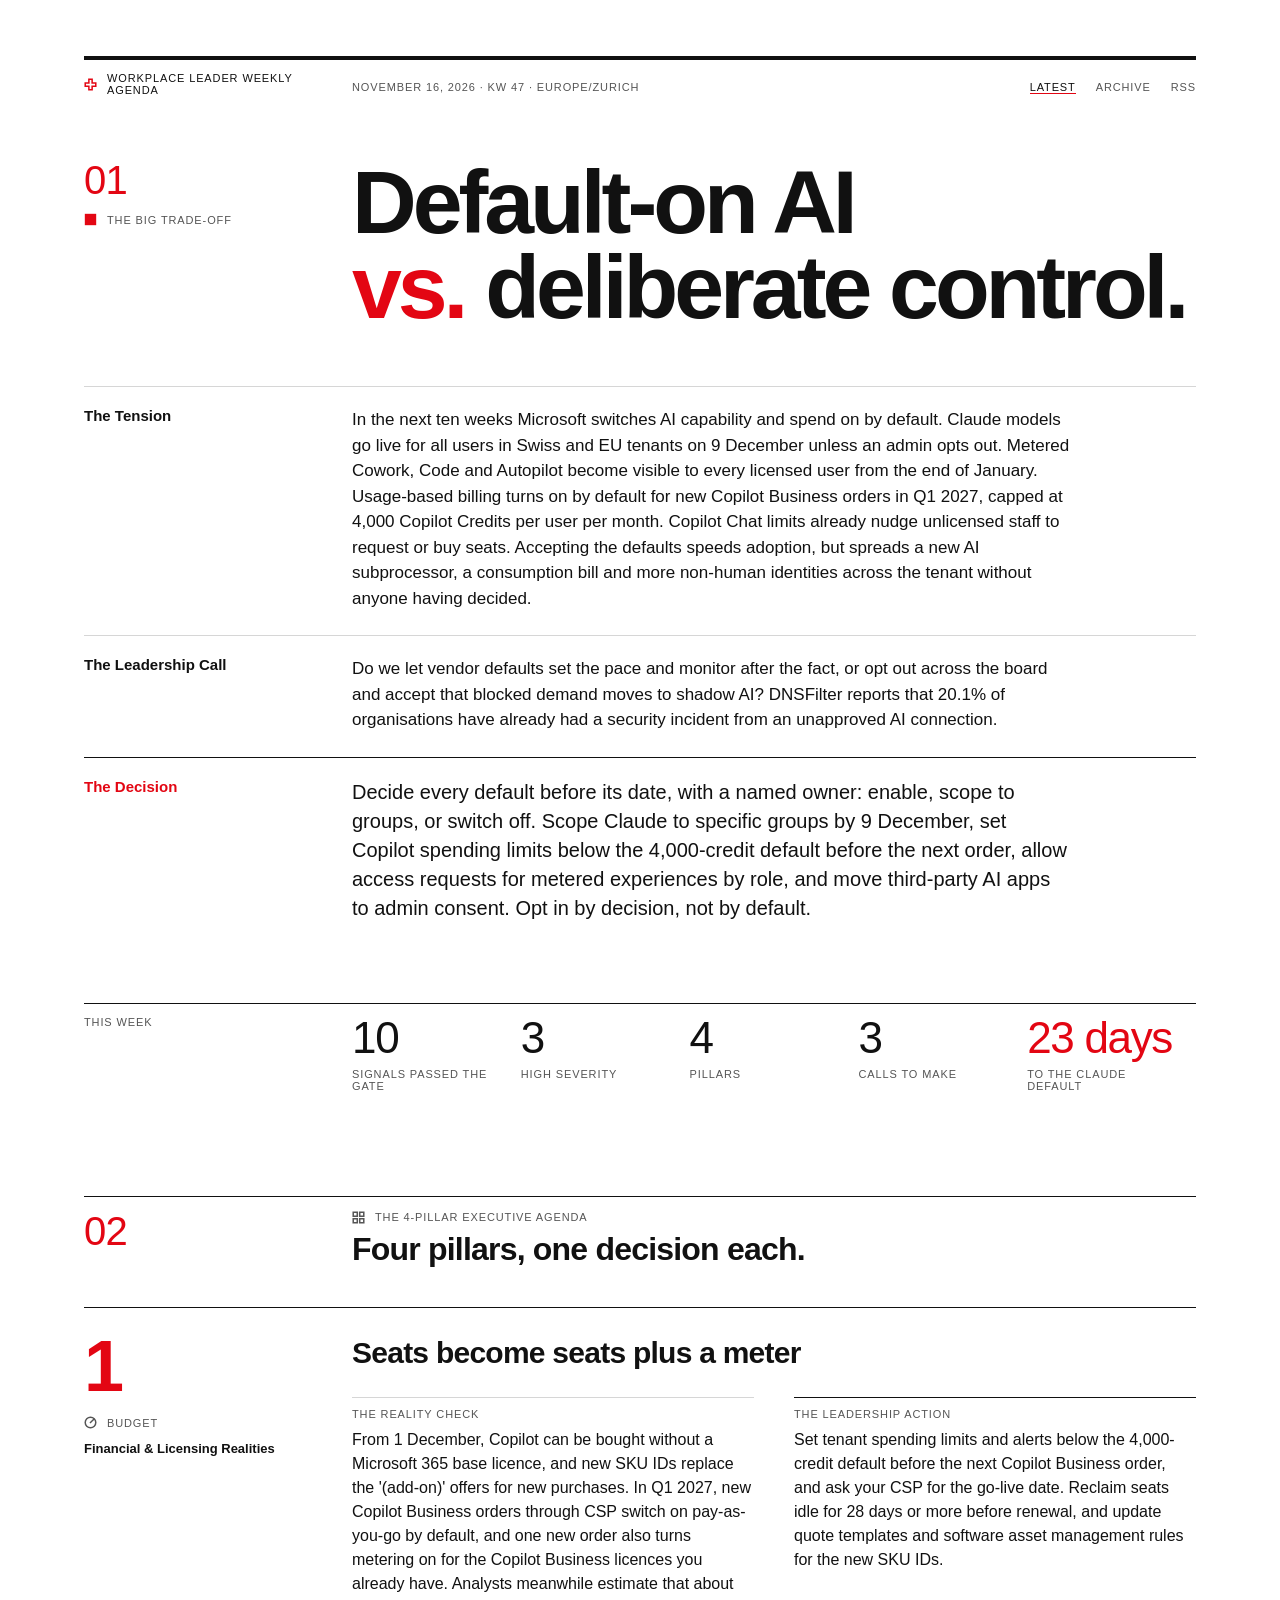
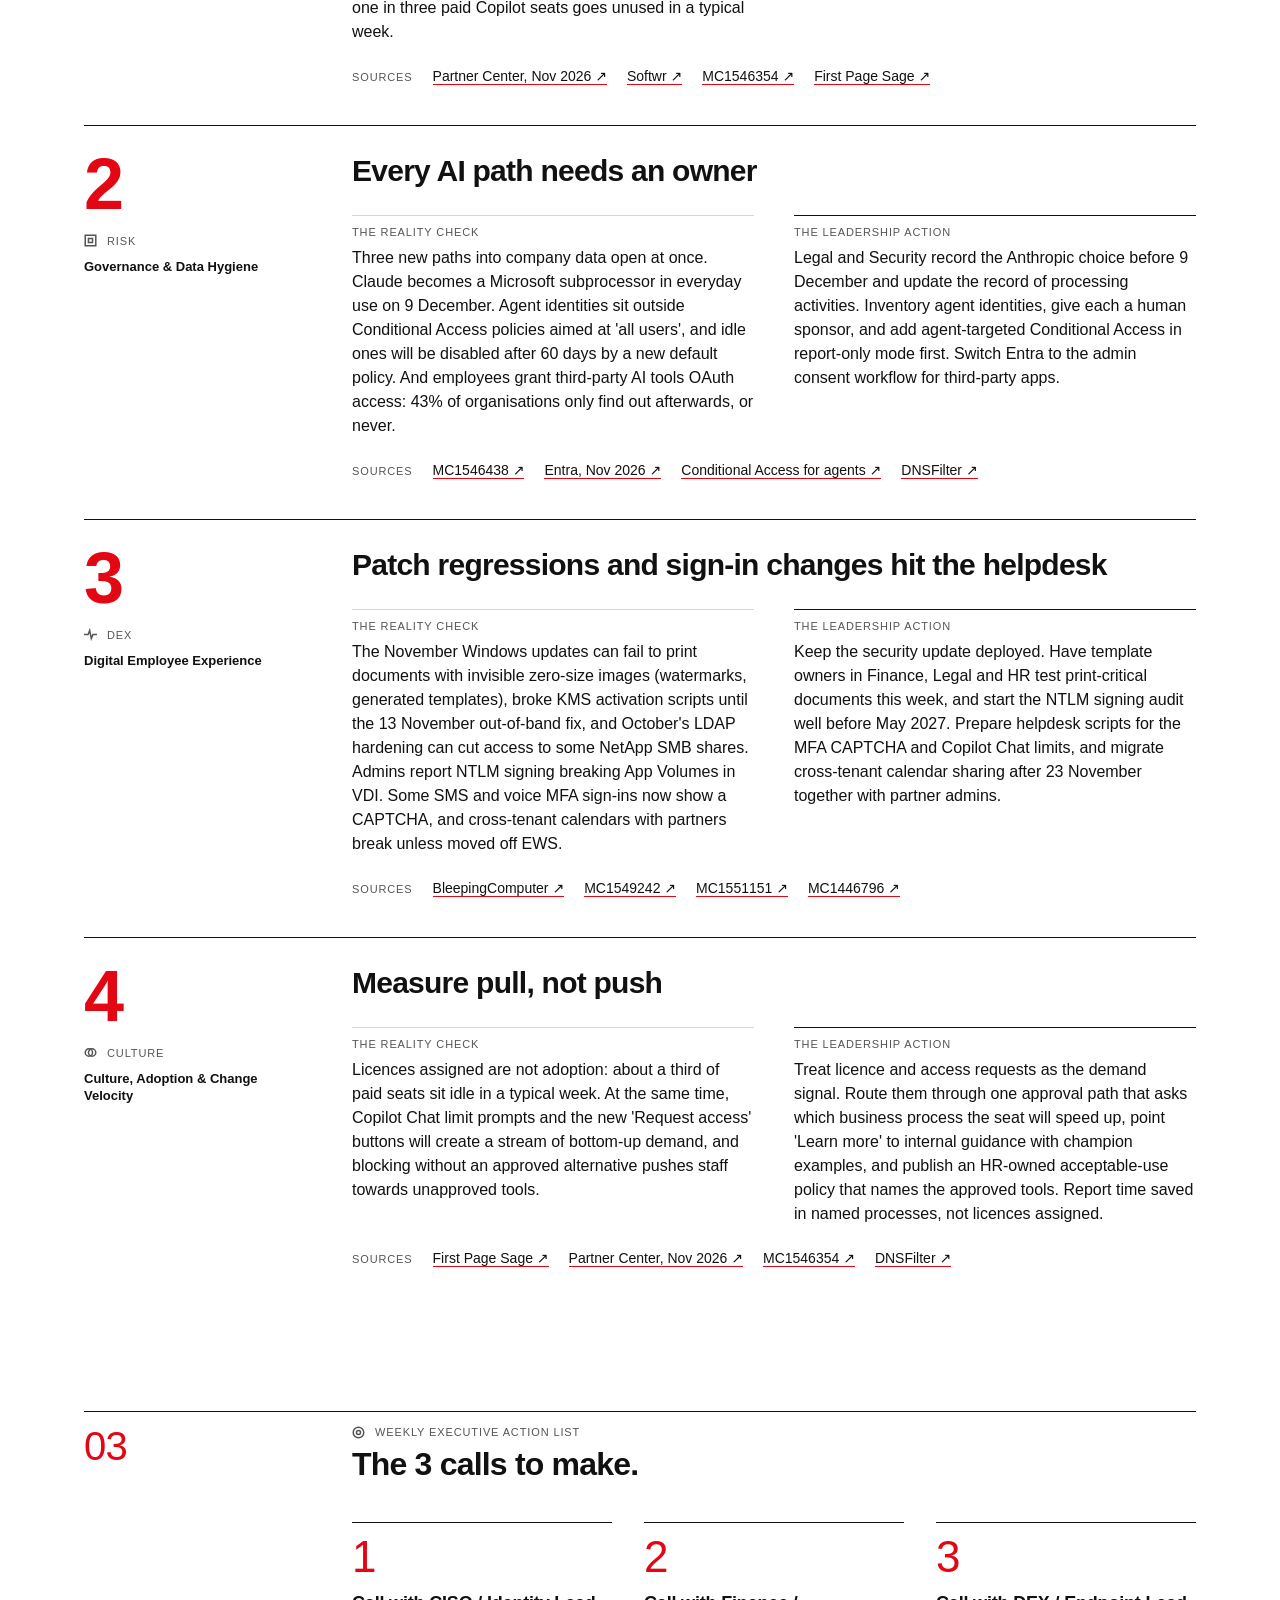
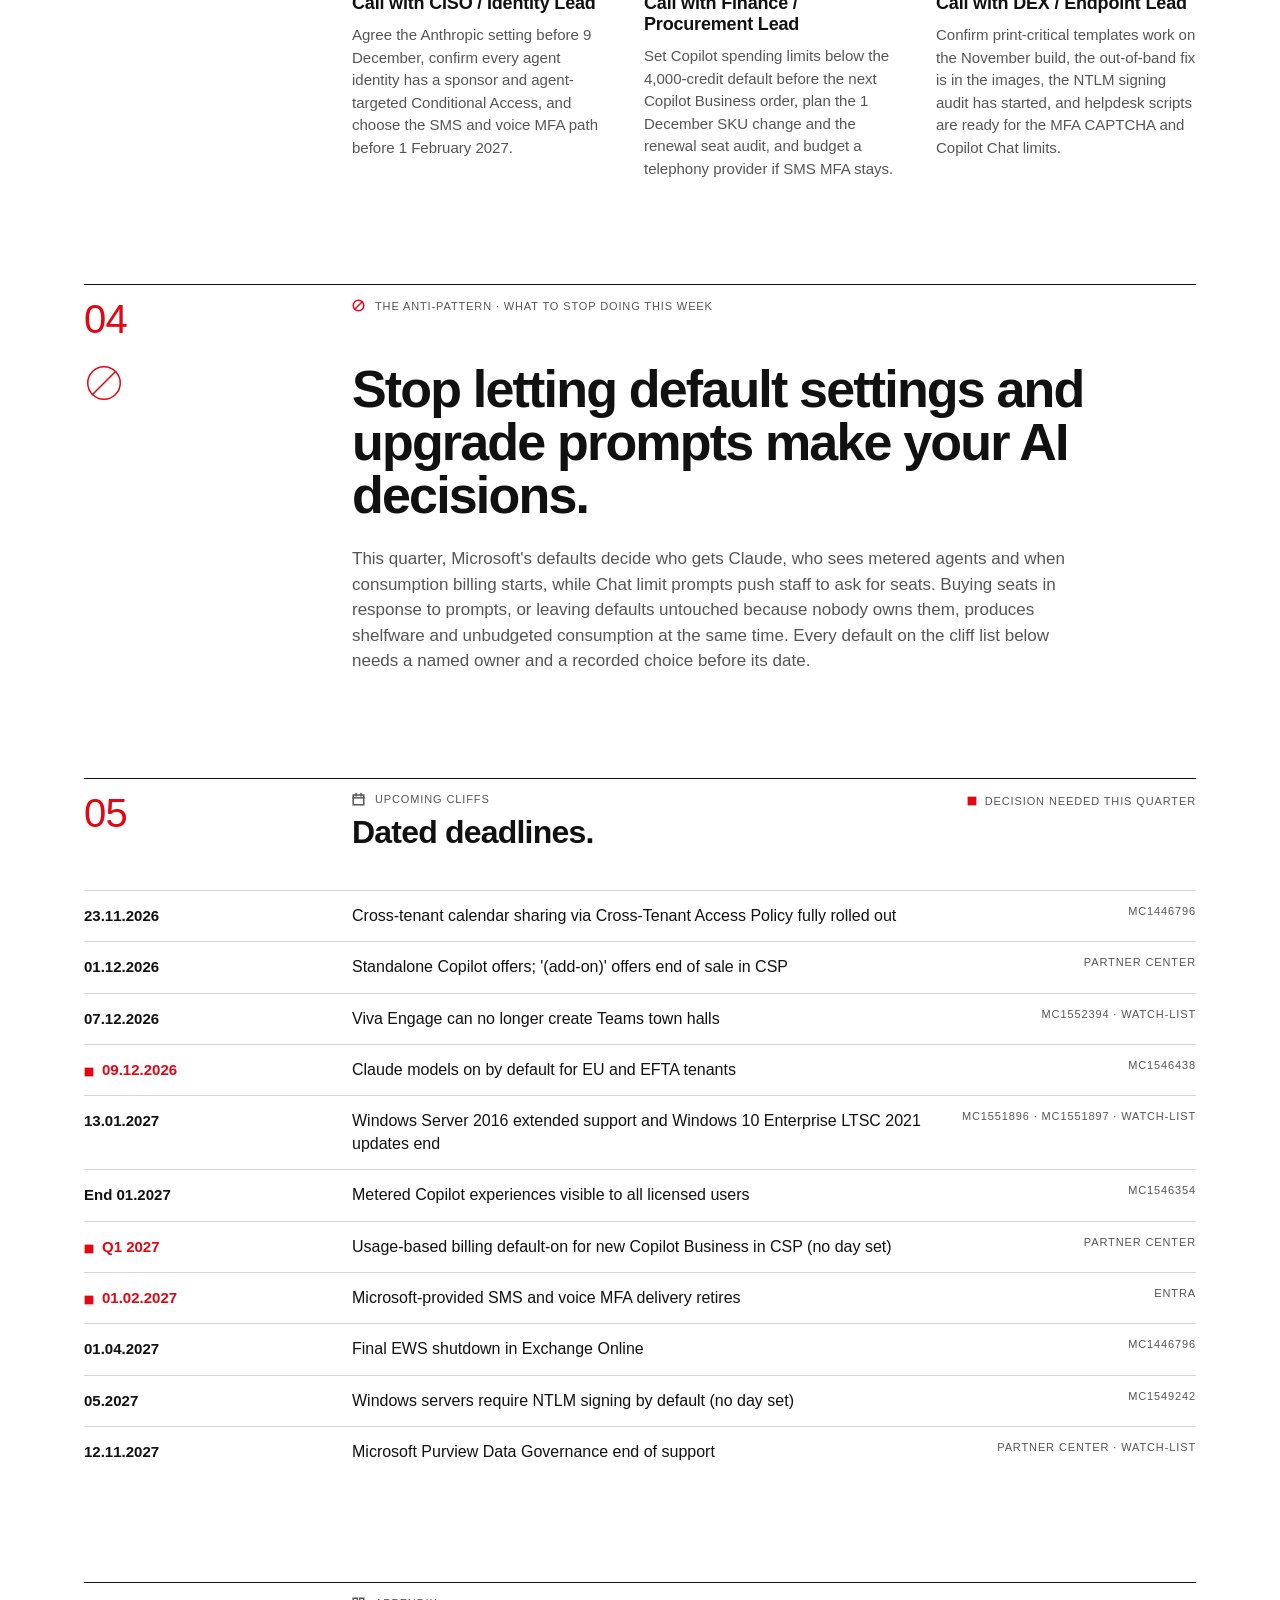
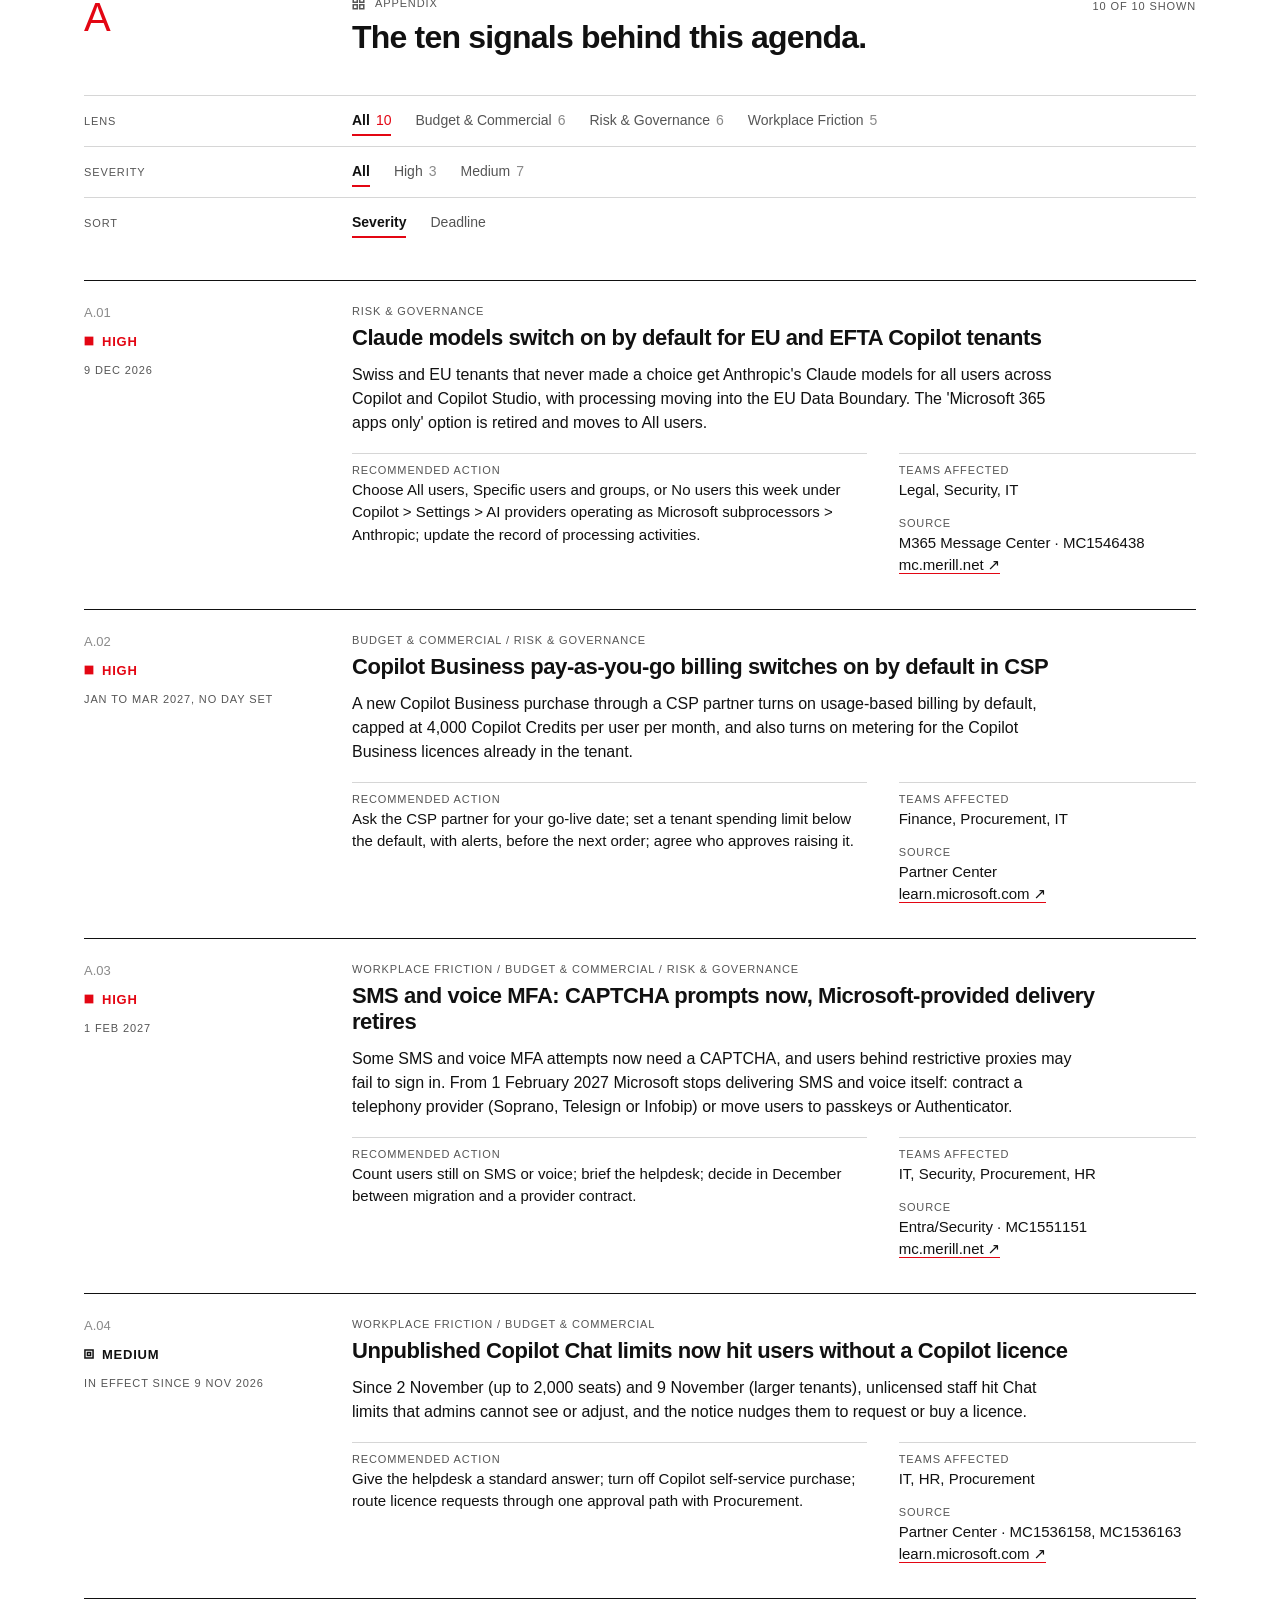
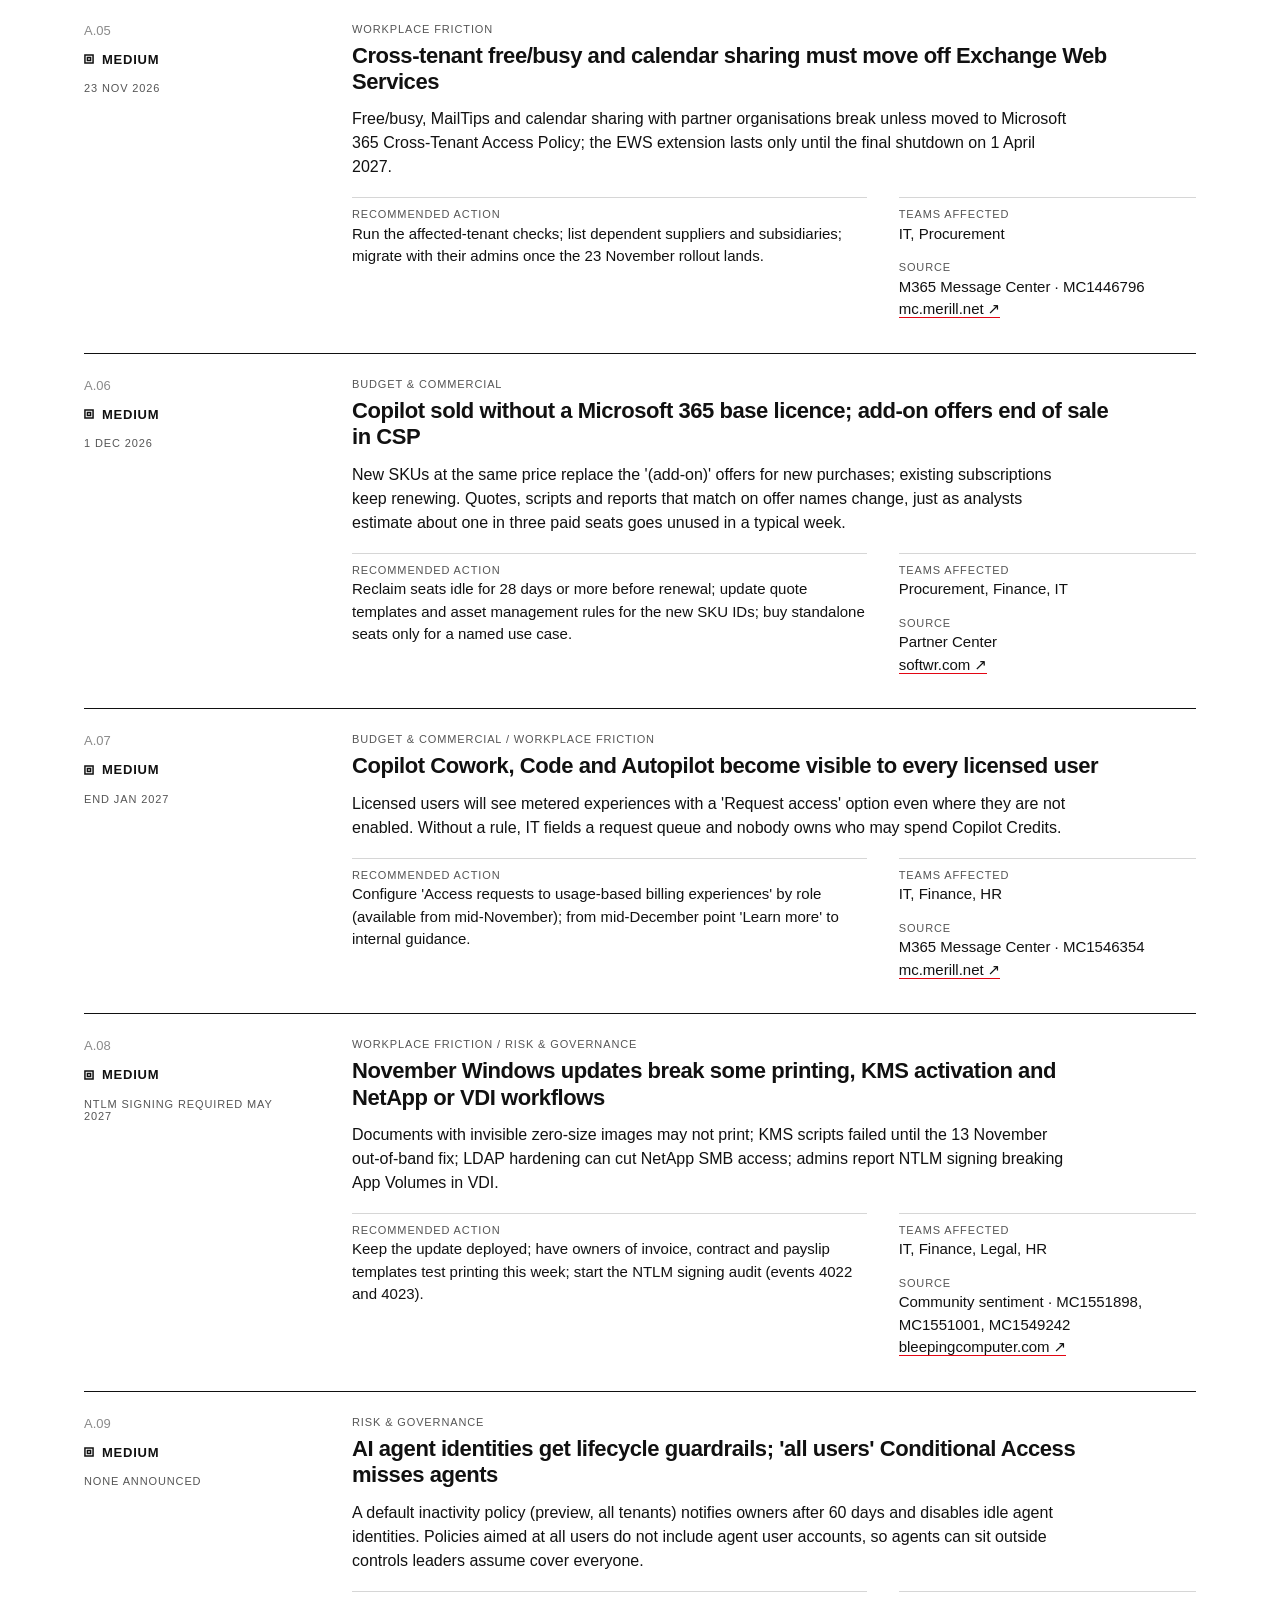
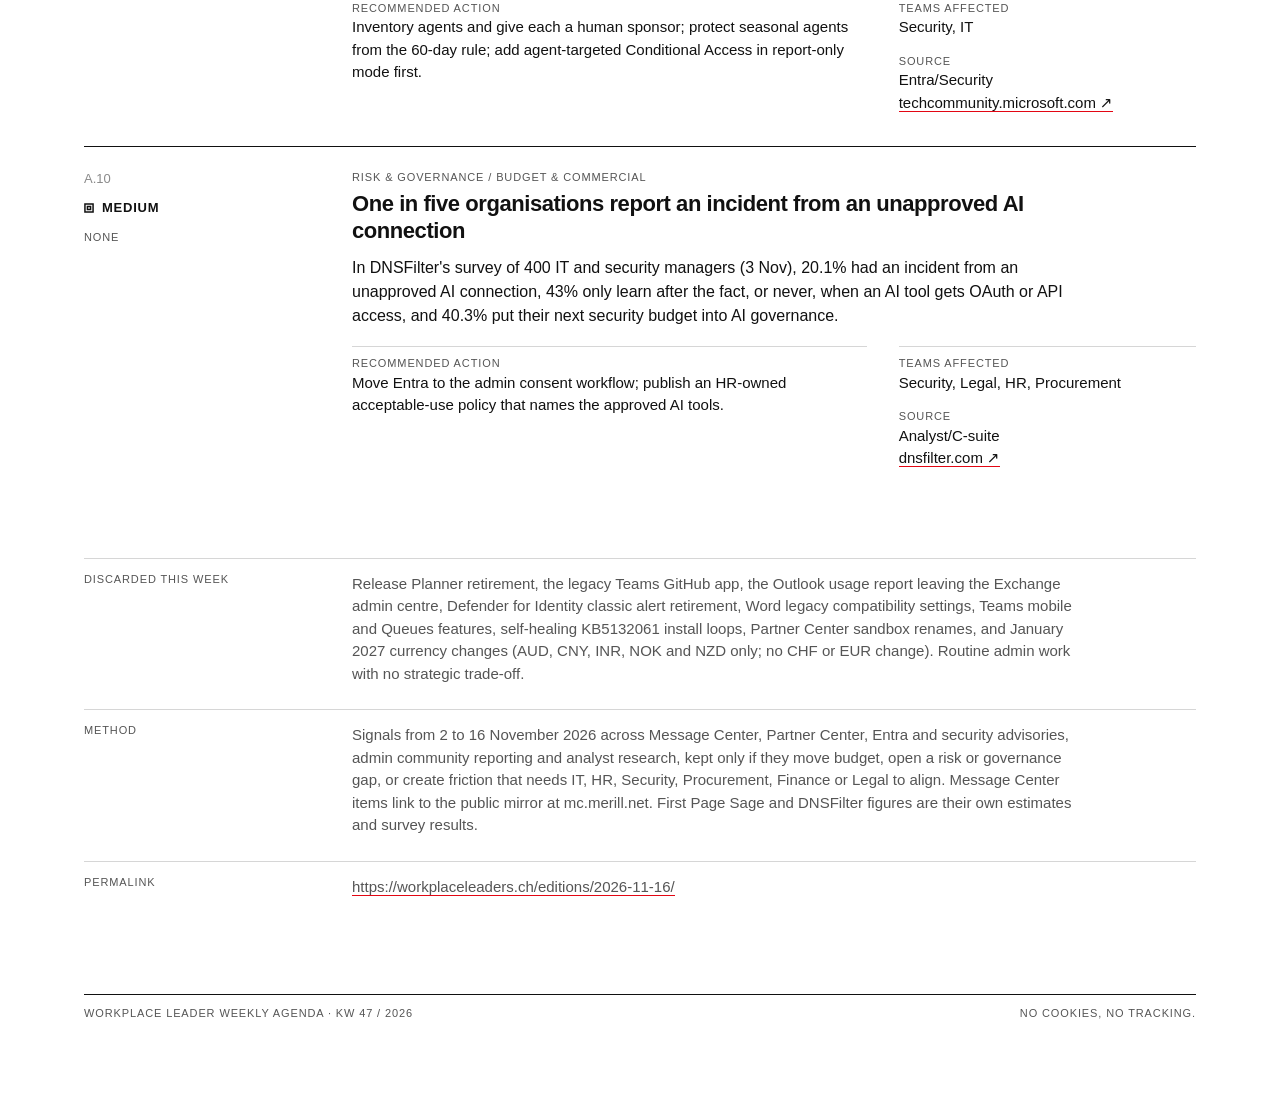
==== index.html @ 089327c3 "Workplace Leader Weekly Agenda: first edition (16 Nov 2026)" ====
<!doctype html>
<html lang="en-CH">
<head>
<meta charset="utf-8">
<meta name="viewport" content="width=device-width, initial-scale=1">
<title>Workplace Leader Weekly Agenda: Default-On AI vs. Deliberate Control</title>
<meta name="description" content="Microsoft switches AI capability and spend on by default in the next ten weeks: Claude in Swiss and EU tenants on 9 December, metered Copilot experiences from January, pay-as-you-go Copilot Business billing in Q1 2027. Decide every default before its date, with a named owner.">
<link rel="canonical" href="https://workplaceleaders.ch/editions/2026-11-16/">
<meta property="og:site_name" content="Workplace Leader Weekly Agenda">
<meta property="og:type" content="article">
<meta property="og:title" content="Workplace Leader Weekly Agenda: Default-On AI vs. Deliberate Control">
<meta property="og:description" content="Microsoft switches AI capability and spend on by default in the next ten weeks: Claude in Swiss and EU tenants on 9 December, metered Copilot experiences from January, pay-as-you-go Copilot Business billing in Q1 2027. Decide every default before its date, with a named owner.">
<meta property="og:url" content="https://workplaceleaders.ch/editions/2026-11-16/">
<meta name="twitter:card" content="summary">
<meta name="color-scheme" content="light dark">
<link rel="icon" href="favicon.svg" type="image/svg+xml">
<link rel="alternate" type="application/rss+xml" title="Workplace Leader Weekly Agenda" href="https://workplaceleaders.ch/feed.xml">
<link rel="stylesheet" href="assets/style.css">
</head>
<body>
<div class="page">
<header class="row mast">
  <div class="l label"><a class="brand" href="./"><svg class="mk red" width="13" height="13" viewBox="0 0 16 16" aria-hidden="true"><polygon points="6,1.5 10,1.5 10,6 14.5,6 14.5,10 10,10 10,14.5 6,14.5 6,10 1.5,10 1.5,6 6,6"/></svg>Workplace Leader Weekly Agenda</a></div>
  <div class="r label"><span>November 16, 2026 · KW 47 · Europe/Zurich</span><nav aria-label="Site"><a href="./" aria-current="page">Latest</a><a href="archive/">Archive</a><a href="feed.xml">RSS</a></nav></div>
</header>
<section class="row hero" aria-labelledby="tradeoff">
  <div class="l"><div class="secnum">01</div><div style="margin-top:12px"><span class="label kick"><svg class="mk red" width="13" height="13" viewBox="0 0 16 16" aria-hidden="true"><rect class="solid" x="1" y="1" width="14" height="14"/></svg>The Big Trade-Off</span></div></div>
  <div class="r"><h1 id="tradeoff">Default-on AI<br><span class="red">vs.</span> deliberate control.</h1></div>
</section>
<div style="margin-top:56px">
<div class="trade row hair-l"><div class="l k">The Tension</div><p class="r body">In the next ten weeks Microsoft switches AI capability and spend on by default. Claude models go live for all users in Swiss and EU tenants on 9 December unless an admin opts out. Metered Cowork, Code and Autopilot become visible to every licensed user from the end of January. Usage-based billing turns on by default for new Copilot Business orders in Q1 2027, capped at 4,000 Copilot Credits per user per month. Copilot Chat limits already nudge unlicensed staff to request or buy seats. Accepting the defaults speeds adoption, but spreads a new AI subprocessor, a consumption bill and more non-human identities across the tenant without anyone having decided.</p></div>
<div class="trade row hair-l"><div class="l k">The Leadership Call</div><p class="r body">Do we let vendor defaults set the pace and monitor after the fact, or opt out across the board and accept that blocked demand moves to shadow AI? DNSFilter reports that 20.1% of organisations have already had a security incident from an unapproved AI connection.</p></div>
<div class="trade row hair decision"><div class="l k">The Decision</div><p class="r body">Decide every default before its date, with a named owner: enable, scope to groups, or switch off. Scope Claude to specific groups by 9 December, set Copilot spending limits below the 4,000-credit default before the next order, allow access requests for metered experiences by role, and move third-party AI apps to admin consent. Opt in by decision, not by default.</p></div>
</div>
<div class="row figs hair"><div class="l label" style="padding-top:12px">This week</div><div class="r"><div class="fig"><div class="v">10</div><div class="label" style="margin-top:8px">Signals passed the gate</div></div><div class="fig"><div class="v">3</div><div class="label" style="margin-top:8px">High severity</div></div><div class="fig"><div class="v">4</div><div class="label" style="margin-top:8px">Pillars</div></div><div class="fig"><div class="v">3</div><div class="label" style="margin-top:8px">Calls to make</div></div><div class="fig"><div class="v red">23 days</div><div class="label" style="margin-top:8px">To the Claude default</div></div></div></div>
<div class="hair row sechead">
  <div class="l"><div class="secnum">02</div></div>
  <div class="r"><div class="top"><span class="label kick"><svg class="mk" width="13" height="13" viewBox="0 0 16 16" aria-hidden="true"><rect x="1.5" y="1.5" width="5" height="5"/><rect x="9.5" y="1.5" width="5" height="5"/><rect x="1.5" y="9.5" width="5" height="5"/><rect x="9.5" y="9.5" width="5" height="5"/></svg>The 4-Pillar Executive Agenda</span></div><h2>Four pillars, one decision each.</h2></div>
</div>
<section class="row pillar hair">
  <div class="l"><div class="pnum">1</div><div style="margin-top:18px"><span class="label kick"><svg class="mk" width="13" height="13" viewBox="0 0 16 16" aria-hidden="true"><circle cx="8" cy="8" r="6.5"/><line x1="8" y1="8" x2="12" y2="4"/></svg>Budget</span></div><div class="pname">Financial &amp; Licensing Realities</div></div>
  <div class="r">
    <h3>Seats become seats plus a meter</h3>
    <div class="cols">
      <div class="hair-l"><div class="label">The Reality Check</div><p class="body">From 1 December, Copilot can be bought without a Microsoft 365 base licence, and new SKU IDs replace the &#x27;(add-on)&#x27; offers for new purchases. In Q1 2027, new Copilot Business orders through CSP switch on pay-as-you-go by default, and one new order also turns metering on for the Copilot Business licences you already have. Analysts meanwhile estimate that about one in three paid Copilot seats goes unused in a typical week.</p></div>
      <div class="hair act"><div class="label red">The Leadership Action</div><p class="body">Set tenant spending limits and alerts below the 4,000-credit default before the next Copilot Business order, and ask your CSP for the go-live date. Reclaim seats idle for 28 days or more before renewal, and update quote templates and software asset management rules for the new SKU IDs.</p></div>
    </div>
    <div class="srcline"><span class="label">Sources</span><span class="links"><a class="src" href="https://learn.microsoft.com/en-us/partner-center/announcements/2026-november" rel="noopener">Partner Center, Nov 2026 ↗</a><a class="src" href="https://www.softwr.com/news/microsoft-copilot-licensing-changes-2026" rel="noopener">Softwr ↗</a><a class="src" href="https://mc.merill.net/message/MC1546354" rel="noopener">MC1546354 ↗</a><a class="src" href="https://firstpagesage.com/seo-blog/microsoft-copilot-usage-statistics/" rel="noopener">First Page Sage ↗</a></span></div>
  </div>
</section>
<section class="row pillar hair">
  <div class="l"><div class="pnum">2</div><div style="margin-top:18px"><span class="label kick"><svg class="mk" width="13" height="13" viewBox="0 0 16 16" aria-hidden="true"><rect x="1.5" y="1.5" width="13" height="13"/><rect x="5.5" y="5.5" width="5" height="5"/></svg>Risk</span></div><div class="pname">Governance &amp; Data Hygiene</div></div>
  <div class="r">
    <h3>Every AI path needs an owner</h3>
    <div class="cols">
      <div class="hair-l"><div class="label">The Reality Check</div><p class="body">Three new paths into company data open at once. Claude becomes a Microsoft subprocessor in everyday use on 9 December. Agent identities sit outside Conditional Access policies aimed at &#x27;all users&#x27;, and idle ones will be disabled after 60 days by a new default policy. And employees grant third-party AI tools OAuth access: 43% of organisations only find out afterwards, or never.</p></div>
      <div class="hair act"><div class="label red">The Leadership Action</div><p class="body">Legal and Security record the Anthropic choice before 9 December and update the record of processing activities. Inventory agent identities, give each a human sponsor, and add agent-targeted Conditional Access in report-only mode first. Switch Entra to the admin consent workflow for third-party apps.</p></div>
    </div>
    <div class="srcline"><span class="label">Sources</span><span class="links"><a class="src" href="https://mc.merill.net/message/MC1546438" rel="noopener">MC1546438 ↗</a><a class="src" href="https://techcommunity.microsoft.com/blog/microsoft-entra-blog/what%E2%80%99s-new-in-microsoft-entra-november-2026/4556457" rel="noopener">Entra, Nov 2026 ↗</a><a class="src" href="https://learn.microsoft.com/en-us/entra/identity/conditional-access/agent-id" rel="noopener">Conditional Access for agents ↗</a><a class="src" href="https://www.dnsfilter.com/newsroom/dnsfilter-research-finds-one-in-five-organizations-have-been-hit-by-shadow-ai-incidents-as-ai-governance-tops-security-spending-plans" rel="noopener">DNSFilter ↗</a></span></div>
  </div>
</section>
<section class="row pillar hair">
  <div class="l"><div class="pnum">3</div><div style="margin-top:18px"><span class="label kick"><svg class="mk" width="13" height="13" viewBox="0 0 16 16" aria-hidden="true"><polyline points="1,8 5,8 7,3 9,13 11,8 15,8"/></svg>DEX</span></div><div class="pname">Digital Employee Experience</div></div>
  <div class="r">
    <h3>Patch regressions and sign-in changes hit the helpdesk</h3>
    <div class="cols">
      <div class="hair-l"><div class="label">The Reality Check</div><p class="body">The November Windows updates can fail to print documents with invisible zero-size images (watermarks, generated templates), broke KMS activation scripts until the 13 November out-of-band fix, and October&#x27;s LDAP hardening can cut access to some NetApp SMB shares. Admins report NTLM signing breaking App Volumes in VDI. Some SMS and voice MFA sign-ins now show a CAPTCHA, and cross-tenant calendars with partners break unless moved off EWS.</p></div>
      <div class="hair act"><div class="label red">The Leadership Action</div><p class="body">Keep the security update deployed. Have template owners in Finance, Legal and HR test print-critical documents this week, and start the NTLM signing audit well before May 2027. Prepare helpdesk scripts for the MFA CAPTCHA and Copilot Chat limits, and migrate cross-tenant calendar sharing after 23 November together with partner admins.</p></div>
    </div>
    <div class="srcline"><span class="label">Sources</span><span class="links"><a class="src" href="https://www.bleepingcomputer.com/news/microsoft/microsoft-says-november-security-updates-cause-printing-issues/" rel="noopener">BleepingComputer ↗</a><a class="src" href="https://mc.merill.net/message/MC1549242" rel="noopener">MC1549242 ↗</a><a class="src" href="https://mc.merill.net/message/MC1551151" rel="noopener">MC1551151 ↗</a><a class="src" href="https://mc.merill.net/message/MC1446796" rel="noopener">MC1446796 ↗</a></span></div>
  </div>
</section>
<section class="row pillar hair">
  <div class="l"><div class="pnum">4</div><div style="margin-top:18px"><span class="label kick"><svg class="mk" width="13" height="13" viewBox="0 0 16 16" aria-hidden="true"><circle cx="6" cy="8" r="4.5"/><circle cx="10" cy="8" r="4.5"/></svg>Culture</span></div><div class="pname">Culture, Adoption &amp; Change Velocity</div></div>
  <div class="r">
    <h3>Measure pull, not push</h3>
    <div class="cols">
      <div class="hair-l"><div class="label">The Reality Check</div><p class="body">Licences assigned are not adoption: about a third of paid seats sit idle in a typical week. At the same time, Copilot Chat limit prompts and the new &#x27;Request access&#x27; buttons will create a stream of bottom-up demand, and blocking without an approved alternative pushes staff towards unapproved tools.</p></div>
      <div class="hair act"><div class="label red">The Leadership Action</div><p class="body">Treat licence and access requests as the demand signal. Route them through one approval path that asks which business process the seat will speed up, point &#x27;Learn more&#x27; to internal guidance with champion examples, and publish an HR-owned acceptable-use policy that names the approved tools. Report time saved in named processes, not licences assigned.</p></div>
    </div>
    <div class="srcline"><span class="label">Sources</span><span class="links"><a class="src" href="https://firstpagesage.com/seo-blog/microsoft-copilot-usage-statistics/" rel="noopener">First Page Sage ↗</a><a class="src" href="https://learn.microsoft.com/en-us/partner-center/announcements/2026-november" rel="noopener">Partner Center, Nov 2026 ↗</a><a class="src" href="https://mc.merill.net/message/MC1546354" rel="noopener">MC1546354 ↗</a><a class="src" href="https://www.dnsfilter.com/newsroom/dnsfilter-research-finds-one-in-five-organizations-have-been-hit-by-shadow-ai-incidents-as-ai-governance-tops-security-spending-plans" rel="noopener">DNSFilter ↗</a></span></div>
  </div>
</section>
<div class="hair row sechead">
  <div class="l"><div class="secnum">03</div></div>
  <div class="r"><div class="top"><span class="label kick"><svg class="mk" width="13" height="13" viewBox="0 0 16 16" aria-hidden="true"><circle cx="8" cy="8" r="6.5"/><circle cx="8" cy="8" r="2.5"/></svg>Weekly Executive Action List</span></div><h2>The 3 calls to make.</h2></div>
</div>
<div class="row calls"><div class="l"></div><div class="r"><div class="call hair"><div class="n">1</div><div class="who">Call with CISO / Identity Lead</div><p class="body">Agree the Anthropic setting before 9 December, confirm every agent identity has a sponsor and agent-targeted Conditional Access, and choose the SMS and voice MFA path before 1 February 2027.</p></div><div class="call hair"><div class="n">2</div><div class="who">Call with Finance / Procurement Lead</div><p class="body">Set Copilot spending limits below the 4,000-credit default before the next Copilot Business order, plan the 1 December SKU change and the renewal seat audit, and budget a telephony provider if SMS MFA stays.</p></div><div class="call hair"><div class="n">3</div><div class="who">Call with DEX / Endpoint Lead</div><p class="body">Confirm print-critical templates work on the November build, the out-of-band fix is in the images, the NTLM signing audit has started, and helpdesk scripts are ready for the MFA CAPTCHA and Copilot Chat limits.</p></div></div></div>
<div class="hair row sechead">
  <div class="l"><div class="secnum">04</div></div>
  <div class="r"><div class="top"><span class="label kick"><svg class="mk red" width="13" height="13" viewBox="0 0 16 16" aria-hidden="true"><circle cx="8" cy="8" r="6.5"/><line x1="3.4" y1="12.6" x2="12.6" y2="3.4"/></svg>The Anti-Pattern · What to stop doing this week</span></div></div>
</div>
<div class="row anti">
  <div class="l"><svg class="mk red" width="40" height="40" viewBox="0 0 16 16" aria-hidden="true"><circle cx="8" cy="8" r="6.5"/><line x1="3.4" y1="12.6" x2="12.6" y2="3.4"/></svg></div>
  <div class="r"><div class="head">Stop letting default settings and upgrade prompts make your AI decisions.</div><p class="body">This quarter, Microsoft&#x27;s defaults decide who gets Claude, who sees metered agents and when consumption billing starts, while Chat limit prompts push staff to ask for seats. Buying seats in response to prompts, or leaving defaults untouched because nobody owns them, produces shelfware and unbudgeted consumption at the same time. Every default on the cliff list below needs a named owner and a recorded choice before its date.</p></div>
</div>
<div class="hair row sechead">
  <div class="l"><div class="secnum">05</div></div>
  <div class="r"><div class="top"><span class="label kick"><svg class="mk" width="13" height="13" viewBox="0 0 16 16" aria-hidden="true"><rect x="1.5" y="2.5" width="13" height="12"/><line x1="1.5" y1="6" x2="14.5" y2="6"/><line x1="5" y1="1" x2="5" y2="3.5"/><line x1="11" y1="1" x2="11" y2="3.5"/></svg>Upcoming Cliffs</span><span class="label kick" style="gap:8px"><svg class="mk red" width="10" height="10" viewBox="0 0 16 16" aria-hidden="true"><rect class="solid" x="1" y="1" width="14" height="14"/></svg>Decision needed this quarter</span></div><h2>Dated deadlines.</h2></div>
</div>
<div class="row cliff hair-l"><div class="l">23.11.2026</div><div class="r"><span class="what">Cross-tenant calendar sharing via Cross-Tenant Access Policy fully rolled out</span><span class="label">MC1446796</span></div></div>
<div class="row cliff hair-l"><div class="l">01.12.2026</div><div class="r"><span class="what">Standalone Copilot offers; &#x27;(add-on)&#x27; offers end of sale in CSP</span><span class="label">Partner Center</span></div></div>
<div class="row cliff hair-l"><div class="l">07.12.2026</div><div class="r"><span class="what">Viva Engage can no longer create Teams town halls</span><span class="label">MC1552394 · watch-list</span></div></div>
<div class="row cliff hair-l"><div class="l red"><span style="margin-right:8px"><svg class="mk red" width="10" height="10" viewBox="0 0 16 16" aria-hidden="true"><rect class="solid" x="1" y="1" width="14" height="14"/></svg></span>09.12.2026</div><div class="r"><span class="what">Claude models on by default for EU and EFTA tenants</span><span class="label">MC1546438</span></div></div>
<div class="row cliff hair-l"><div class="l">13.01.2027</div><div class="r"><span class="what">Windows Server 2016 extended support and Windows 10 Enterprise LTSC 2021 updates end</span><span class="label">MC1551896 · MC1551897 · watch-list</span></div></div>
<div class="row cliff hair-l"><div class="l">End 01.2027</div><div class="r"><span class="what">Metered Copilot experiences visible to all licensed users</span><span class="label">MC1546354</span></div></div>
<div class="row cliff hair-l"><div class="l red"><span style="margin-right:8px"><svg class="mk red" width="10" height="10" viewBox="0 0 16 16" aria-hidden="true"><rect class="solid" x="1" y="1" width="14" height="14"/></svg></span>Q1 2027</div><div class="r"><span class="what">Usage-based billing default-on for new Copilot Business in CSP (no day set)</span><span class="label">Partner Center</span></div></div>
<div class="row cliff hair-l"><div class="l red"><span style="margin-right:8px"><svg class="mk red" width="10" height="10" viewBox="0 0 16 16" aria-hidden="true"><rect class="solid" x="1" y="1" width="14" height="14"/></svg></span>01.02.2027</div><div class="r"><span class="what">Microsoft-provided SMS and voice MFA delivery retires</span><span class="label">Entra</span></div></div>
<div class="row cliff hair-l"><div class="l">01.04.2027</div><div class="r"><span class="what">Final EWS shutdown in Exchange Online</span><span class="label">MC1446796</span></div></div>
<div class="row cliff hair-l"><div class="l">05.2027</div><div class="r"><span class="what">Windows servers require NTLM signing by default (no day set)</span><span class="label">MC1549242</span></div></div>
<div class="row cliff hair-l"><div class="l">12.11.2027</div><div class="r"><span class="what">Microsoft Purview Data Governance end of support</span><span class="label">Partner Center · watch-list</span></div></div>
<div class="hair row sechead">
  <div class="l"><div class="secnum">A</div></div>
  <div class="r"><div class="top"><span class="label kick"><svg class="mk" width="13" height="13" viewBox="0 0 16 16" aria-hidden="true"><rect x="1.5" y="1.5" width="5" height="5"/><rect x="9.5" y="1.5" width="5" height="5"/><rect x="1.5" y="9.5" width="5" height="5"/><rect x="9.5" y="9.5" width="5" height="5"/></svg>Appendix</span><span class="label" data-shown>10 of 10 shown</span></div><h2>The ten signals behind this agenda.</h2></div>
</div>
<div class="filters">
<div class="row filter hair-l"><div class="l label">Lens</div><div class="r"><button type="button" data-key="lens" data-value="All" aria-pressed="true">All<span class="c">10</span></button><button type="button" data-key="lens" data-value="Budget" aria-pressed="false">Budget &amp; Commercial<span class="c">6</span></button><button type="button" data-key="lens" data-value="Risk" aria-pressed="false">Risk &amp; Governance<span class="c">6</span></button><button type="button" data-key="lens" data-value="Friction" aria-pressed="false">Workplace Friction<span class="c">5</span></button></div></div>
<div class="row filter hair-l"><div class="l label">Severity</div><div class="r"><button type="button" data-key="sev" data-value="All" aria-pressed="true">All</button><button type="button" data-key="sev" data-value="High" aria-pressed="false">High<span class="c">3</span></button><button type="button" data-key="sev" data-value="Medium" aria-pressed="false">Medium<span class="c">7</span></button></div></div>
<div class="row filter hair-l"><div class="l label">Sort</div><div class="r"><button type="button" data-key="sort" data-value="severity" aria-pressed="true">Severity</button><button type="button" data-key="sort" data-value="deadline" aria-pressed="false">Deadline</button></div></div>
</div>
<div class="items" data-items>
<article class="row item hair" data-lenses="Risk" data-sev="High" data-date="2026-12-09">
  <div class="l"><div class="idx">A.01</div><div class="sev red"><svg class="mk red" width="10" height="10" viewBox="0 0 16 16" aria-hidden="true"><rect class="solid" x="1" y="1" width="14" height="14"/></svg>High</div><div class="label" style="margin-top:14px">9 Dec 2026</div></div>
  <div class="r">
    <div class="label red">Risk &amp; Governance</div>
    <h4>Claude models switch on by default for EU and EFTA Copilot tenants</h4>
    <p class="body">Swiss and EU tenants that never made a choice get Anthropic&#x27;s Claude models for all users across Copilot and Copilot Studio, with processing moving into the EU Data Boundary. The &#x27;Microsoft 365 apps only&#x27; option is retired and moves to All users.</p>
    <div class="meta">
      <div class="wide hair-l"><div class="label">Recommended action</div><div>Choose All users, Specific users and groups, or No users this week under Copilot &gt; Settings &gt; AI providers operating as Microsoft subprocessors &gt; Anthropic; update the record of processing activities.</div></div>
      <div class="narrow hair-l"><div class="label">Teams affected</div><div>Legal, Security, IT</div><div class="label" style="margin-top:14px">Source</div><div>M365 Message Center · MC1546438<br><a class="src" href="https://mc.merill.net/message/MC1546438" rel="noopener">mc.merill.net ↗</a></div></div>
    </div>
  </div>
</article>
<article class="row item hair" data-lenses="Budget Risk" data-sev="High" data-date="2027-01-15">
  <div class="l"><div class="idx">A.02</div><div class="sev red"><svg class="mk red" width="10" height="10" viewBox="0 0 16 16" aria-hidden="true"><rect class="solid" x="1" y="1" width="14" height="14"/></svg>High</div><div class="label" style="margin-top:14px">Jan to Mar 2027, no day set</div></div>
  <div class="r">
    <div class="label red">Budget &amp; Commercial  /  Risk &amp; Governance</div>
    <h4>Copilot Business pay-as-you-go billing switches on by default in CSP</h4>
    <p class="body">A new Copilot Business purchase through a CSP partner turns on usage-based billing by default, capped at 4,000 Copilot Credits per user per month, and also turns on metering for the Copilot Business licences already in the tenant.</p>
    <div class="meta">
      <div class="wide hair-l"><div class="label">Recommended action</div><div>Ask the CSP partner for your go-live date; set a tenant spending limit below the default, with alerts, before the next order; agree who approves raising it.</div></div>
      <div class="narrow hair-l"><div class="label">Teams affected</div><div>Finance, Procurement, IT</div><div class="label" style="margin-top:14px">Source</div><div>Partner Center<br><a class="src" href="https://learn.microsoft.com/en-us/partner-center/announcements/2026-november" rel="noopener">learn.microsoft.com ↗</a></div></div>
    </div>
  </div>
</article>
<article class="row item hair" data-lenses="Friction Budget Risk" data-sev="High" data-date="2027-02-01">
  <div class="l"><div class="idx">A.03</div><div class="sev red"><svg class="mk red" width="10" height="10" viewBox="0 0 16 16" aria-hidden="true"><rect class="solid" x="1" y="1" width="14" height="14"/></svg>High</div><div class="label" style="margin-top:14px">1 Feb 2027</div></div>
  <div class="r">
    <div class="label red">Workplace Friction  /  Budget &amp; Commercial  /  Risk &amp; Governance</div>
    <h4>SMS and voice MFA: CAPTCHA prompts now, Microsoft-provided delivery retires</h4>
    <p class="body">Some SMS and voice MFA attempts now need a CAPTCHA, and users behind restrictive proxies may fail to sign in. From 1 February 2027 Microsoft stops delivering SMS and voice itself: contract a telephony provider (Soprano, Telesign or Infobip) or move users to passkeys or Authenticator.</p>
    <div class="meta">
      <div class="wide hair-l"><div class="label">Recommended action</div><div>Count users still on SMS or voice; brief the helpdesk; decide in December between migration and a provider contract.</div></div>
      <div class="narrow hair-l"><div class="label">Teams affected</div><div>IT, Security, Procurement, HR</div><div class="label" style="margin-top:14px">Source</div><div>Entra/Security · MC1551151<br><a class="src" href="https://mc.merill.net/message/MC1551151" rel="noopener">mc.merill.net ↗</a></div></div>
    </div>
  </div>
</article>
<article class="row item hair" data-lenses="Budget" data-sev="Medium" data-date="2026-12-01">
  <div class="l"><div class="idx">A.04</div><div class="sev"><svg class="mk" width="10" height="10" viewBox="0 0 16 16" aria-hidden="true"><rect x="1.5" y="1.5" width="13" height="13"/><rect x="5.5" y="5.5" width="5" height="5"/></svg>Medium</div><div class="label" style="margin-top:14px">1 Dec 2026</div></div>
  <div class="r">
    <div class="label red">Budget &amp; Commercial</div>
    <h4>Copilot sold without a Microsoft 365 base licence; add-on offers end of sale in CSP</h4>
    <p class="body">New SKUs at the same price replace the &#x27;(add-on)&#x27; offers for new purchases; existing subscriptions keep renewing. Quotes, scripts and reports that match on offer names change, just as analysts estimate about one in three paid seats goes unused in a typical week.</p>
    <div class="meta">
      <div class="wide hair-l"><div class="label">Recommended action</div><div>Reclaim seats idle for 28 days or more before renewal; update quote templates and asset management rules for the new SKU IDs; buy standalone seats only for a named use case.</div></div>
      <div class="narrow hair-l"><div class="label">Teams affected</div><div>Procurement, Finance, IT</div><div class="label" style="margin-top:14px">Source</div><div>Partner Center<br><a class="src" href="https://www.softwr.com/news/microsoft-copilot-licensing-changes-2026" rel="noopener">softwr.com ↗</a></div></div>
    </div>
  </div>
</article>
<article class="row item hair" data-lenses="Budget Friction" data-sev="Medium" data-date="2027-01-31">
  <div class="l"><div class="idx">A.05</div><div class="sev"><svg class="mk" width="10" height="10" viewBox="0 0 16 16" aria-hidden="true"><rect x="1.5" y="1.5" width="13" height="13"/><rect x="5.5" y="5.5" width="5" height="5"/></svg>Medium</div><div class="label" style="margin-top:14px">End Jan 2027</div></div>
  <div class="r">
    <div class="label red">Budget &amp; Commercial  /  Workplace Friction</div>
    <h4>Copilot Cowork, Code and Autopilot become visible to every licensed user</h4>
    <p class="body">Licensed users will see metered experiences with a &#x27;Request access&#x27; option even where they are not enabled. Without a rule, IT fields a request queue and nobody owns who may spend Copilot Credits.</p>
    <div class="meta">
      <div class="wide hair-l"><div class="label">Recommended action</div><div>Configure &#x27;Access requests to usage-based billing experiences&#x27; by role (available from mid-November); from mid-December point &#x27;Learn more&#x27; to internal guidance.</div></div>
      <div class="narrow hair-l"><div class="label">Teams affected</div><div>IT, Finance, HR</div><div class="label" style="margin-top:14px">Source</div><div>M365 Message Center · MC1546354<br><a class="src" href="https://mc.merill.net/message/MC1546354" rel="noopener">mc.merill.net ↗</a></div></div>
    </div>
  </div>
</article>
<article class="row item hair" data-lenses="Friction Budget" data-sev="Medium" data-date="2026-11-09">
  <div class="l"><div class="idx">A.06</div><div class="sev"><svg class="mk" width="10" height="10" viewBox="0 0 16 16" aria-hidden="true"><rect x="1.5" y="1.5" width="13" height="13"/><rect x="5.5" y="5.5" width="5" height="5"/></svg>Medium</div><div class="label" style="margin-top:14px">In effect since 9 Nov 2026</div></div>
  <div class="r">
    <div class="label red">Workplace Friction  /  Budget &amp; Commercial</div>
    <h4>Unpublished Copilot Chat limits now hit users without a Copilot licence</h4>
    <p class="body">Since 2 November (up to 2,000 seats) and 9 November (larger tenants), unlicensed staff hit Chat limits that admins cannot see or adjust, and the notice nudges them to request or buy a licence.</p>
    <div class="meta">
      <div class="wide hair-l"><div class="label">Recommended action</div><div>Give the helpdesk a standard answer; turn off Copilot self-service purchase; route licence requests through one approval path with Procurement.</div></div>
      <div class="narrow hair-l"><div class="label">Teams affected</div><div>IT, HR, Procurement</div><div class="label" style="margin-top:14px">Source</div><div>Partner Center · MC1536158, MC1536163<br><a class="src" href="https://learn.microsoft.com/en-us/partner-center/announcements/2026-november" rel="noopener">learn.microsoft.com ↗</a></div></div>
    </div>
  </div>
</article>
<article class="row item hair" data-lenses="Risk" data-sev="Medium" data-date="2099-01-01">
  <div class="l"><div class="idx">A.07</div><div class="sev"><svg class="mk" width="10" height="10" viewBox="0 0 16 16" aria-hidden="true"><rect x="1.5" y="1.5" width="13" height="13"/><rect x="5.5" y="5.5" width="5" height="5"/></svg>Medium</div><div class="label" style="margin-top:14px">None announced</div></div>
  <div class="r">
    <div class="label red">Risk &amp; Governance</div>
    <h4>AI agent identities get lifecycle guardrails; &#x27;all users&#x27; Conditional Access misses agents</h4>
    <p class="body">A default inactivity policy (preview, all tenants) notifies owners after 60 days and disables idle agent identities. Policies aimed at all users do not include agent user accounts, so agents can sit outside controls leaders assume cover everyone.</p>
    <div class="meta">
      <div class="wide hair-l"><div class="label">Recommended action</div><div>Inventory agents and give each a human sponsor; protect seasonal agents from the 60-day rule; add agent-targeted Conditional Access in report-only mode first.</div></div>
      <div class="narrow hair-l"><div class="label">Teams affected</div><div>Security, IT</div><div class="label" style="margin-top:14px">Source</div><div>Entra/Security<br><a class="src" href="https://techcommunity.microsoft.com/blog/microsoft-entra-blog/what%E2%80%99s-new-in-microsoft-entra-november-2026/4556457" rel="noopener">techcommunity.microsoft.com ↗</a></div></div>
    </div>
  </div>
</article>
<article class="row item hair" data-lenses="Risk Budget" data-sev="Medium" data-date="2099-01-02">
  <div class="l"><div class="idx">A.08</div><div class="sev"><svg class="mk" width="10" height="10" viewBox="0 0 16 16" aria-hidden="true"><rect x="1.5" y="1.5" width="13" height="13"/><rect x="5.5" y="5.5" width="5" height="5"/></svg>Medium</div><div class="label" style="margin-top:14px">None</div></div>
  <div class="r">
    <div class="label red">Risk &amp; Governance  /  Budget &amp; Commercial</div>
    <h4>One in five organisations report an incident from an unapproved AI connection</h4>
    <p class="body">In DNSFilter&#x27;s survey of 400 IT and security managers (3 Nov), 20.1% had an incident from an unapproved AI connection, 43% only learn after the fact, or never, when an AI tool gets OAuth or API access, and 40.3% put their next security budget into AI governance.</p>
    <div class="meta">
      <div class="wide hair-l"><div class="label">Recommended action</div><div>Move Entra to the admin consent workflow; publish an HR-owned acceptable-use policy that names the approved AI tools.</div></div>
      <div class="narrow hair-l"><div class="label">Teams affected</div><div>Security, Legal, HR, Procurement</div><div class="label" style="margin-top:14px">Source</div><div>Analyst/C-suite<br><a class="src" href="https://www.dnsfilter.com/newsroom/dnsfilter-research-finds-one-in-five-organizations-have-been-hit-by-shadow-ai-incidents-as-ai-governance-tops-security-spending-plans" rel="noopener">dnsfilter.com ↗</a></div></div>
    </div>
  </div>
</article>
<article class="row item hair" data-lenses="Friction Risk" data-sev="Medium" data-date="2027-05-01">
  <div class="l"><div class="idx">A.09</div><div class="sev"><svg class="mk" width="10" height="10" viewBox="0 0 16 16" aria-hidden="true"><rect x="1.5" y="1.5" width="13" height="13"/><rect x="5.5" y="5.5" width="5" height="5"/></svg>Medium</div><div class="label" style="margin-top:14px">NTLM signing required May 2027</div></div>
  <div class="r">
    <div class="label red">Workplace Friction  /  Risk &amp; Governance</div>
    <h4>November Windows updates break some printing, KMS activation and NetApp or VDI workflows</h4>
    <p class="body">Documents with invisible zero-size images may not print; KMS scripts failed until the 13 November out-of-band fix; LDAP hardening can cut NetApp SMB access; admins report NTLM signing breaking App Volumes in VDI.</p>
    <div class="meta">
      <div class="wide hair-l"><div class="label">Recommended action</div><div>Keep the update deployed; have owners of invoice, contract and payslip templates test printing this week; start the NTLM signing audit (events 4022 and 4023).</div></div>
      <div class="narrow hair-l"><div class="label">Teams affected</div><div>IT, Finance, Legal, HR</div><div class="label" style="margin-top:14px">Source</div><div>Community sentiment · MC1551898, MC1551001, MC1549242<br><a class="src" href="https://www.bleepingcomputer.com/news/microsoft/microsoft-says-november-security-updates-cause-printing-issues/" rel="noopener">bleepingcomputer.com ↗</a></div></div>
    </div>
  </div>
</article>
<article class="row item hair" data-lenses="Friction" data-sev="Medium" data-date="2026-11-23">
  <div class="l"><div class="idx">A.10</div><div class="sev"><svg class="mk" width="10" height="10" viewBox="0 0 16 16" aria-hidden="true"><rect x="1.5" y="1.5" width="13" height="13"/><rect x="5.5" y="5.5" width="5" height="5"/></svg>Medium</div><div class="label" style="margin-top:14px">23 Nov 2026</div></div>
  <div class="r">
    <div class="label red">Workplace Friction</div>
    <h4>Cross-tenant free/busy and calendar sharing must move off Exchange Web Services</h4>
    <p class="body">Free/busy, MailTips and calendar sharing with partner organisations break unless moved to Microsoft 365 Cross-Tenant Access Policy; the EWS extension lasts only until the final shutdown on 1 April 2027.</p>
    <div class="meta">
      <div class="wide hair-l"><div class="label">Recommended action</div><div>Run the affected-tenant checks; list dependent suppliers and subsidiaries; migrate with their admins once the 23 November rollout lands.</div></div>
      <div class="narrow hair-l"><div class="label">Teams affected</div><div>IT, Procurement</div><div class="label" style="margin-top:14px">Source</div><div>M365 Message Center · MC1446796<br><a class="src" href="https://mc.merill.net/message/MC1446796" rel="noopener">mc.merill.net ↗</a></div></div>
    </div>
  </div>
</article>
</div>
<div class="row hair-l" style="margin-top:56px;padding-top:14px"><div class="l label">Discarded this week</div><p class="r body small">Release Planner retirement, the legacy Teams GitHub app, the Outlook usage report leaving the Exchange admin centre, Defender for Identity classic alert retirement, Word legacy compatibility settings, Teams mobile and Queues features, self-healing KB5132061 install loops, Partner Center sandbox renames, and January 2027 currency changes (AUD, CNY, INR, NOK and NZD only; no CHF or EUR change). Routine admin work with no strategic trade-off.</p></div>
<div class="row hair-l" style="margin-top:24px;padding-top:14px"><div class="l label">Method</div><p class="r body small">Signals from 2 to 16 November 2026 across Message Center, Partner Center, Entra and security advisories, admin community reporting and analyst research, kept only if they move budget, open a risk or governance gap, or create friction that needs IT, HR, Security, Procurement, Finance or Legal to align. Message Center items link to the public mirror at mc.merill.net. First Page Sage and DNSFilter figures are their own estimates and survey results.</p></div>
<div class="row hair-l" style="margin-top:24px;padding-top:14px"><div class="l label">Permalink</div><p class="r body small"><a class="src" href="https://workplaceleaders.ch/editions/2026-11-16/">https://workplaceleaders.ch/editions/2026-11-16/</a></p></div>
<script src="assets/filters.js" defer></script>
<footer class="hair foot label"><span>Workplace Leader Weekly Agenda · KW 47 / 2026</span><span>No cookies, no tracking.</span></footer>
</div>
</body>
</html>
---- assets/style.css ----
/* Workplace Leader Weekly Agenda: Swiss editorial style. System fonts, no tracking, no external requests. */
:root {
  --bg: #ffffff; --ink: #111111; --grey: #555555; --faint: #8a8a8a; --rule: #d6d6d6; --red: #e30613;
  --font: "Inter", "Helvetica Neue", Helvetica, Arial, system-ui, -apple-system, "Segoe UI", sans-serif;
}
@media (prefers-color-scheme: dark) {
  :root { --bg: #0e0e0e; --ink: #f2f2f2; --grey: #b4b4b4; --faint: #7d7d7d; --rule: #333333; --red: #ff3b30; }
}
* { box-sizing: border-box; }
html { -webkit-text-size-adjust: 100%; }
body { margin: 0; background: var(--bg); color: var(--ink); font-family: var(--font); font-feature-settings: "tnum" 0; -webkit-font-smoothing: antialiased; }
a { color: inherit; }
.page { max-width: 1240px; margin: 0 auto; padding: 56px clamp(20px, 5vw, 72px) 96px; }
.red { color: var(--red); }
.label { font-size: 11px; letter-spacing: .08em; text-transform: uppercase; font-weight: 500; color: var(--grey); }
.ink { color: var(--ink); }
.row { display: flex; flex-wrap: wrap; column-gap: 48px; row-gap: 16px; }
.l { flex: 0 0 220px; min-width: 160px; }
.r { flex: 1 1 520px; min-width: 260px; }
.hair { border-top: 1px solid var(--ink); }
.hair-l { border-top: 1px solid var(--rule); }
.body { font-size: 17px; line-height: 1.5; max-width: 720px; margin: 0; }
.mk { display: inline-block; flex: 0 0 auto; vertical-align: -2px; }
.mk * { fill: none; stroke: currentColor; stroke-width: 1.5; stroke-linecap: square; stroke-linejoin: miter; vector-effect: non-scaling-stroke; }
.mk .solid { fill: currentColor; stroke: none; }
.kick { display: inline-flex; align-items: center; gap: 10px; }
.src a, a.src { text-decoration: none; border-bottom: 1px solid var(--red); word-break: break-word; }

.mast { border-top: 4px solid var(--ink); padding-top: 12px; align-items: baseline; }
.mast .r { display: flex; justify-content: space-between; flex-wrap: wrap; gap: 12px; }
.mast nav { display: flex; gap: 20px; }
.mast nav a { text-decoration: none; }
.mast nav a:hover, .mast nav a[aria-current] { color: var(--ink); border-bottom: 1px solid var(--red); }
.brand { display: flex; align-items: center; gap: 10px; color: var(--ink); text-decoration: none; }

.secnum { font-size: 40px; font-weight: 300; line-height: 1; color: var(--red); letter-spacing: -.02em; }
.hero { margin-top: 64px; }
h1 { margin: 0; font-size: clamp(44px, 7vw, 92px); font-weight: 700; line-height: .95; letter-spacing: -.045em; }
.trade { padding: 20px 0 24px; }
.trade .k { font-size: 15px; font-weight: 700; }
.trade.decision .k { color: var(--red); }
.trade.decision .body { font-size: 20px; font-weight: 500; line-height: 1.45; }

.figs { margin-top: 56px; }
.figs .r { display: flex; flex-wrap: wrap; }
.fig { flex: 1 1 110px; padding: 12px 16px 0 0; }
.fig .v { font-size: 44px; font-weight: 300; letter-spacing: -.03em; line-height: 1; }

.sechead { padding-top: 14px; margin-top: 104px; margin-bottom: 40px; }
.sechead .top { display: flex; justify-content: space-between; align-items: baseline; flex-wrap: wrap; gap: 16px; }
h2 { margin: 8px 0 0; font-size: 32px; font-weight: 700; letter-spacing: -.025em; line-height: 1.1; }

.pillar { padding: 28px 0 40px; }
.pnum { font-size: 72px; font-weight: 700; line-height: .85; letter-spacing: -.05em; color: var(--red); }
.pname { margin-top: 8px; font-size: 13px; font-weight: 700; line-height: 1.3; }
h3 { margin: 0; font-size: 30px; font-weight: 700; letter-spacing: -.025em; line-height: 1.1; max-width: 760px; }
.cols { display: flex; flex-wrap: wrap; column-gap: 40px; row-gap: 24px; margin-top: 28px; }
.cols > div { flex: 1 1 300px; padding-top: 10px; }
.cols .body { font-size: 16px; margin-top: 8px; }
.cols .act .body { font-weight: 500; }
.srcline { margin-top: 24px; display: flex; gap: 20px; flex-wrap: wrap; align-items: baseline; font-size: 14px; }
.srcline .links { display: flex; flex-wrap: wrap; column-gap: 20px; row-gap: 6px; }

.calls .r { display: flex; flex-wrap: wrap; column-gap: 32px; row-gap: 32px; }
.call { flex: 1 1 220px; padding-top: 12px; }
.call .n { font-size: 44px; font-weight: 300; line-height: 1; color: var(--red); }
.call .who { margin-top: 14px; font-size: 18px; font-weight: 700; letter-spacing: -.01em; }
.call .body { font-size: 15px; margin-top: 10px; color: var(--grey); }

.anti { margin-top: -16px; }
.anti .head { font-size: clamp(30px, 4.5vw, 52px); font-weight: 700; line-height: 1.02; letter-spacing: -.035em; max-width: 900px; }
.anti .body { margin-top: 24px; color: var(--grey); }

.cliff { padding: 14px 0; align-items: baseline; }
.cliff .l { font-size: 15px; font-weight: 700; font-variant-numeric: tabular-nums; }
.cliff .r { display: flex; flex-wrap: wrap; justify-content: space-between; gap: 12px; }
.cliff .what { font-size: 16px; line-height: 1.4; flex: 1 1 360px; }

.filter { padding: 10px 0; align-items: baseline; }
.filter .r { display: flex; flex-wrap: wrap; }
.filter button { background: transparent; border: 0; border-radius: 0; padding: 6px 0; margin-right: 24px; cursor: pointer; font: inherit; font-size: 14px; color: var(--grey); border-bottom: 2px solid transparent; }
.filter button[aria-pressed="true"] { color: var(--ink); font-weight: 700; border-bottom-color: var(--red); }
.filter button .c { margin-left: 6px; color: var(--faint); font-weight: 400; }
.filter button[aria-pressed="true"] .c { color: var(--red); }
.items { margin-top: 32px; }
.item { padding: 24px 0 32px; }
.item[hidden] { display: none; }
.item .idx { font-size: 13px; font-weight: 500; color: var(--faint); font-variant-numeric: tabular-nums; }
.item .sev { margin-top: 14px; font-size: 13px; font-weight: 700; letter-spacing: .06em; text-transform: uppercase; display: inline-flex; align-items: center; gap: 8px; }
h4 { margin: 8px 0 0; font-size: 22px; font-weight: 700; letter-spacing: -.02em; line-height: 1.2; max-width: 760px; }
.item .body { font-size: 16px; margin-top: 12px; }
.meta { display: flex; flex-wrap: wrap; column-gap: 32px; row-gap: 16px; margin-top: 18px; }
.meta > div { padding-top: 8px; font-size: 15px; line-height: 1.5; }
.meta .wide { flex: 2 1 320px; } .meta .narrow { flex: 1 1 200px; }
.small { font-size: 15px; color: var(--grey); }
.foot { margin-top: 96px; padding-top: 12px; display: flex; justify-content: space-between; flex-wrap: wrap; gap: 12px; }

.arch { padding: 20px 0 24px; align-items: baseline; }
.arch .t { font-size: 26px; font-weight: 700; letter-spacing: -.02em; line-height: 1.15; text-decoration: none; }
.arch .t:hover { border-bottom: 1px solid var(--red); }
@media print { .filters, .mast nav { display: none; } .page { padding: 0; } }
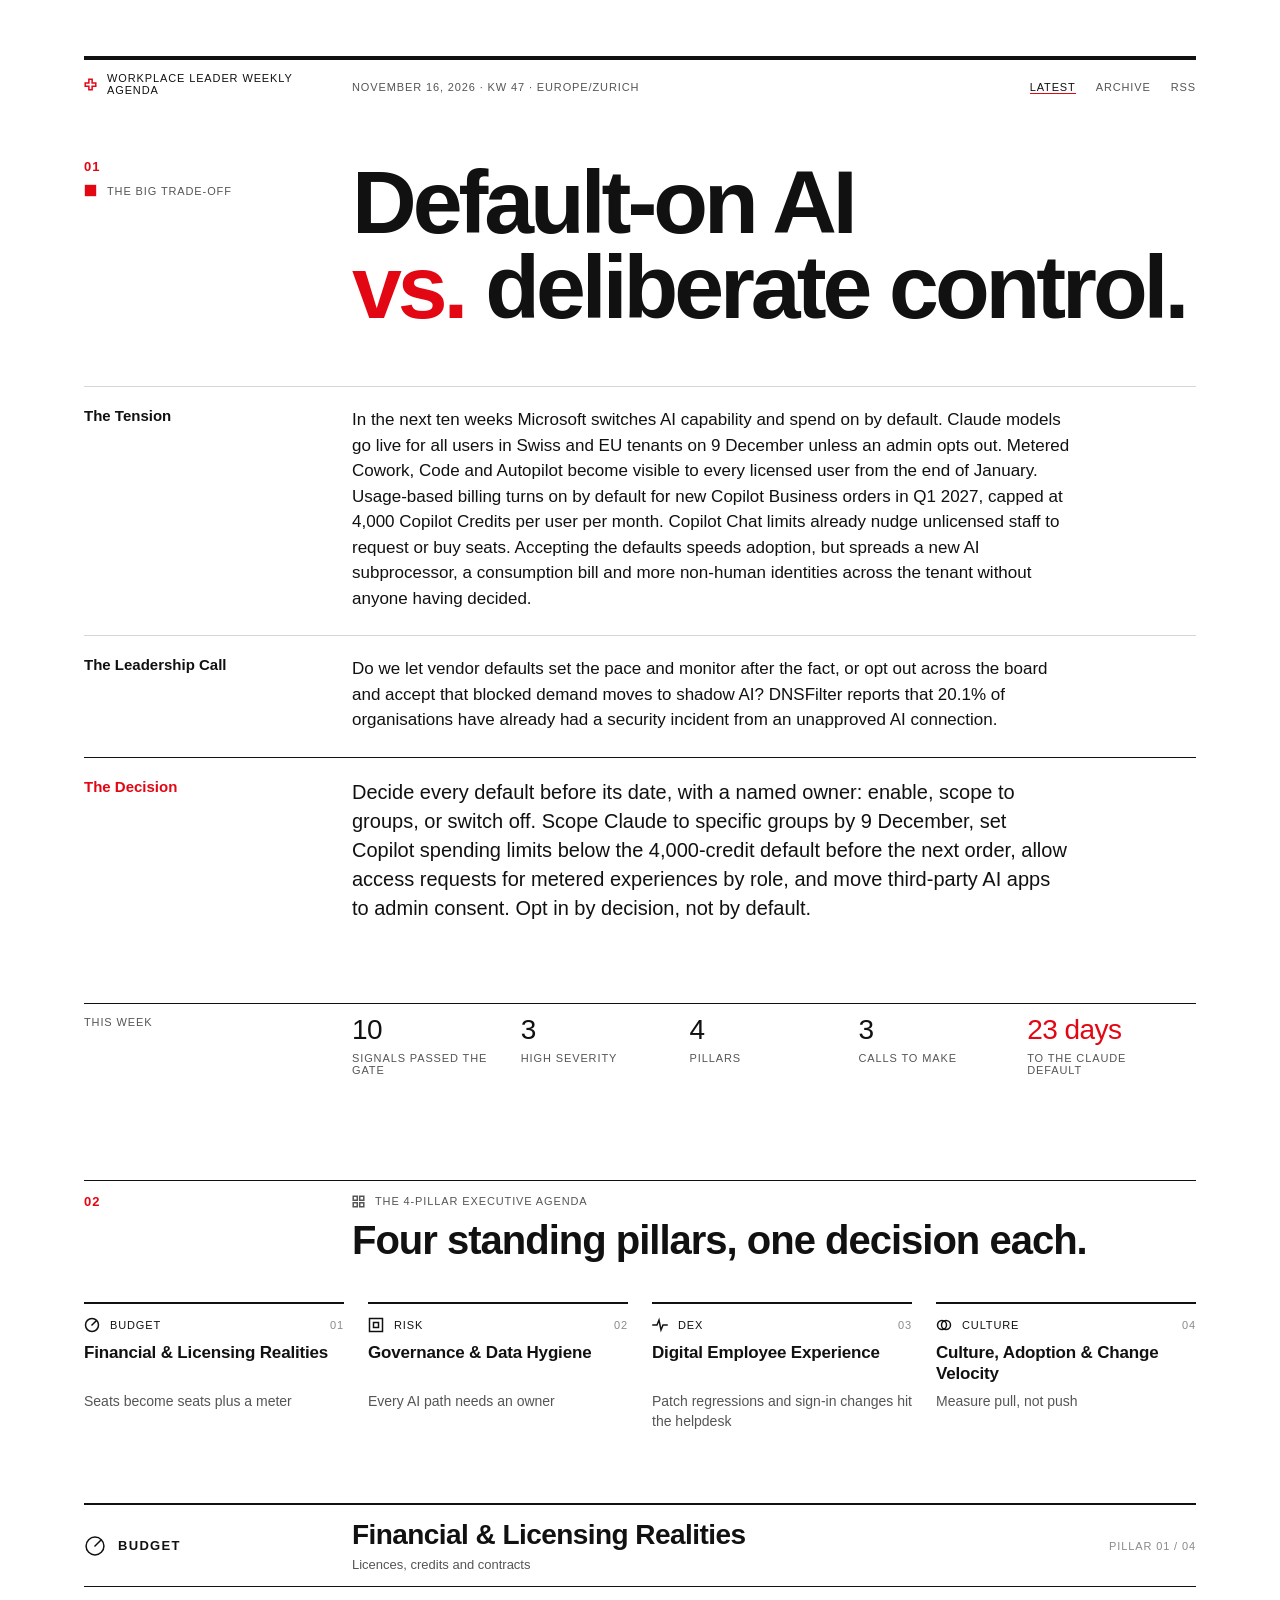
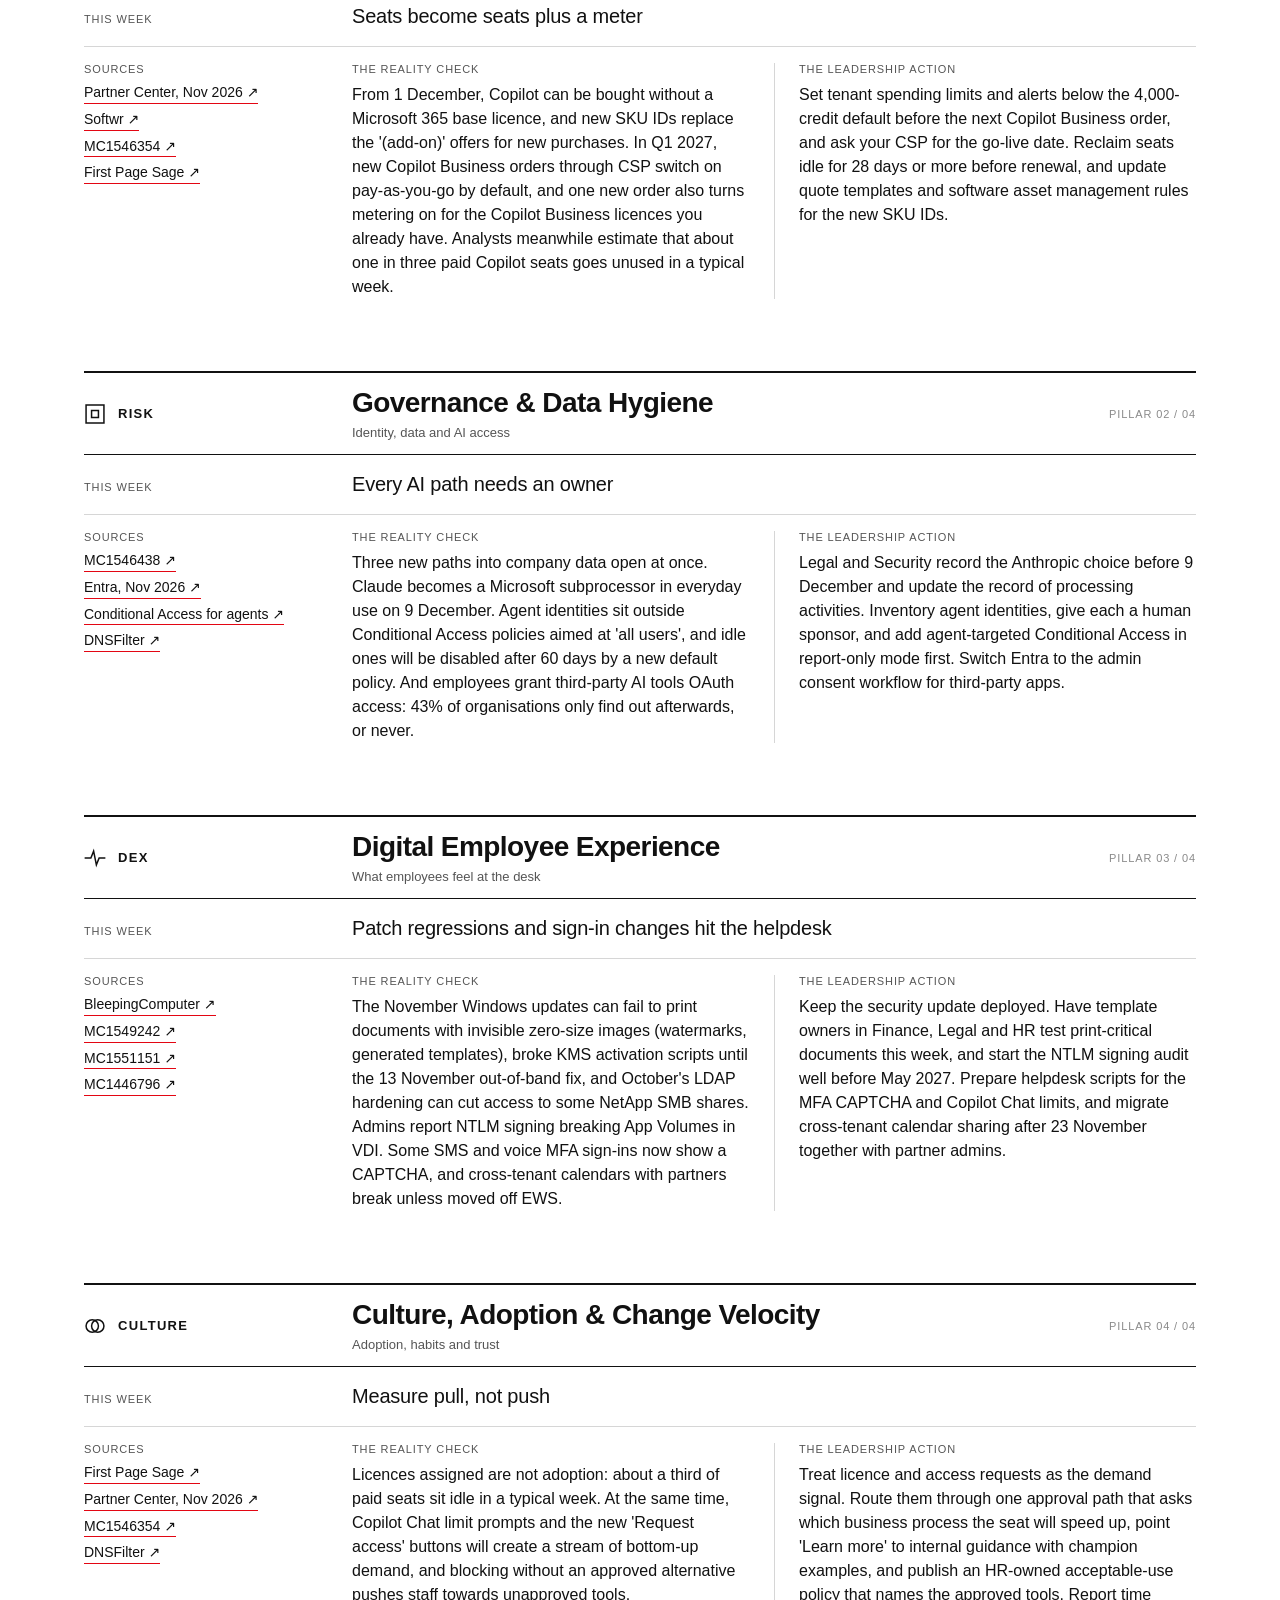
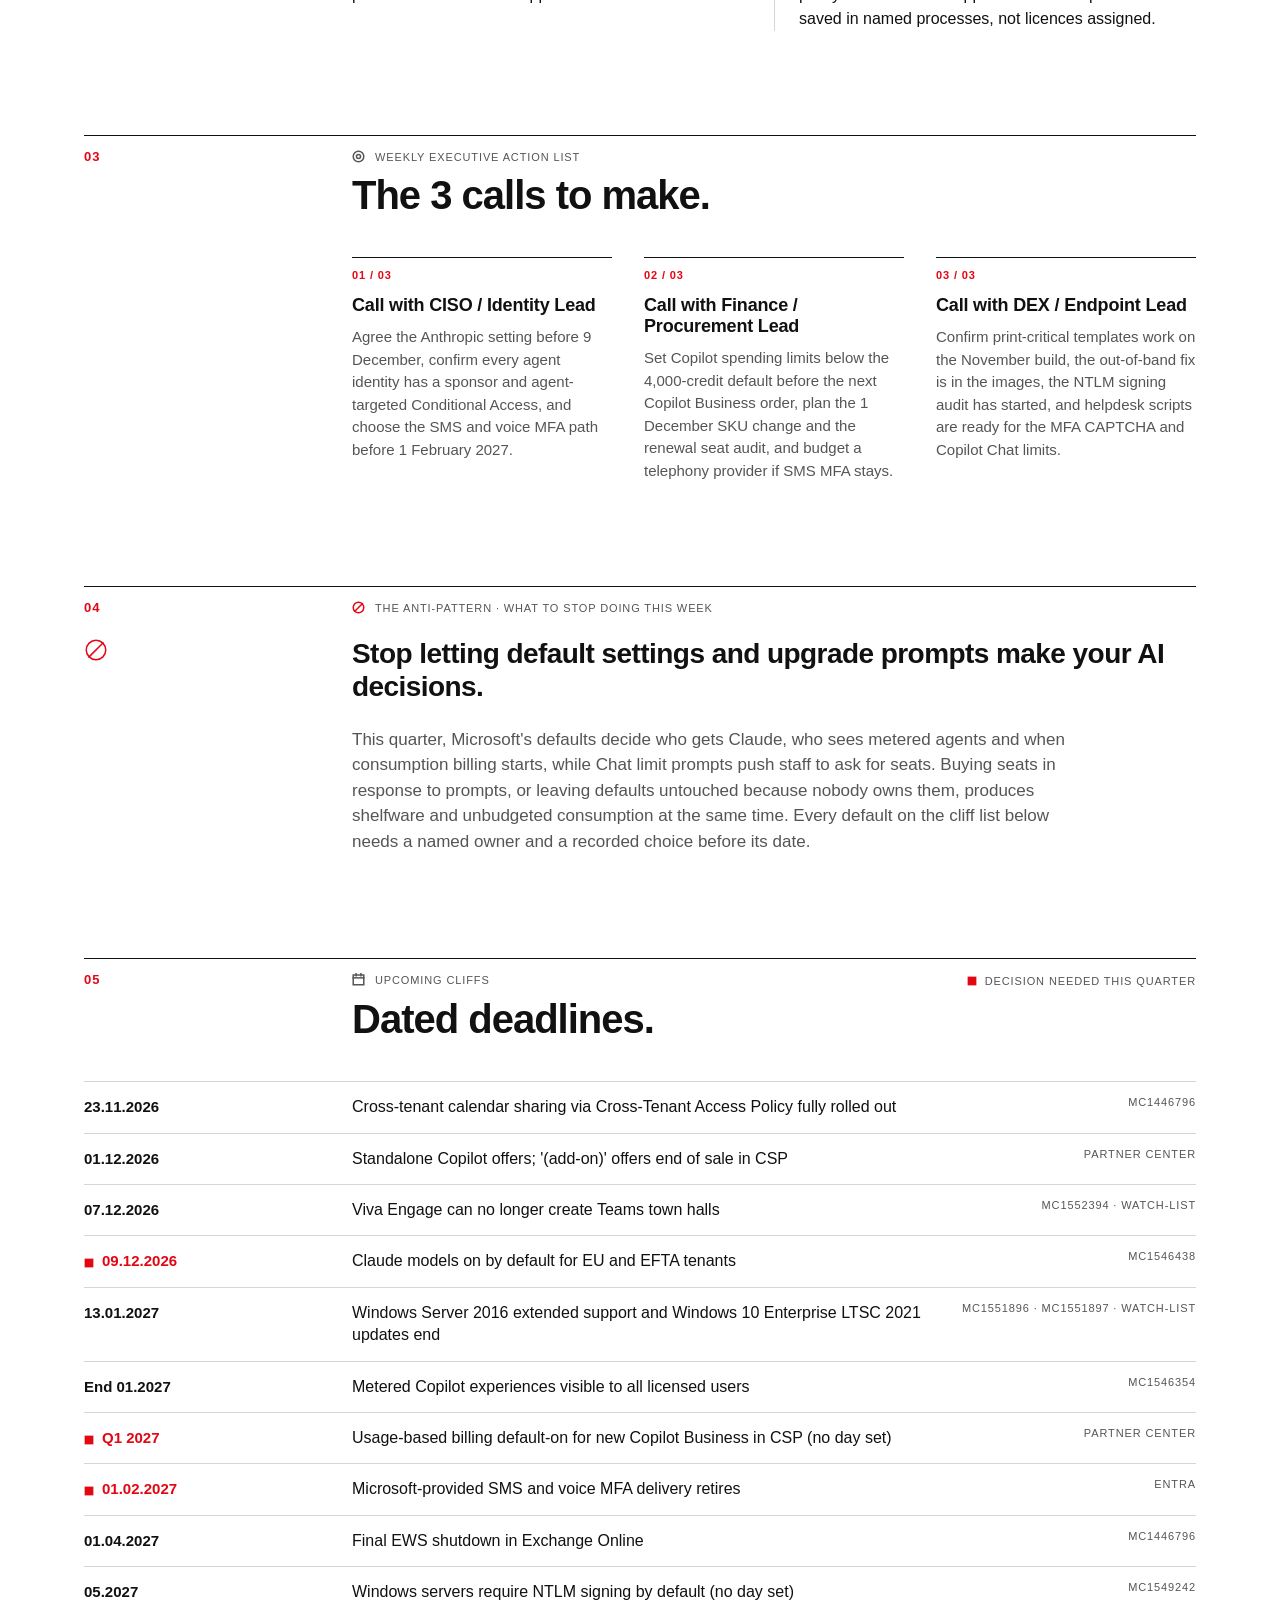
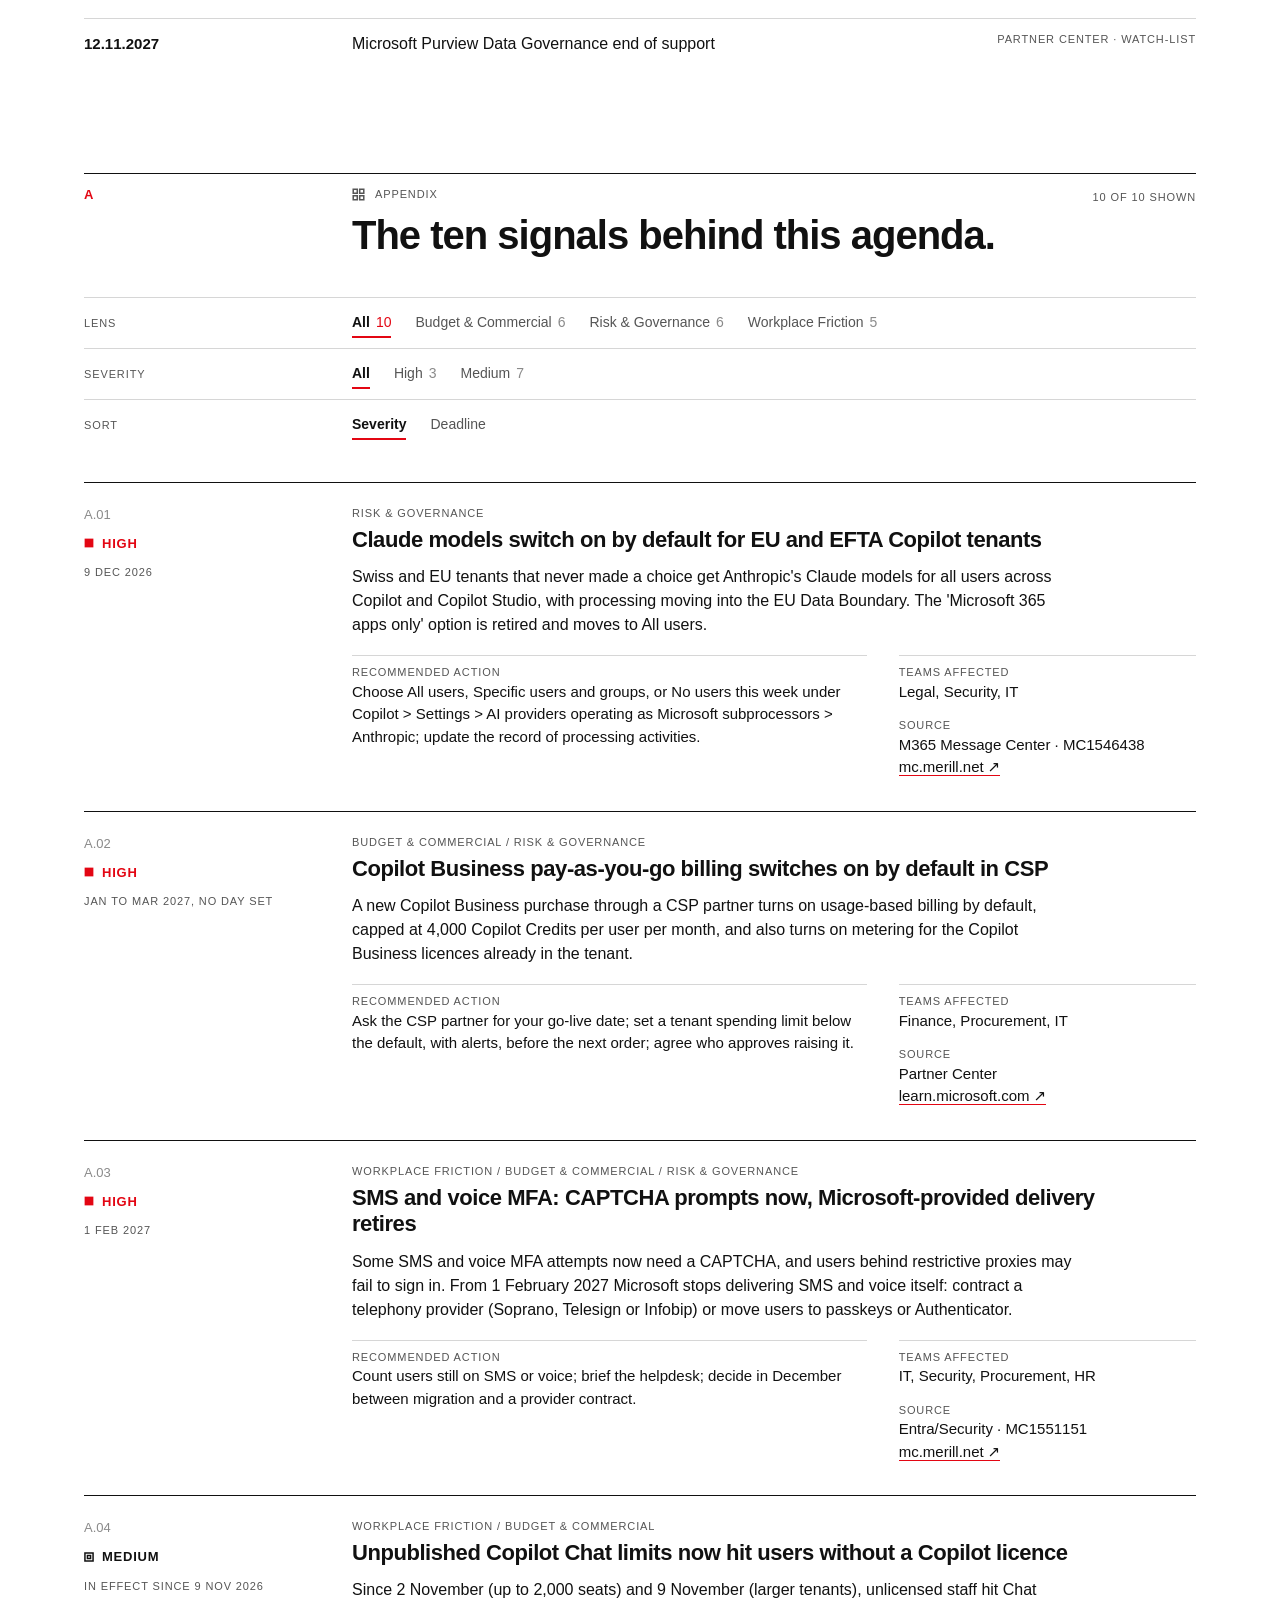
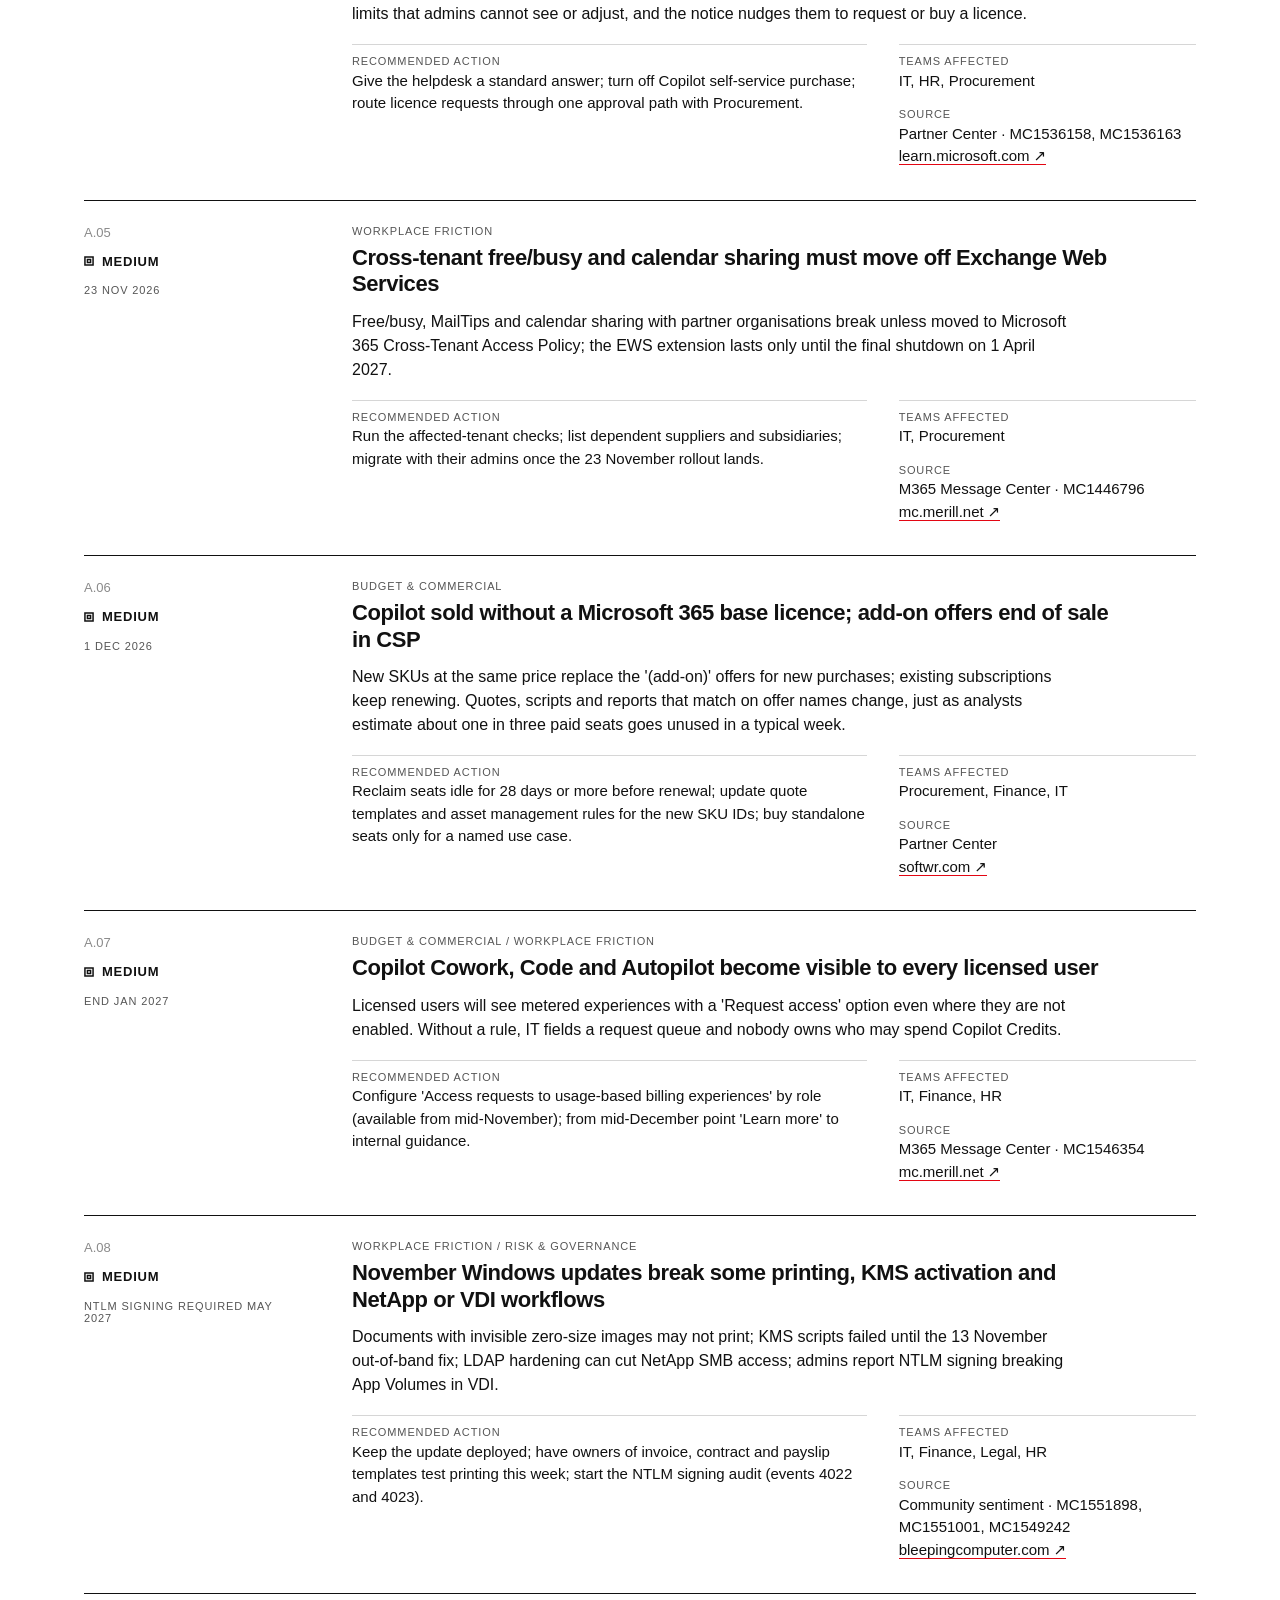
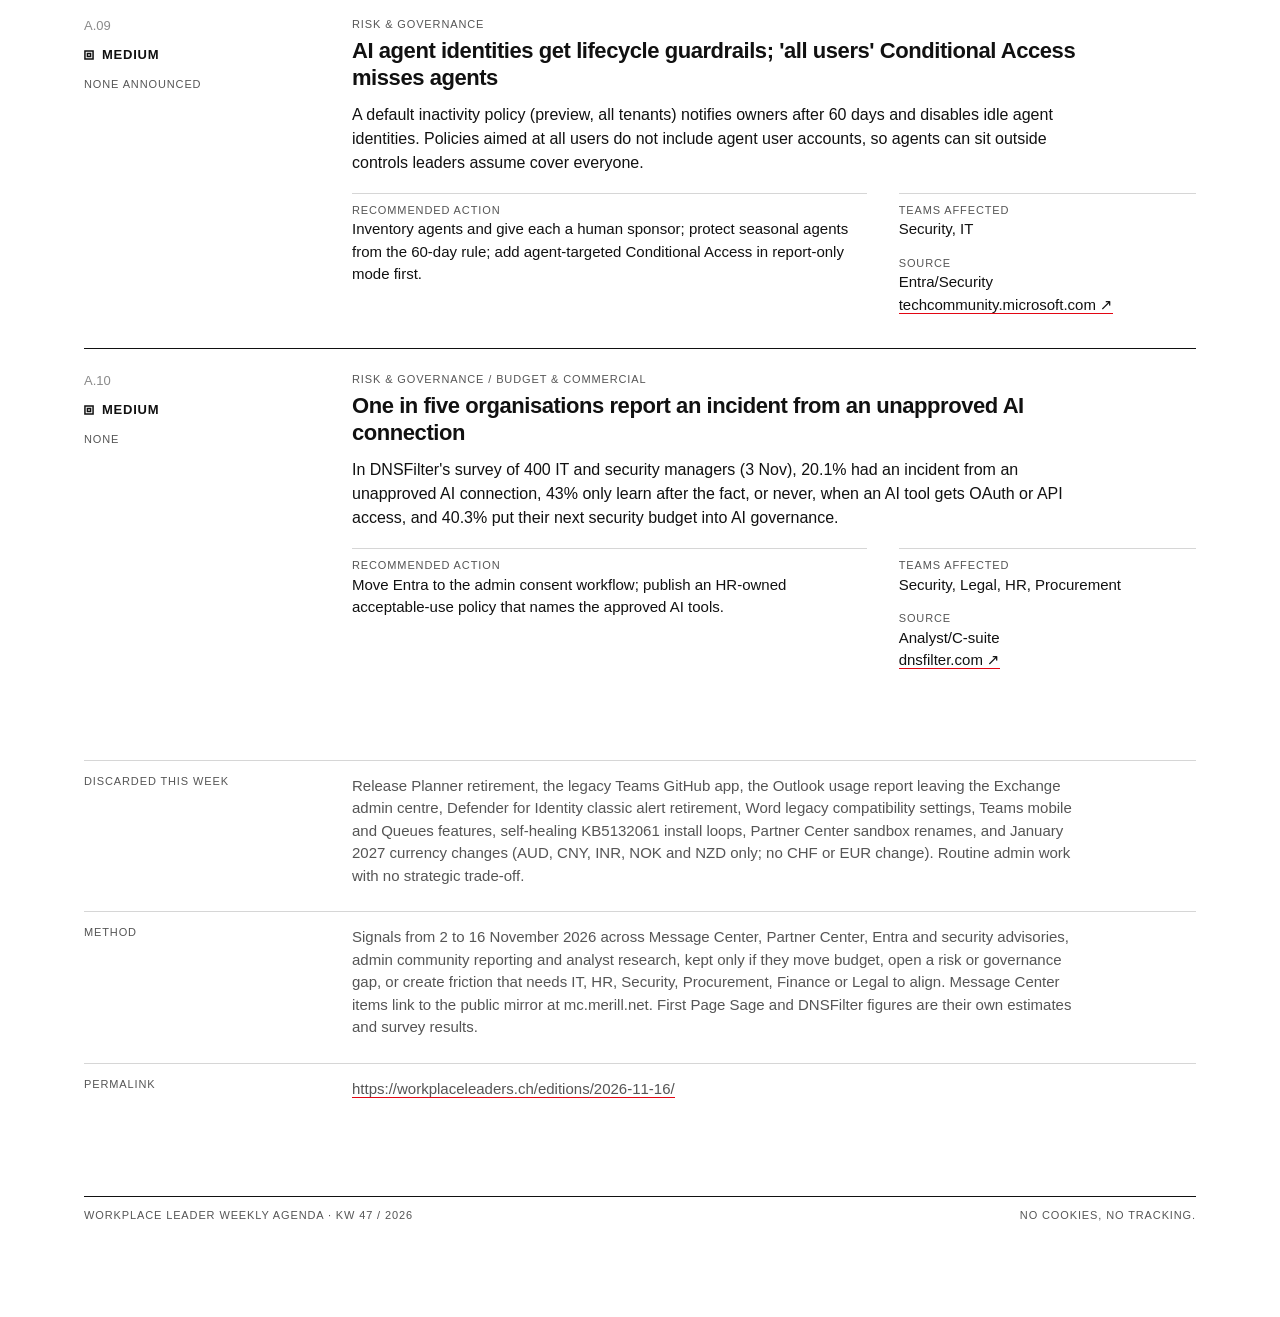
==== commit c772b73b: "Pillars as standing sections: section mastheads, overview strip, fixed template and calmer type scal" ====
--- a/index.html
+++ b/index.html
@@ -24,7 +24,7 @@
   <div class="r label"><span>November 16, 2026 · KW 47 · Europe/Zurich</span><nav aria-label="Site"><a href="./" aria-current="page">Latest</a><a href="archive/">Archive</a><a href="feed.xml">RSS</a></nav></div>
 </header>
 <section class="row hero" aria-labelledby="tradeoff">
-  <div class="l"><div class="secnum">01</div><div style="margin-top:12px"><span class="label kick"><svg class="mk red" width="13" height="13" viewBox="0 0 16 16" aria-hidden="true"><rect class="solid" x="1" y="1" width="14" height="14"/></svg>The Big Trade-Off</span></div></div>
+  <div class="l"><div class="secnum">01</div><div style="margin-top:10px"><span class="label kick"><svg class="mk red" width="13" height="13" viewBox="0 0 16 16" aria-hidden="true"><rect class="solid" x="1" y="1" width="14" height="14"/></svg>The Big Trade-Off</span></div></div>
   <div class="r"><h1 id="tradeoff">Default-on AI<br><span class="red">vs.</span> deliberate control.</h1></div>
 </section>
 <div style="margin-top:56px">
@@ -35,63 +35,102 @@
 <div class="row figs hair"><div class="l label" style="padding-top:12px">This week</div><div class="r"><div class="fig"><div class="v">10</div><div class="label" style="margin-top:8px">Signals passed the gate</div></div><div class="fig"><div class="v">3</div><div class="label" style="margin-top:8px">High severity</div></div><div class="fig"><div class="v">4</div><div class="label" style="margin-top:8px">Pillars</div></div><div class="fig"><div class="v">3</div><div class="label" style="margin-top:8px">Calls to make</div></div><div class="fig"><div class="v red">23 days</div><div class="label" style="margin-top:8px">To the Claude default</div></div></div></div>
 <div class="hair row sechead">
   <div class="l"><div class="secnum">02</div></div>
-  <div class="r"><div class="top"><span class="label kick"><svg class="mk" width="13" height="13" viewBox="0 0 16 16" aria-hidden="true"><rect x="1.5" y="1.5" width="5" height="5"/><rect x="9.5" y="1.5" width="5" height="5"/><rect x="1.5" y="9.5" width="5" height="5"/><rect x="9.5" y="9.5" width="5" height="5"/></svg>The 4-Pillar Executive Agenda</span></div><h2>Four pillars, one decision each.</h2></div>
-</div>
-<section class="row pillar hair">
-  <div class="l"><div class="pnum">1</div><div style="margin-top:18px"><span class="label kick"><svg class="mk" width="13" height="13" viewBox="0 0 16 16" aria-hidden="true"><circle cx="8" cy="8" r="6.5"/><line x1="8" y1="8" x2="12" y2="4"/></svg>Budget</span></div><div class="pname">Financial &amp; Licensing Realities</div></div>
-  <div class="r">
-    <h3>Seats become seats plus a meter</h3>
-    <div class="cols">
-      <div class="hair-l"><div class="label">The Reality Check</div><p class="body">From 1 December, Copilot can be bought without a Microsoft 365 base licence, and new SKU IDs replace the &#x27;(add-on)&#x27; offers for new purchases. In Q1 2027, new Copilot Business orders through CSP switch on pay-as-you-go by default, and one new order also turns metering on for the Copilot Business licences you already have. Analysts meanwhile estimate that about one in three paid Copilot seats goes unused in a typical week.</p></div>
-      <div class="hair act"><div class="label red">The Leadership Action</div><p class="body">Set tenant spending limits and alerts below the 4,000-credit default before the next Copilot Business order, and ask your CSP for the go-live date. Reclaim seats idle for 28 days or more before renewal, and update quote templates and software asset management rules for the new SKU IDs.</p></div>
-    </div>
-    <div class="srcline"><span class="label">Sources</span><span class="links"><a class="src" href="https://learn.microsoft.com/en-us/partner-center/announcements/2026-november" rel="noopener">Partner Center, Nov 2026 ↗</a><a class="src" href="https://www.softwr.com/news/microsoft-copilot-licensing-changes-2026" rel="noopener">Softwr ↗</a><a class="src" href="https://mc.merill.net/message/MC1546354" rel="noopener">MC1546354 ↗</a><a class="src" href="https://firstpagesage.com/seo-blog/microsoft-copilot-usage-statistics/" rel="noopener">First Page Sage ↗</a></span></div>
-  </div>
-</section>
-<section class="row pillar hair">
-  <div class="l"><div class="pnum">2</div><div style="margin-top:18px"><span class="label kick"><svg class="mk" width="13" height="13" viewBox="0 0 16 16" aria-hidden="true"><rect x="1.5" y="1.5" width="13" height="13"/><rect x="5.5" y="5.5" width="5" height="5"/></svg>Risk</span></div><div class="pname">Governance &amp; Data Hygiene</div></div>
-  <div class="r">
-    <h3>Every AI path needs an owner</h3>
-    <div class="cols">
-      <div class="hair-l"><div class="label">The Reality Check</div><p class="body">Three new paths into company data open at once. Claude becomes a Microsoft subprocessor in everyday use on 9 December. Agent identities sit outside Conditional Access policies aimed at &#x27;all users&#x27;, and idle ones will be disabled after 60 days by a new default policy. And employees grant third-party AI tools OAuth access: 43% of organisations only find out afterwards, or never.</p></div>
-      <div class="hair act"><div class="label red">The Leadership Action</div><p class="body">Legal and Security record the Anthropic choice before 9 December and update the record of processing activities. Inventory agent identities, give each a human sponsor, and add agent-targeted Conditional Access in report-only mode first. Switch Entra to the admin consent workflow for third-party apps.</p></div>
-    </div>
-    <div class="srcline"><span class="label">Sources</span><span class="links"><a class="src" href="https://mc.merill.net/message/MC1546438" rel="noopener">MC1546438 ↗</a><a class="src" href="https://techcommunity.microsoft.com/blog/microsoft-entra-blog/what%E2%80%99s-new-in-microsoft-entra-november-2026/4556457" rel="noopener">Entra, Nov 2026 ↗</a><a class="src" href="https://learn.microsoft.com/en-us/entra/identity/conditional-access/agent-id" rel="noopener">Conditional Access for agents ↗</a><a class="src" href="https://www.dnsfilter.com/newsroom/dnsfilter-research-finds-one-in-five-organizations-have-been-hit-by-shadow-ai-incidents-as-ai-governance-tops-security-spending-plans" rel="noopener">DNSFilter ↗</a></span></div>
-  </div>
-</section>
-<section class="row pillar hair">
-  <div class="l"><div class="pnum">3</div><div style="margin-top:18px"><span class="label kick"><svg class="mk" width="13" height="13" viewBox="0 0 16 16" aria-hidden="true"><polyline points="1,8 5,8 7,3 9,13 11,8 15,8"/></svg>DEX</span></div><div class="pname">Digital Employee Experience</div></div>
-  <div class="r">
-    <h3>Patch regressions and sign-in changes hit the helpdesk</h3>
-    <div class="cols">
-      <div class="hair-l"><div class="label">The Reality Check</div><p class="body">The November Windows updates can fail to print documents with invisible zero-size images (watermarks, generated templates), broke KMS activation scripts until the 13 November out-of-band fix, and October&#x27;s LDAP hardening can cut access to some NetApp SMB shares. Admins report NTLM signing breaking App Volumes in VDI. Some SMS and voice MFA sign-ins now show a CAPTCHA, and cross-tenant calendars with partners break unless moved off EWS.</p></div>
-      <div class="hair act"><div class="label red">The Leadership Action</div><p class="body">Keep the security update deployed. Have template owners in Finance, Legal and HR test print-critical documents this week, and start the NTLM signing audit well before May 2027. Prepare helpdesk scripts for the MFA CAPTCHA and Copilot Chat limits, and migrate cross-tenant calendar sharing after 23 November together with partner admins.</p></div>
-    </div>
-    <div class="srcline"><span class="label">Sources</span><span class="links"><a class="src" href="https://www.bleepingcomputer.com/news/microsoft/microsoft-says-november-security-updates-cause-printing-issues/" rel="noopener">BleepingComputer ↗</a><a class="src" href="https://mc.merill.net/message/MC1549242" rel="noopener">MC1549242 ↗</a><a class="src" href="https://mc.merill.net/message/MC1551151" rel="noopener">MC1551151 ↗</a><a class="src" href="https://mc.merill.net/message/MC1446796" rel="noopener">MC1446796 ↗</a></span></div>
-  </div>
-</section>
-<section class="row pillar hair">
-  <div class="l"><div class="pnum">4</div><div style="margin-top:18px"><span class="label kick"><svg class="mk" width="13" height="13" viewBox="0 0 16 16" aria-hidden="true"><circle cx="6" cy="8" r="4.5"/><circle cx="10" cy="8" r="4.5"/></svg>Culture</span></div><div class="pname">Culture, Adoption &amp; Change Velocity</div></div>
-  <div class="r">
-    <h3>Measure pull, not push</h3>
-    <div class="cols">
-      <div class="hair-l"><div class="label">The Reality Check</div><p class="body">Licences assigned are not adoption: about a third of paid seats sit idle in a typical week. At the same time, Copilot Chat limit prompts and the new &#x27;Request access&#x27; buttons will create a stream of bottom-up demand, and blocking without an approved alternative pushes staff towards unapproved tools.</p></div>
-      <div class="hair act"><div class="label red">The Leadership Action</div><p class="body">Treat licence and access requests as the demand signal. Route them through one approval path that asks which business process the seat will speed up, point &#x27;Learn more&#x27; to internal guidance with champion examples, and publish an HR-owned acceptable-use policy that names the approved tools. Report time saved in named processes, not licences assigned.</p></div>
-    </div>
-    <div class="srcline"><span class="label">Sources</span><span class="links"><a class="src" href="https://firstpagesage.com/seo-blog/microsoft-copilot-usage-statistics/" rel="noopener">First Page Sage ↗</a><a class="src" href="https://learn.microsoft.com/en-us/partner-center/announcements/2026-november" rel="noopener">Partner Center, Nov 2026 ↗</a><a class="src" href="https://mc.merill.net/message/MC1546354" rel="noopener">MC1546354 ↗</a><a class="src" href="https://www.dnsfilter.com/newsroom/dnsfilter-research-finds-one-in-five-organizations-have-been-hit-by-shadow-ai-incidents-as-ai-governance-tops-security-spending-plans" rel="noopener">DNSFilter ↗</a></span></div>
+  <div class="r"><div class="top"><span class="label kick"><svg class="mk" width="13" height="13" viewBox="0 0 16 16" aria-hidden="true"><rect x="1.5" y="1.5" width="5" height="5"/><rect x="9.5" y="1.5" width="5" height="5"/><rect x="1.5" y="9.5" width="5" height="5"/><rect x="9.5" y="9.5" width="5" height="5"/></svg>The 4-Pillar Executive Agenda</span></div><h2>Four standing pillars, one decision each.</h2></div>
+</div>
+<nav class="pstrip" aria-label="The four pillars">
+  <a class="pcell" href="#pillar-budget">
+    <span class="ptop"><span class="label kick ink"><svg class="mk" width="16" height="16" viewBox="0 0 16 16" aria-hidden="true"><circle cx="8" cy="8" r="6.5"/><line x1="8" y1="8" x2="12" y2="4"/></svg>Budget</span><span class="label pno">01</span></span>
+    <span class="pcname">Financial &amp; Licensing Realities</span>
+    <span class="pcsub">Seats become seats plus a meter</span>
+  </a><a class="pcell" href="#pillar-risk">
+    <span class="ptop"><span class="label kick ink"><svg class="mk" width="16" height="16" viewBox="0 0 16 16" aria-hidden="true"><rect x="1.5" y="1.5" width="13" height="13"/><rect x="5.5" y="5.5" width="5" height="5"/></svg>Risk</span><span class="label pno">02</span></span>
+    <span class="pcname">Governance &amp; Data Hygiene</span>
+    <span class="pcsub">Every AI path needs an owner</span>
+  </a><a class="pcell" href="#pillar-dex">
+    <span class="ptop"><span class="label kick ink"><svg class="mk" width="16" height="16" viewBox="0 0 16 16" aria-hidden="true"><polyline points="1,8 5,8 7,3 9,13 11,8 15,8"/></svg>DEX</span><span class="label pno">03</span></span>
+    <span class="pcname">Digital Employee Experience</span>
+    <span class="pcsub">Patch regressions and sign-in changes hit the helpdesk</span>
+  </a><a class="pcell" href="#pillar-culture">
+    <span class="ptop"><span class="label kick ink"><svg class="mk" width="16" height="16" viewBox="0 0 16 16" aria-hidden="true"><circle cx="6" cy="8" r="4.5"/><circle cx="10" cy="8" r="4.5"/></svg>Culture</span><span class="label pno">04</span></span>
+    <span class="pcname">Culture, Adoption &amp; Change Velocity</span>
+    <span class="pcsub">Measure pull, not push</span>
+  </a>
+</nav>
+<section class="pillar" id="pillar-budget" aria-labelledby="pn-budget">
+  <header class="pmast">
+    <div class="ptag"><svg class="mk" width="22" height="22" viewBox="0 0 16 16" aria-hidden="true"><circle cx="8" cy="8" r="6.5"/><line x1="8" y1="8" x2="12" y2="4"/></svg><span class="label ink">Budget</span></div>
+    <div class="ptitle"><h3 class="pname" id="pn-budget">Financial &amp; Licensing Realities</h3><div class="pstrap">Licences, credits and contracts</div></div>
+    <div class="label pno">Pillar 01 / 04</div>
+  </header>
+  <div class="pgrid pweek">
+    <div class="label">This week</div>
+    <p class="psub">Seats become seats plus a meter</p>
+  </div>
+  <div class="pgrid pcols">
+    <div class="psrc"><div class="label">Sources</div><div class="links"><a class="src" href="https://learn.microsoft.com/en-us/partner-center/announcements/2026-november" rel="noopener">Partner Center, Nov 2026 ↗</a><a class="src" href="https://www.softwr.com/news/microsoft-copilot-licensing-changes-2026" rel="noopener">Softwr ↗</a><a class="src" href="https://mc.merill.net/message/MC1546354" rel="noopener">MC1546354 ↗</a><a class="src" href="https://firstpagesage.com/seo-blog/microsoft-copilot-usage-statistics/" rel="noopener">First Page Sage ↗</a></div></div>
+    <div class="pc"><div class="label">The Reality Check</div><p class="body">From 1 December, Copilot can be bought without a Microsoft 365 base licence, and new SKU IDs replace the &#x27;(add-on)&#x27; offers for new purchases. In Q1 2027, new Copilot Business orders through CSP switch on pay-as-you-go by default, and one new order also turns metering on for the Copilot Business licences you already have. Analysts meanwhile estimate that about one in three paid Copilot seats goes unused in a typical week.</p></div>
+    <div class="pc act"><div class="label red">The Leadership Action</div><p class="body">Set tenant spending limits and alerts below the 4,000-credit default before the next Copilot Business order, and ask your CSP for the go-live date. Reclaim seats idle for 28 days or more before renewal, and update quote templates and software asset management rules for the new SKU IDs.</p></div>
+  </div>
+</section>
+<section class="pillar" id="pillar-risk" aria-labelledby="pn-risk">
+  <header class="pmast">
+    <div class="ptag"><svg class="mk" width="22" height="22" viewBox="0 0 16 16" aria-hidden="true"><rect x="1.5" y="1.5" width="13" height="13"/><rect x="5.5" y="5.5" width="5" height="5"/></svg><span class="label ink">Risk</span></div>
+    <div class="ptitle"><h3 class="pname" id="pn-risk">Governance &amp; Data Hygiene</h3><div class="pstrap">Identity, data and AI access</div></div>
+    <div class="label pno">Pillar 02 / 04</div>
+  </header>
+  <div class="pgrid pweek">
+    <div class="label">This week</div>
+    <p class="psub">Every AI path needs an owner</p>
+  </div>
+  <div class="pgrid pcols">
+    <div class="psrc"><div class="label">Sources</div><div class="links"><a class="src" href="https://mc.merill.net/message/MC1546438" rel="noopener">MC1546438 ↗</a><a class="src" href="https://techcommunity.microsoft.com/blog/microsoft-entra-blog/what%E2%80%99s-new-in-microsoft-entra-november-2026/4556457" rel="noopener">Entra, Nov 2026 ↗</a><a class="src" href="https://learn.microsoft.com/en-us/entra/identity/conditional-access/agent-id" rel="noopener">Conditional Access for agents ↗</a><a class="src" href="https://www.dnsfilter.com/newsroom/dnsfilter-research-finds-one-in-five-organizations-have-been-hit-by-shadow-ai-incidents-as-ai-governance-tops-security-spending-plans" rel="noopener">DNSFilter ↗</a></div></div>
+    <div class="pc"><div class="label">The Reality Check</div><p class="body">Three new paths into company data open at once. Claude becomes a Microsoft subprocessor in everyday use on 9 December. Agent identities sit outside Conditional Access policies aimed at &#x27;all users&#x27;, and idle ones will be disabled after 60 days by a new default policy. And employees grant third-party AI tools OAuth access: 43% of organisations only find out afterwards, or never.</p></div>
+    <div class="pc act"><div class="label red">The Leadership Action</div><p class="body">Legal and Security record the Anthropic choice before 9 December and update the record of processing activities. Inventory agent identities, give each a human sponsor, and add agent-targeted Conditional Access in report-only mode first. Switch Entra to the admin consent workflow for third-party apps.</p></div>
+  </div>
+</section>
+<section class="pillar" id="pillar-dex" aria-labelledby="pn-dex">
+  <header class="pmast">
+    <div class="ptag"><svg class="mk" width="22" height="22" viewBox="0 0 16 16" aria-hidden="true"><polyline points="1,8 5,8 7,3 9,13 11,8 15,8"/></svg><span class="label ink">DEX</span></div>
+    <div class="ptitle"><h3 class="pname" id="pn-dex">Digital Employee Experience</h3><div class="pstrap">What employees feel at the desk</div></div>
+    <div class="label pno">Pillar 03 / 04</div>
+  </header>
+  <div class="pgrid pweek">
+    <div class="label">This week</div>
+    <p class="psub">Patch regressions and sign-in changes hit the helpdesk</p>
+  </div>
+  <div class="pgrid pcols">
+    <div class="psrc"><div class="label">Sources</div><div class="links"><a class="src" href="https://www.bleepingcomputer.com/news/microsoft/microsoft-says-november-security-updates-cause-printing-issues/" rel="noopener">BleepingComputer ↗</a><a class="src" href="https://mc.merill.net/message/MC1549242" rel="noopener">MC1549242 ↗</a><a class="src" href="https://mc.merill.net/message/MC1551151" rel="noopener">MC1551151 ↗</a><a class="src" href="https://mc.merill.net/message/MC1446796" rel="noopener">MC1446796 ↗</a></div></div>
+    <div class="pc"><div class="label">The Reality Check</div><p class="body">The November Windows updates can fail to print documents with invisible zero-size images (watermarks, generated templates), broke KMS activation scripts until the 13 November out-of-band fix, and October&#x27;s LDAP hardening can cut access to some NetApp SMB shares. Admins report NTLM signing breaking App Volumes in VDI. Some SMS and voice MFA sign-ins now show a CAPTCHA, and cross-tenant calendars with partners break unless moved off EWS.</p></div>
+    <div class="pc act"><div class="label red">The Leadership Action</div><p class="body">Keep the security update deployed. Have template owners in Finance, Legal and HR test print-critical documents this week, and start the NTLM signing audit well before May 2027. Prepare helpdesk scripts for the MFA CAPTCHA and Copilot Chat limits, and migrate cross-tenant calendar sharing after 23 November together with partner admins.</p></div>
+  </div>
+</section>
+<section class="pillar" id="pillar-culture" aria-labelledby="pn-culture">
+  <header class="pmast">
+    <div class="ptag"><svg class="mk" width="22" height="22" viewBox="0 0 16 16" aria-hidden="true"><circle cx="6" cy="8" r="4.5"/><circle cx="10" cy="8" r="4.5"/></svg><span class="label ink">Culture</span></div>
+    <div class="ptitle"><h3 class="pname" id="pn-culture">Culture, Adoption &amp; Change Velocity</h3><div class="pstrap">Adoption, habits and trust</div></div>
+    <div class="label pno">Pillar 04 / 04</div>
+  </header>
+  <div class="pgrid pweek">
+    <div class="label">This week</div>
+    <p class="psub">Measure pull, not push</p>
+  </div>
+  <div class="pgrid pcols">
+    <div class="psrc"><div class="label">Sources</div><div class="links"><a class="src" href="https://firstpagesage.com/seo-blog/microsoft-copilot-usage-statistics/" rel="noopener">First Page Sage ↗</a><a class="src" href="https://learn.microsoft.com/en-us/partner-center/announcements/2026-november" rel="noopener">Partner Center, Nov 2026 ↗</a><a class="src" href="https://mc.merill.net/message/MC1546354" rel="noopener">MC1546354 ↗</a><a class="src" href="https://www.dnsfilter.com/newsroom/dnsfilter-research-finds-one-in-five-organizations-have-been-hit-by-shadow-ai-incidents-as-ai-governance-tops-security-spending-plans" rel="noopener">DNSFilter ↗</a></div></div>
+    <div class="pc"><div class="label">The Reality Check</div><p class="body">Licences assigned are not adoption: about a third of paid seats sit idle in a typical week. At the same time, Copilot Chat limit prompts and the new &#x27;Request access&#x27; buttons will create a stream of bottom-up demand, and blocking without an approved alternative pushes staff towards unapproved tools.</p></div>
+    <div class="pc act"><div class="label red">The Leadership Action</div><p class="body">Treat licence and access requests as the demand signal. Route them through one approval path that asks which business process the seat will speed up, point &#x27;Learn more&#x27; to internal guidance with champion examples, and publish an HR-owned acceptable-use policy that names the approved tools. Report time saved in named processes, not licences assigned.</p></div>
   </div>
 </section>
 <div class="hair row sechead">
   <div class="l"><div class="secnum">03</div></div>
   <div class="r"><div class="top"><span class="label kick"><svg class="mk" width="13" height="13" viewBox="0 0 16 16" aria-hidden="true"><circle cx="8" cy="8" r="6.5"/><circle cx="8" cy="8" r="2.5"/></svg>Weekly Executive Action List</span></div><h2>The 3 calls to make.</h2></div>
 </div>
-<div class="row calls"><div class="l"></div><div class="r"><div class="call hair"><div class="n">1</div><div class="who">Call with CISO / Identity Lead</div><p class="body">Agree the Anthropic setting before 9 December, confirm every agent identity has a sponsor and agent-targeted Conditional Access, and choose the SMS and voice MFA path before 1 February 2027.</p></div><div class="call hair"><div class="n">2</div><div class="who">Call with Finance / Procurement Lead</div><p class="body">Set Copilot spending limits below the 4,000-credit default before the next Copilot Business order, plan the 1 December SKU change and the renewal seat audit, and budget a telephony provider if SMS MFA stays.</p></div><div class="call hair"><div class="n">3</div><div class="who">Call with DEX / Endpoint Lead</div><p class="body">Confirm print-critical templates work on the November build, the out-of-band fix is in the images, the NTLM signing audit has started, and helpdesk scripts are ready for the MFA CAPTCHA and Copilot Chat limits.</p></div></div></div>
+<div class="row calls"><div class="l"></div><div class="r"><div class="call hair"><div class="n">01 / 03</div><div class="who">Call with CISO / Identity Lead</div><p class="body">Agree the Anthropic setting before 9 December, confirm every agent identity has a sponsor and agent-targeted Conditional Access, and choose the SMS and voice MFA path before 1 February 2027.</p></div><div class="call hair"><div class="n">02 / 03</div><div class="who">Call with Finance / Procurement Lead</div><p class="body">Set Copilot spending limits below the 4,000-credit default before the next Copilot Business order, plan the 1 December SKU change and the renewal seat audit, and budget a telephony provider if SMS MFA stays.</p></div><div class="call hair"><div class="n">03 / 03</div><div class="who">Call with DEX / Endpoint Lead</div><p class="body">Confirm print-critical templates work on the November build, the out-of-band fix is in the images, the NTLM signing audit has started, and helpdesk scripts are ready for the MFA CAPTCHA and Copilot Chat limits.</p></div></div></div>
 <div class="hair row sechead">
   <div class="l"><div class="secnum">04</div></div>
   <div class="r"><div class="top"><span class="label kick"><svg class="mk red" width="13" height="13" viewBox="0 0 16 16" aria-hidden="true"><circle cx="8" cy="8" r="6.5"/><line x1="3.4" y1="12.6" x2="12.6" y2="3.4"/></svg>The Anti-Pattern · What to stop doing this week</span></div></div>
 </div>
 <div class="row anti">
-  <div class="l"><svg class="mk red" width="40" height="40" viewBox="0 0 16 16" aria-hidden="true"><circle cx="8" cy="8" r="6.5"/><line x1="3.4" y1="12.6" x2="12.6" y2="3.4"/></svg></div>
+  <div class="l"><svg class="mk red" width="24" height="24" viewBox="0 0 16 16" aria-hidden="true"><circle cx="8" cy="8" r="6.5"/><line x1="3.4" y1="12.6" x2="12.6" y2="3.4"/></svg></div>
   <div class="r"><div class="head">Stop letting default settings and upgrade prompts make your AI decisions.</div><p class="body">This quarter, Microsoft&#x27;s defaults decide who gets Claude, who sees metered agents and when consumption billing starts, while Chat limit prompts push staff to ask for seats. Buying seats in response to prompts, or leaving defaults untouched because nobody owns them, produces shelfware and unbudgeted consumption at the same time. Every default on the cliff list below needs a named owner and a recorded choice before its date.</p></div>
 </div>
 <div class="hair row sechead">
--- a/assets/style.css
+++ b/assets/style.css
@@ -33,7 +33,8 @@
 .mast nav a:hover, .mast nav a[aria-current] { color: var(--ink); border-bottom: 1px solid var(--red); }
 .brand { display: flex; align-items: center; gap: 10px; color: var(--ink); text-decoration: none; }
 
-.secnum { font-size: 40px; font-weight: 300; line-height: 1; color: var(--red); letter-spacing: -.02em; }
+/* Type scale: h1 lead > h2 section heads (01-05) > pillar names > subtitles > body. Numbers stay small labels. */
+.secnum { font-size: 13px; font-weight: 700; line-height: 1; color: var(--red); letter-spacing: .08em; font-variant-numeric: tabular-nums; }
 .hero { margin-top: 64px; }
 h1 { margin: 0; font-size: clamp(44px, 7vw, 92px); font-weight: 700; line-height: .95; letter-spacing: -.045em; }
 .trade { padding: 20px 0 24px; }
@@ -44,31 +45,55 @@
 .figs { margin-top: 56px; }
 .figs .r { display: flex; flex-wrap: wrap; }
 .fig { flex: 1 1 110px; padding: 12px 16px 0 0; }
-.fig .v { font-size: 44px; font-weight: 300; letter-spacing: -.03em; line-height: 1; }
+.fig .v { font-size: 28px; font-weight: 400; letter-spacing: -.02em; line-height: 1; font-variant-numeric: tabular-nums; }
 
 .sechead { padding-top: 14px; margin-top: 104px; margin-bottom: 40px; }
 .sechead .top { display: flex; justify-content: space-between; align-items: baseline; flex-wrap: wrap; gap: 16px; }
-h2 { margin: 8px 0 0; font-size: 32px; font-weight: 700; letter-spacing: -.025em; line-height: 1.1; }
+h2 { margin: 10px 0 0; font-size: clamp(30px, 3.6vw, 40px); font-weight: 700; letter-spacing: -.025em; line-height: 1.1; }
 
-.pillar { padding: 28px 0 40px; }
-.pnum { font-size: 72px; font-weight: 700; line-height: .85; letter-spacing: -.05em; color: var(--red); }
-.pname { margin-top: 8px; font-size: 13px; font-weight: 700; line-height: 1.3; }
-h3 { margin: 0; font-size: 30px; font-weight: 700; letter-spacing: -.025em; line-height: 1.1; max-width: 760px; }
-.cols { display: flex; flex-wrap: wrap; column-gap: 40px; row-gap: 24px; margin-top: 28px; }
-.cols > div { flex: 1 1 300px; padding-top: 10px; }
-.cols .body { font-size: 16px; margin-top: 8px; }
-.cols .act .body { font-weight: 500; }
-.srcline { margin-top: 24px; display: flex; gap: 20px; flex-wrap: wrap; align-items: baseline; font-size: 14px; }
-.srcline .links { display: flex; flex-wrap: wrap; column-gap: 20px; row-gap: 6px; }
+/* Pillars: standing departments with an identical template */
+.pstrip { display: grid; grid-template-columns: repeat(4, minmax(0, 1fr)); column-gap: 24px; row-gap: 28px; margin: 0 0 24px; }
+.pcell { display: flex; flex-direction: column; gap: 8px; padding-top: 12px; border-top: 2px solid var(--ink); text-decoration: none; color: var(--ink); }
+.pcell .ptop { display: flex; justify-content: space-between; align-items: center; min-height: 18px; }
+.pcell .pcname { font-size: 17px; font-weight: 700; letter-spacing: -.01em; line-height: 1.25; min-height: 2.5em; }
+.pcell .pcsub { font-size: 14px; line-height: 1.4; color: var(--grey); }
+.pcell:hover .pcname { box-shadow: inset 0 -1px 0 var(--red); align-self: flex-start; }
+.pno { color: var(--faint); font-variant-numeric: tabular-nums; white-space: nowrap; }
+
+.pillar { margin-top: 72px; scroll-margin-top: 24px; }
+.pmast { display: grid; grid-template-columns: 220px minmax(0, 1fr) auto; column-gap: 48px; align-items: center; min-height: 84px; padding: 14px 0; border-top: 2px solid var(--ink); border-bottom: 1px solid var(--ink); }
+.ptag { display: flex; align-items: center; gap: 12px; }
+.ptag .label { font-size: 13px; font-weight: 700; letter-spacing: .1em; }
+h3.pname { margin: 0; font-size: clamp(22px, 2.4vw, 28px); font-weight: 700; letter-spacing: -.02em; line-height: 1.1; }
+.pstrap { margin-top: 6px; font-size: 13px; color: var(--grey); }
+.pgrid { display: grid; grid-template-columns: 220px minmax(0, 1fr) minmax(0, 1fr); column-gap: 48px; }
+.pweek { grid-template-columns: 220px minmax(0, 1fr); align-items: baseline; min-height: 60px; padding: 16px 0; border-bottom: 1px solid var(--rule); }
+.psub { margin: 0; font-size: 20px; font-weight: 400; line-height: 1.3; letter-spacing: -.01em; }
+.pcols { padding-top: 16px; }
+.pc .body { font-size: 16px; margin-top: 8px; }
+.pc.act .body { font-weight: 500; }
+.pc.act { border-left: 1px solid var(--rule); padding-left: 24px; margin-left: -24px; }
+.psrc .links { display: flex; flex-direction: column; gap: 6px; margin-top: 8px; font-size: 14px; line-height: 1.4; align-items: flex-start; }
+@media (max-width: 860px) {
+  .pstrip { grid-template-columns: repeat(2, minmax(0, 1fr)); }
+  .pmast { grid-template-columns: minmax(0, 1fr) auto; row-gap: 10px; }
+  .pmast .ptitle { grid-column: 1 / -1; grid-row: 2; }
+  .pgrid, .pweek { grid-template-columns: minmax(0, 1fr); row-gap: 20px; }
+  .pweek { row-gap: 6px; }
+  .pc.act { border-left: 0; padding-left: 0; margin-left: 0; border-top: 1px solid var(--ink); padding-top: 12px; }
+  .psrc { order: 3; border-top: 1px solid var(--rule); padding-top: 12px; }
+  .psrc .links { flex-direction: row; flex-wrap: wrap; column-gap: 20px; }
+}
+@media (max-width: 480px) { .pstrip { grid-template-columns: minmax(0, 1fr); row-gap: 20px; } .pcell .pcname { min-height: 0; } }
 
 .calls .r { display: flex; flex-wrap: wrap; column-gap: 32px; row-gap: 32px; }
 .call { flex: 1 1 220px; padding-top: 12px; }
-.call .n { font-size: 44px; font-weight: 300; line-height: 1; color: var(--red); }
+.call .n { font-size: 11px; font-weight: 700; letter-spacing: .08em; line-height: 1; color: var(--red); font-variant-numeric: tabular-nums; }
 .call .who { margin-top: 14px; font-size: 18px; font-weight: 700; letter-spacing: -.01em; }
 .call .body { font-size: 15px; margin-top: 10px; color: var(--grey); }
 
 .anti { margin-top: -16px; }
-.anti .head { font-size: clamp(30px, 4.5vw, 52px); font-weight: 700; line-height: 1.02; letter-spacing: -.035em; max-width: 900px; }
+.anti .head { font-size: clamp(22px, 2.4vw, 28px); font-weight: 700; line-height: 1.15; letter-spacing: -.02em; max-width: 820px; }
 .anti .body { margin-top: 24px; color: var(--grey); }
 
 .cliff { padding: 14px 0; align-items: baseline; }
@@ -95,6 +120,7 @@
 .small { font-size: 15px; color: var(--grey); }
 .foot { margin-top: 96px; padding-top: 12px; display: flex; justify-content: space-between; flex-wrap: wrap; gap: 12px; }
 
+.adate { font-size: 15px; font-weight: 700; font-variant-numeric: tabular-nums; }
 .arch { padding: 20px 0 24px; align-items: baseline; }
 .arch .t { font-size: 26px; font-weight: 700; letter-spacing: -.02em; line-height: 1.15; text-decoration: none; }
 .arch .t:hover { border-bottom: 1px solid var(--red); }
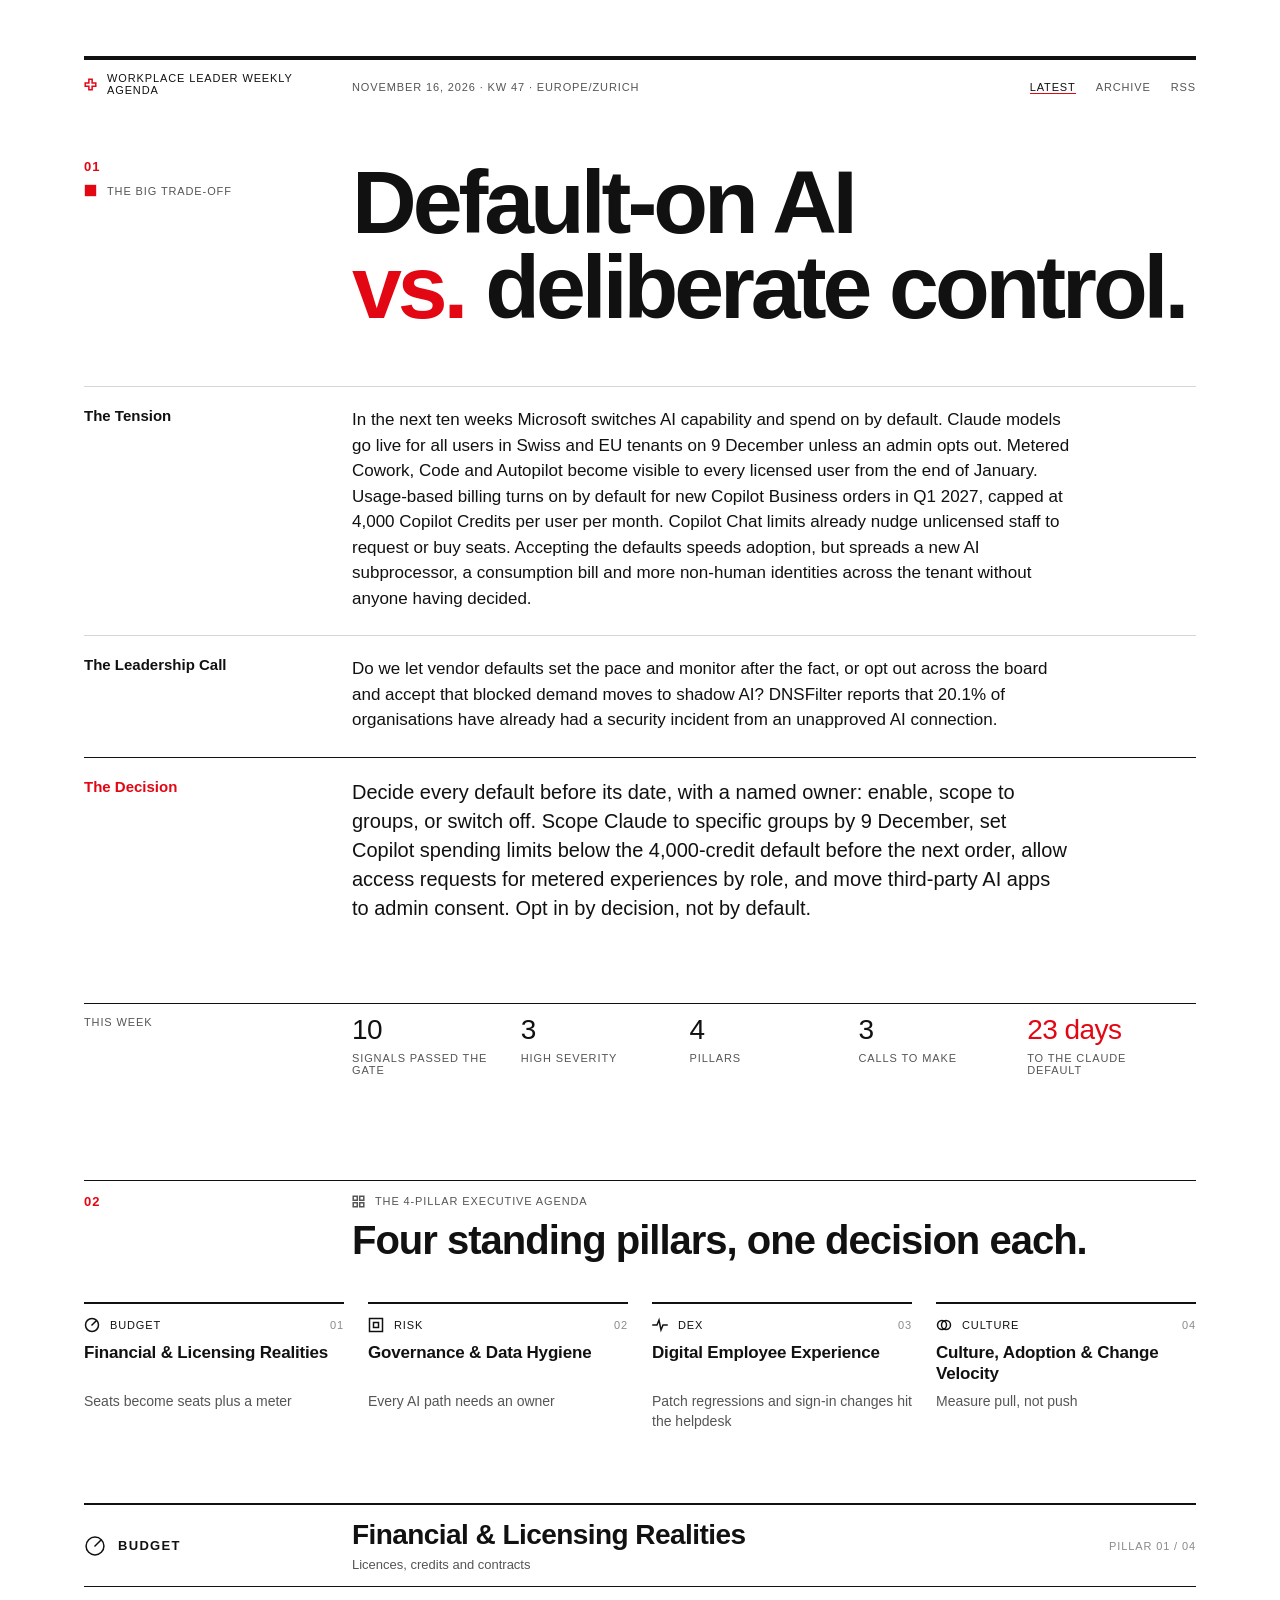
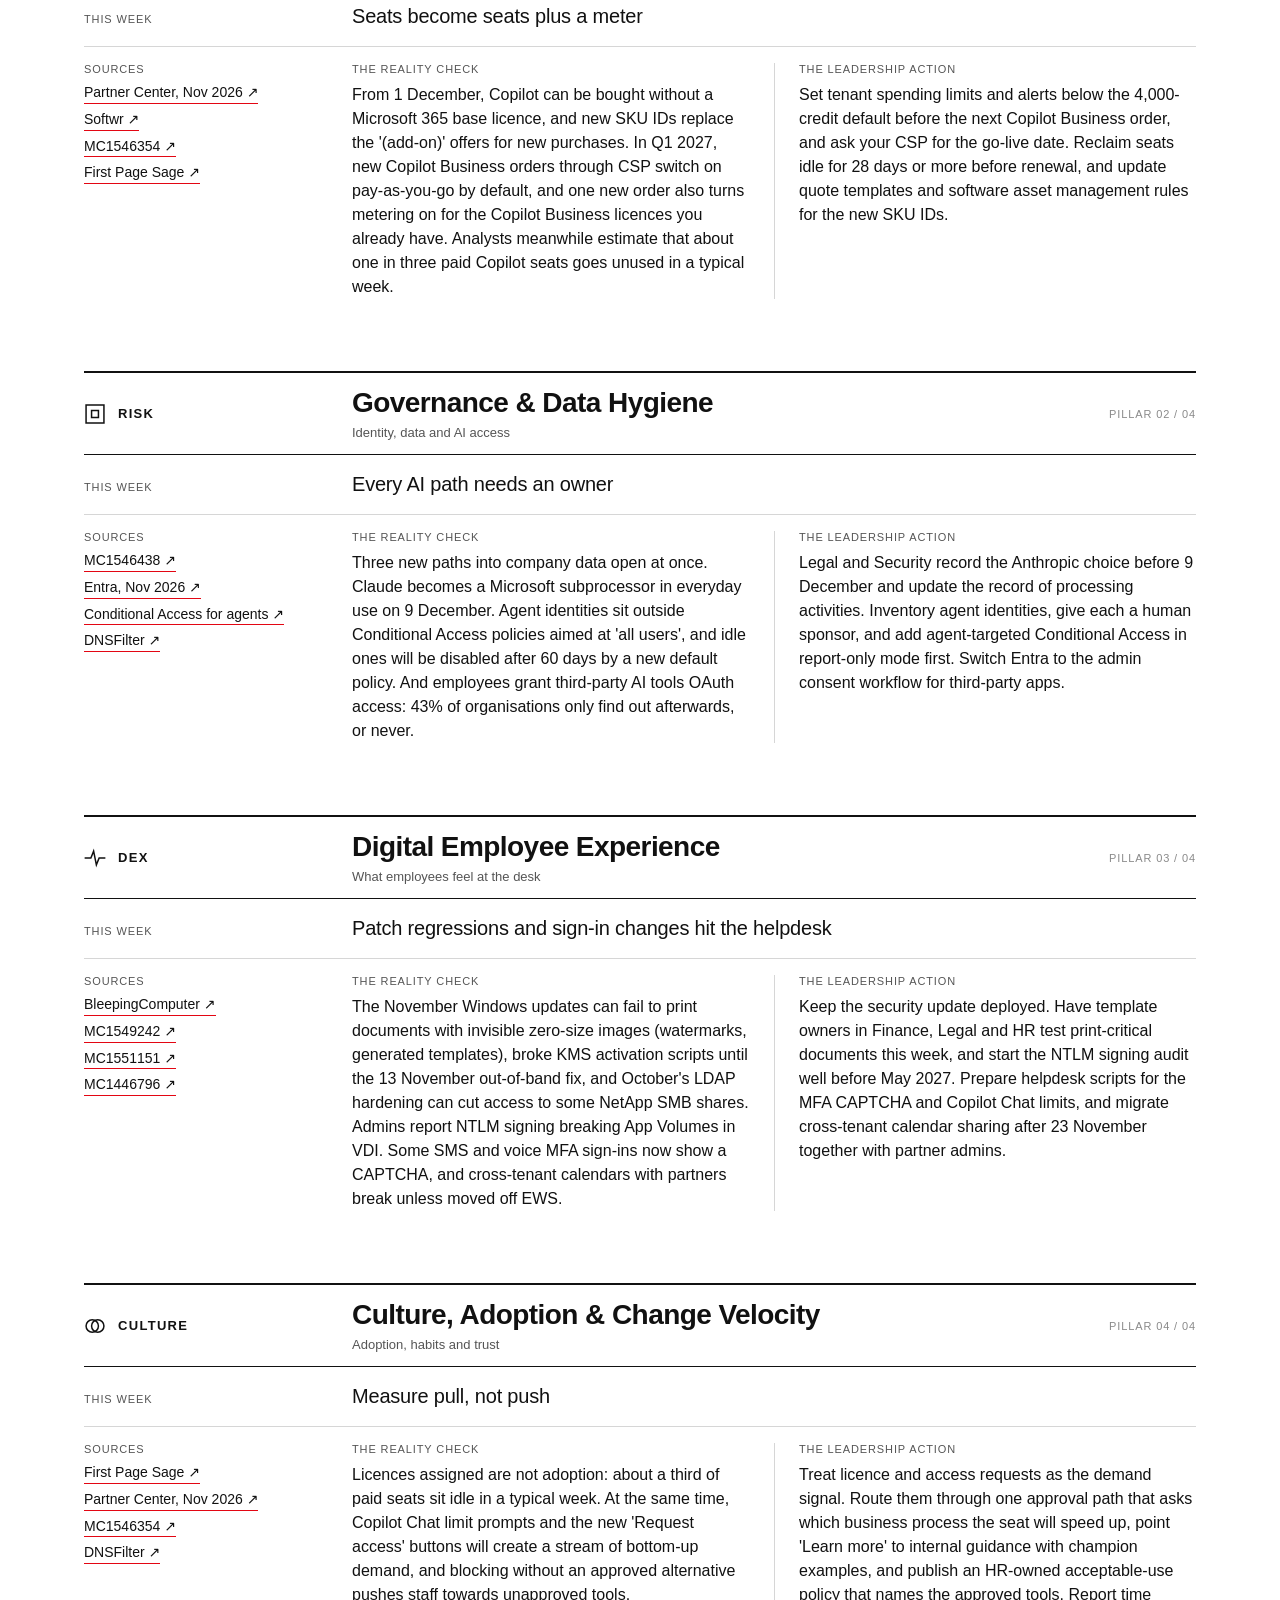
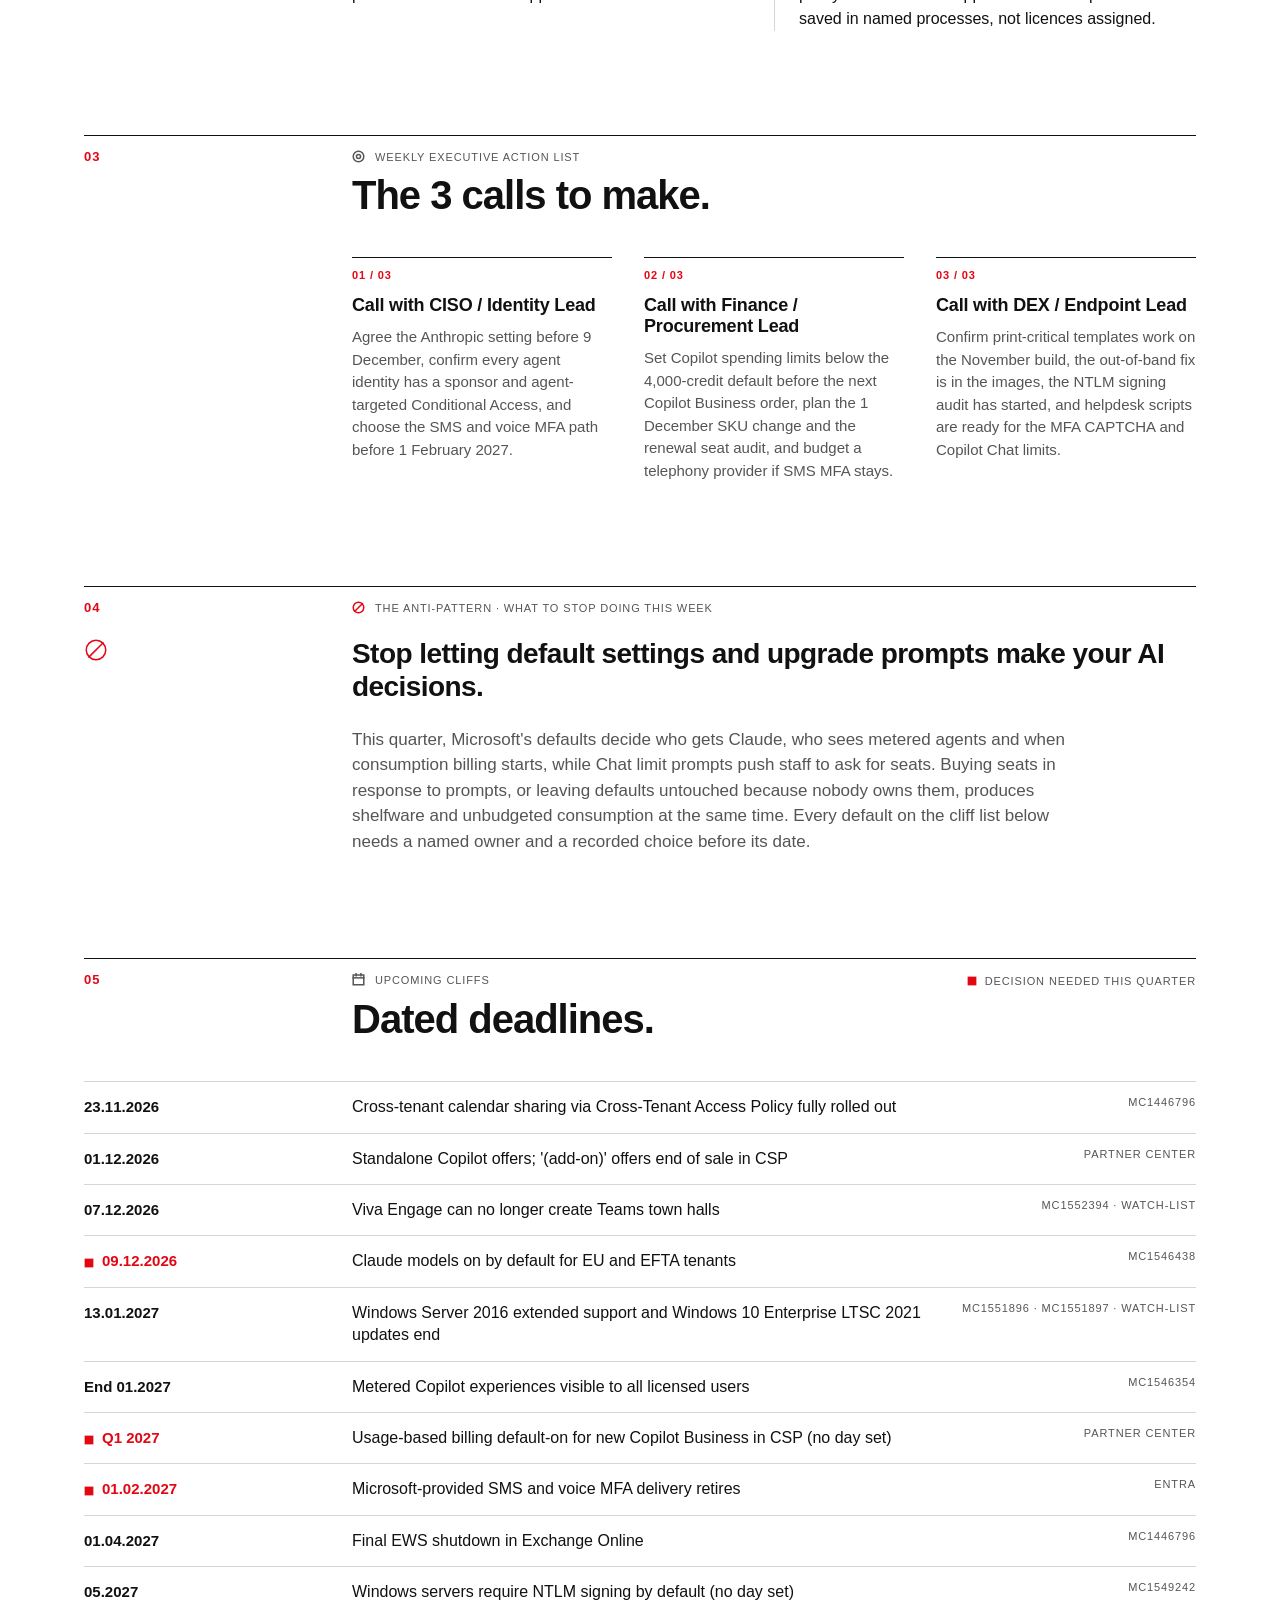
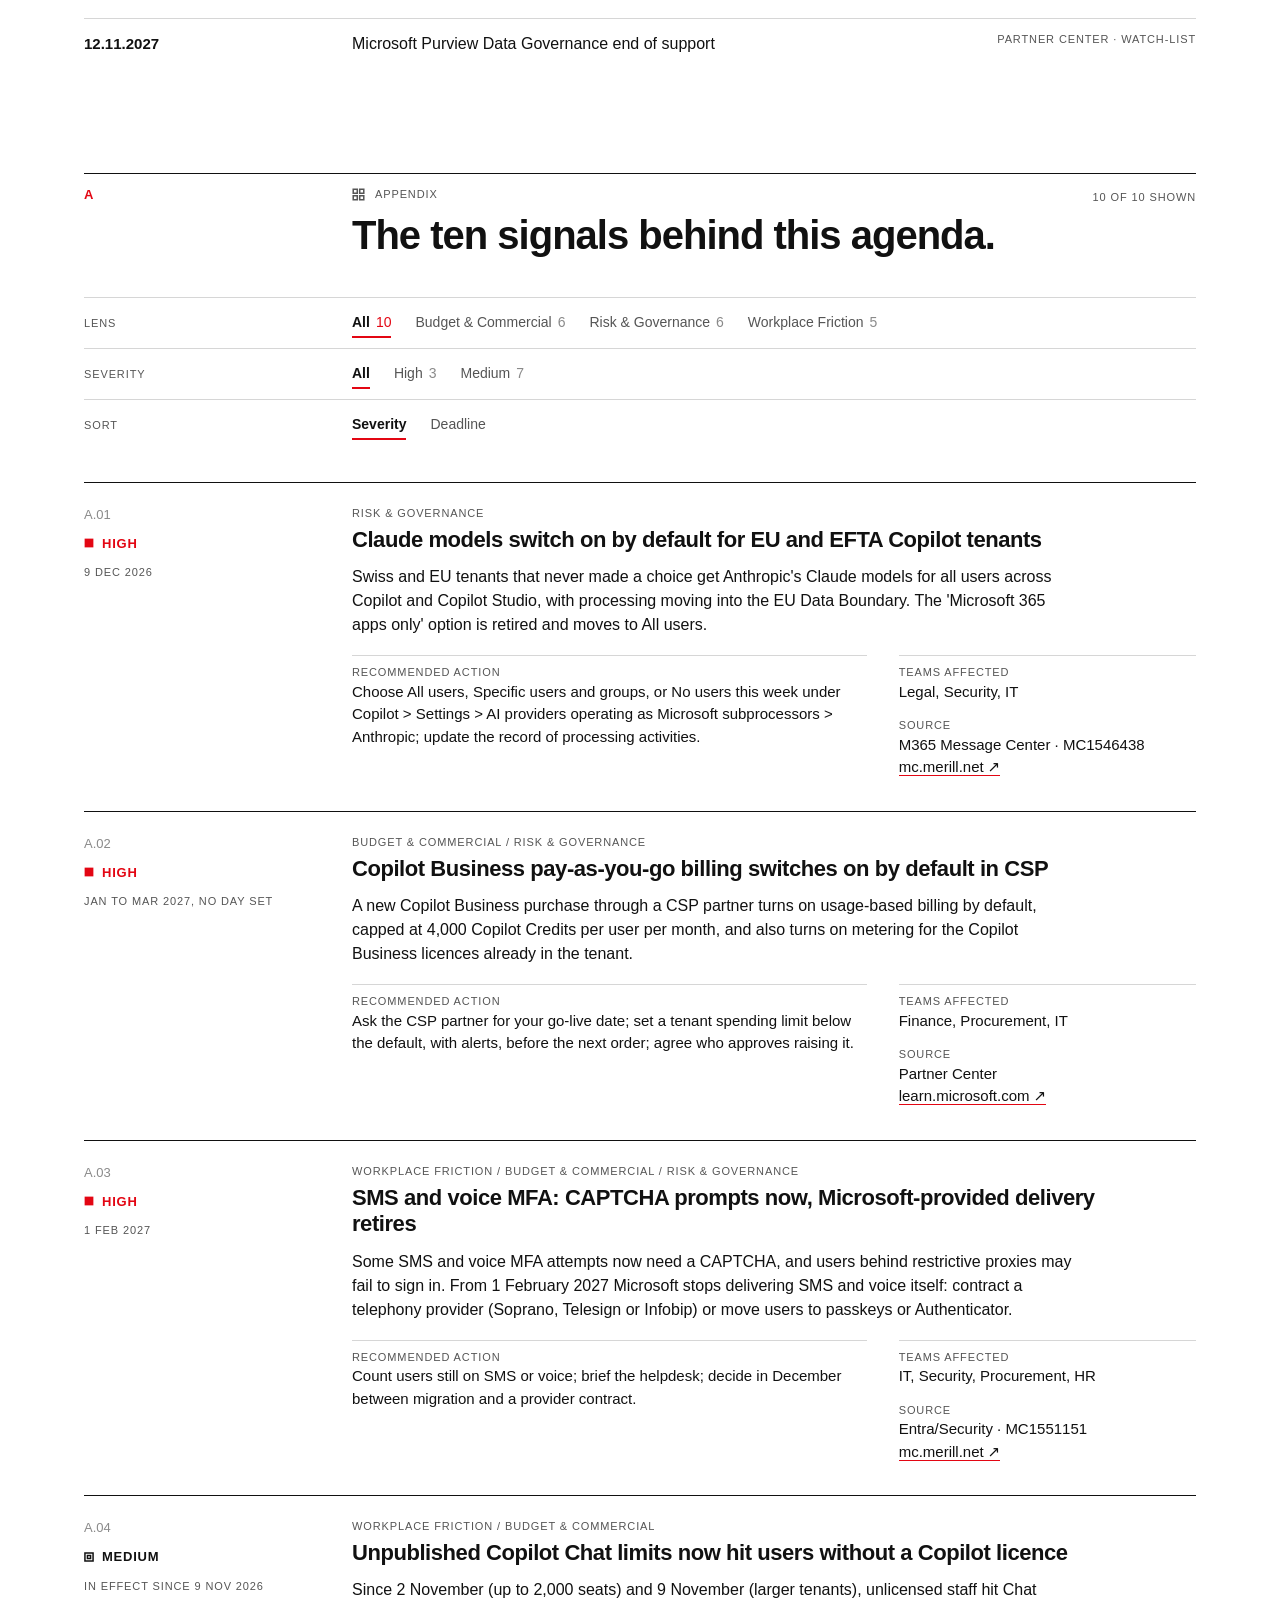
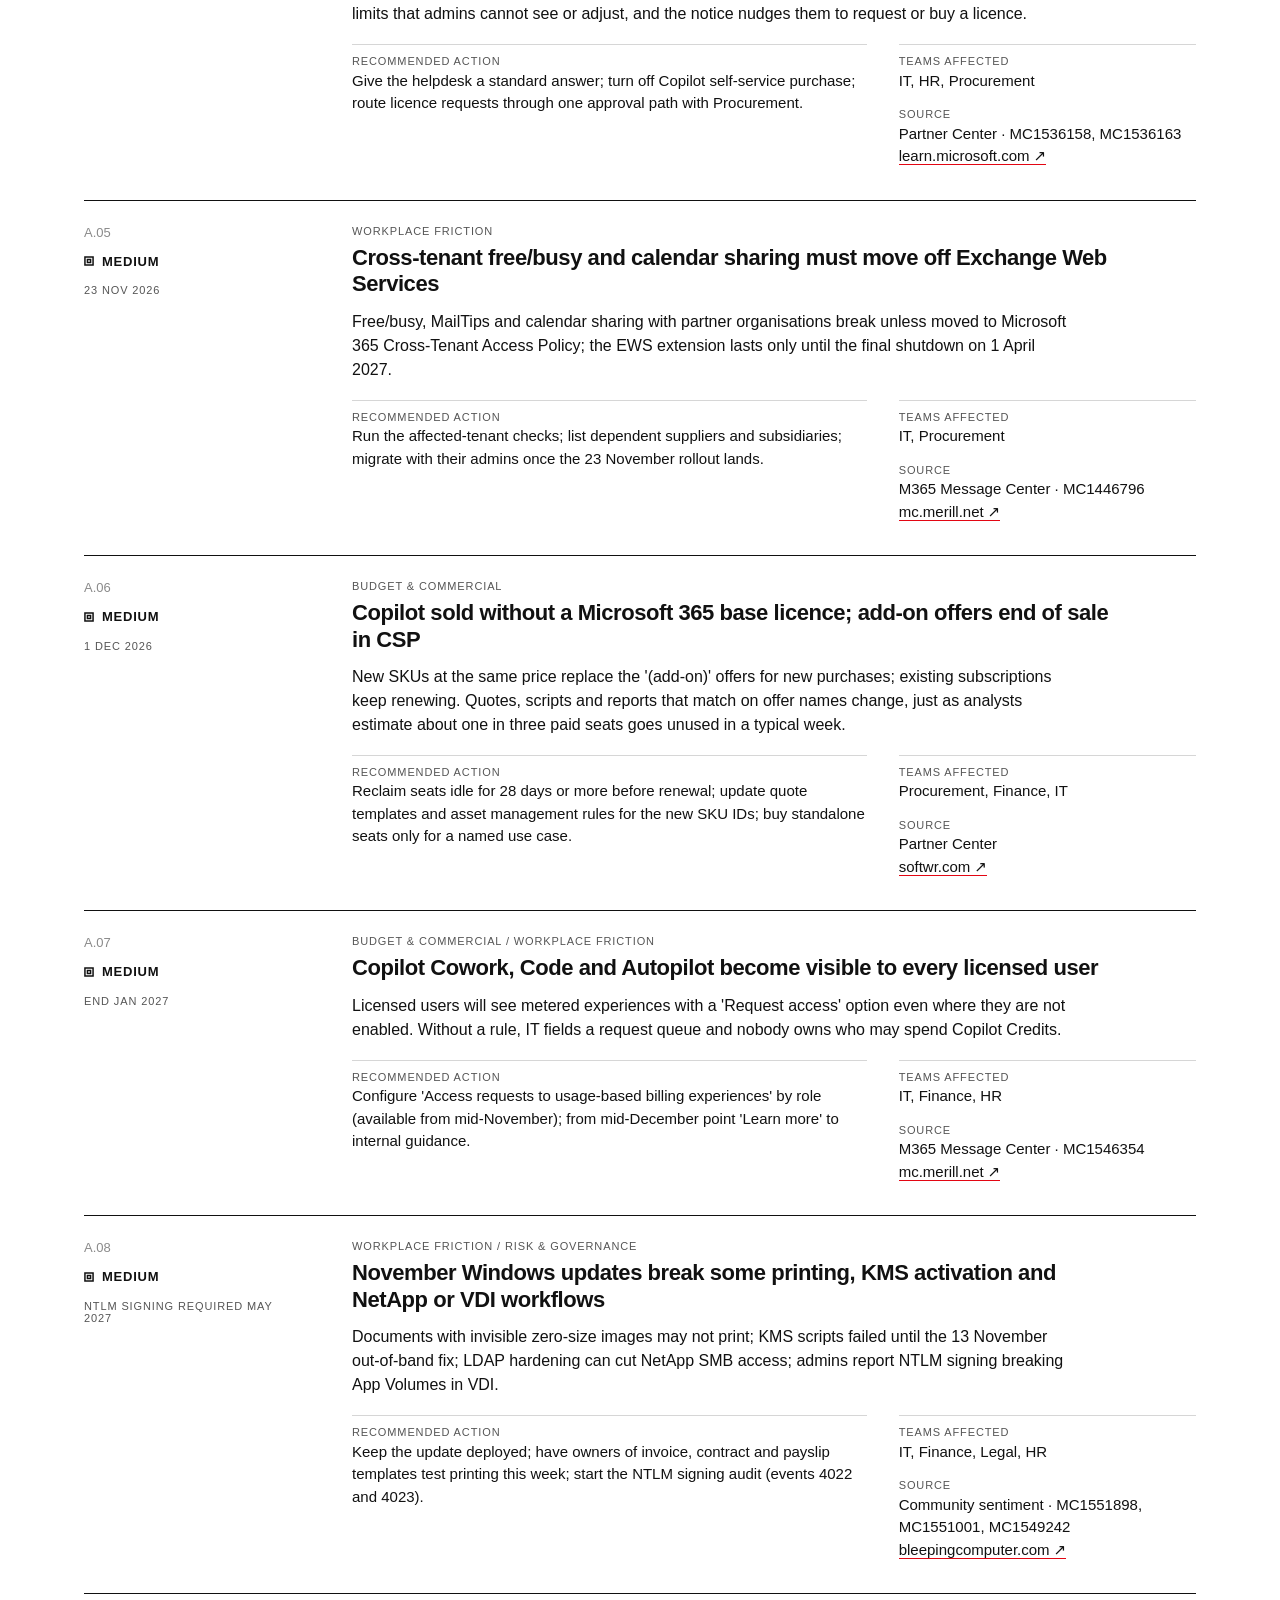
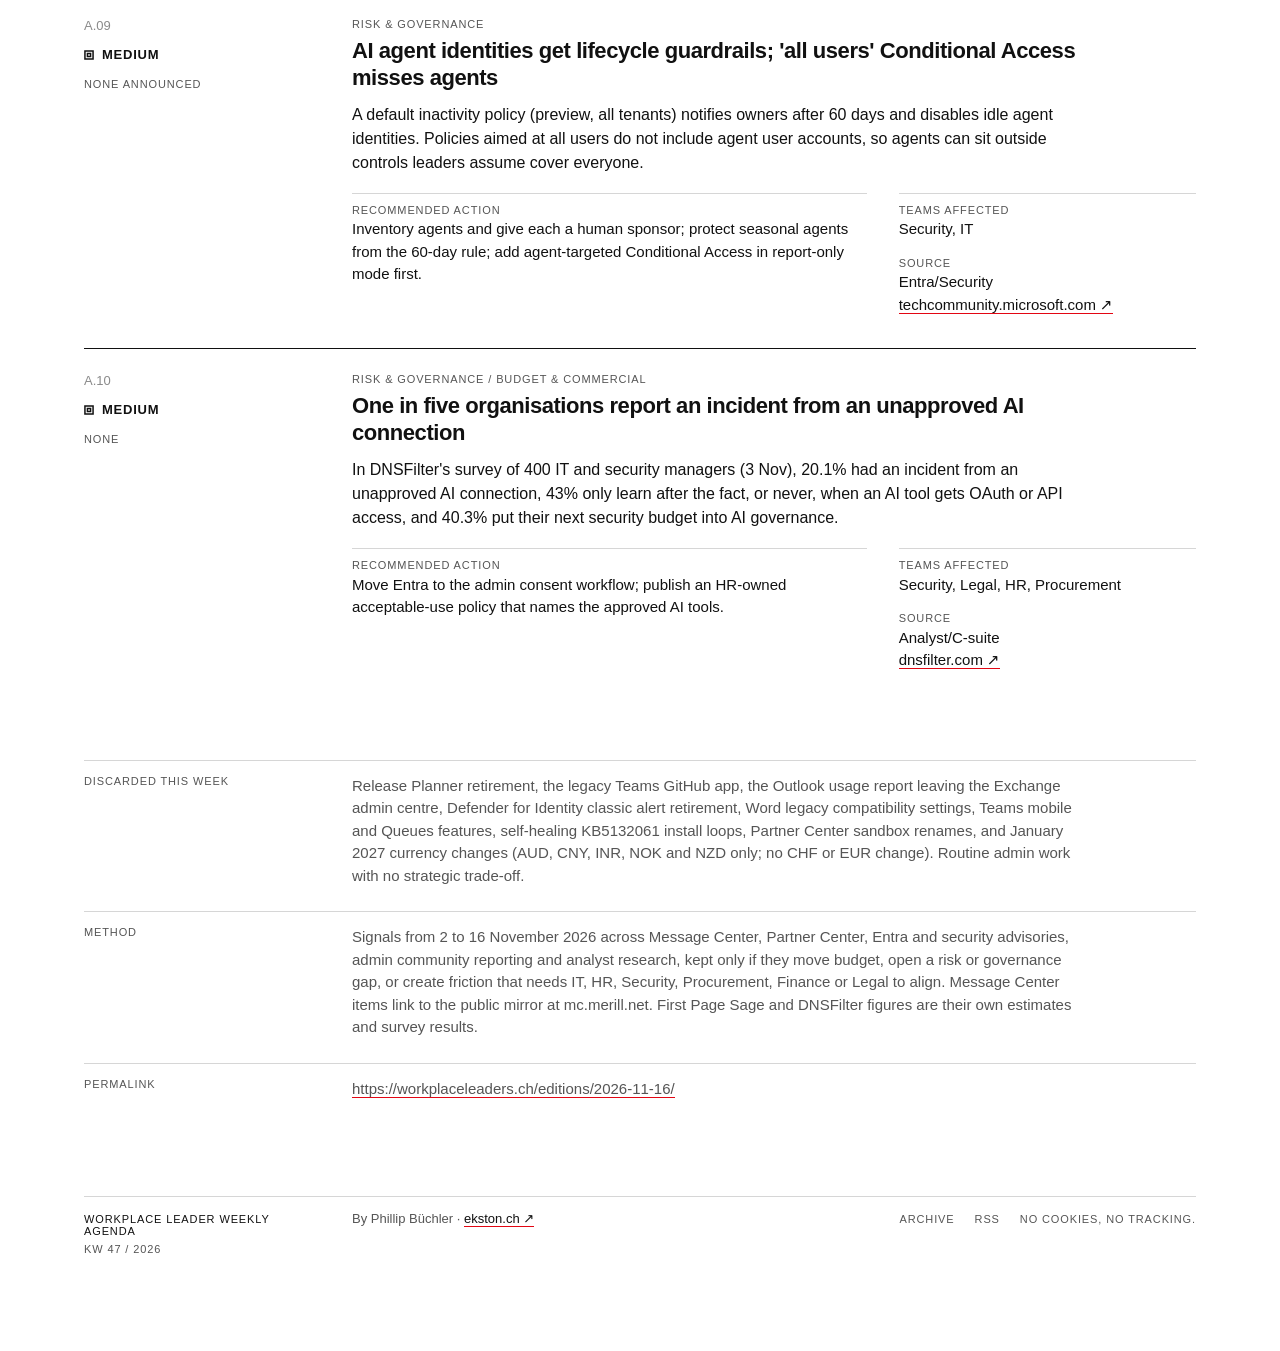
==== commit f11b7927: "Footer with author link, feed copyright, STYLE.md editorial guide" ====
--- a/index.html
+++ b/index.html
@@ -283,7 +283,13 @@
 <div class="row hair-l" style="margin-top:24px;padding-top:14px"><div class="l label">Method</div><p class="r body small">Signals from 2 to 16 November 2026 across Message Center, Partner Center, Entra and security advisories, admin community reporting and analyst research, kept only if they move budget, open a risk or governance gap, or create friction that needs IT, HR, Security, Procurement, Finance or Legal to align. Message Center items link to the public mirror at mc.merill.net. First Page Sage and DNSFilter figures are their own estimates and survey results.</p></div>
 <div class="row hair-l" style="margin-top:24px;padding-top:14px"><div class="l label">Permalink</div><p class="r body small"><a class="src" href="https://workplaceleaders.ch/editions/2026-11-16/">https://workplaceleaders.ch/editions/2026-11-16/</a></p></div>
 <script src="assets/filters.js" defer></script>
-<footer class="hair foot label"><span>Workplace Leader Weekly Agenda · KW 47 / 2026</span><span>No cookies, no tracking.</span></footer>
+<footer class="foot">
+  <div class="fl"><span class="label ink">Workplace Leader Weekly Agenda</span><span class="label">KW 47 / 2026</span></div>
+  <div class="fr">
+    <span class="by">By Phillip Büchler · <a class="src" href="https://ekston.ch" rel="noopener">ekston.ch ↗</a></span>
+    <nav class="label fnav" aria-label="Footer"><a href="archive/">Archive</a><a href="feed.xml">RSS</a><span>No cookies, no tracking.</span></nav>
+  </div>
+</footer>
 </div>
 </body>
 </html>
--- a/assets/style.css
+++ b/assets/style.css
@@ -118,7 +118,14 @@
 .meta > div { padding-top: 8px; font-size: 15px; line-height: 1.5; }
 .meta .wide { flex: 2 1 320px; } .meta .narrow { flex: 1 1 200px; }
 .small { font-size: 15px; color: var(--grey); }
-.foot { margin-top: 96px; padding-top: 12px; display: flex; justify-content: space-between; flex-wrap: wrap; gap: 12px; }
+.foot { margin-top: 96px; padding-top: 14px; border-top: 1px solid var(--rule); display: flex; flex-wrap: wrap; column-gap: 48px; row-gap: 12px; align-items: baseline; }
+.foot .fl { flex: 0 0 220px; min-width: 160px; display: flex; flex-direction: column; gap: 6px; }
+.foot .fr { flex: 1 1 520px; display: flex; justify-content: space-between; flex-wrap: wrap; gap: 12px; align-items: baseline; }
+.foot .by { font-size: 13px; color: var(--grey); }
+.foot .by a { color: var(--ink); }
+.fnav { display: flex; flex-wrap: wrap; gap: 20px; }
+.fnav a { text-decoration: none; }
+.fnav a:hover { color: var(--ink); border-bottom: 1px solid var(--red); }
 
 .adate { font-size: 15px; font-weight: 700; font-variant-numeric: tabular-nums; }
 .arch { padding: 20px 0 24px; align-items: baseline; }
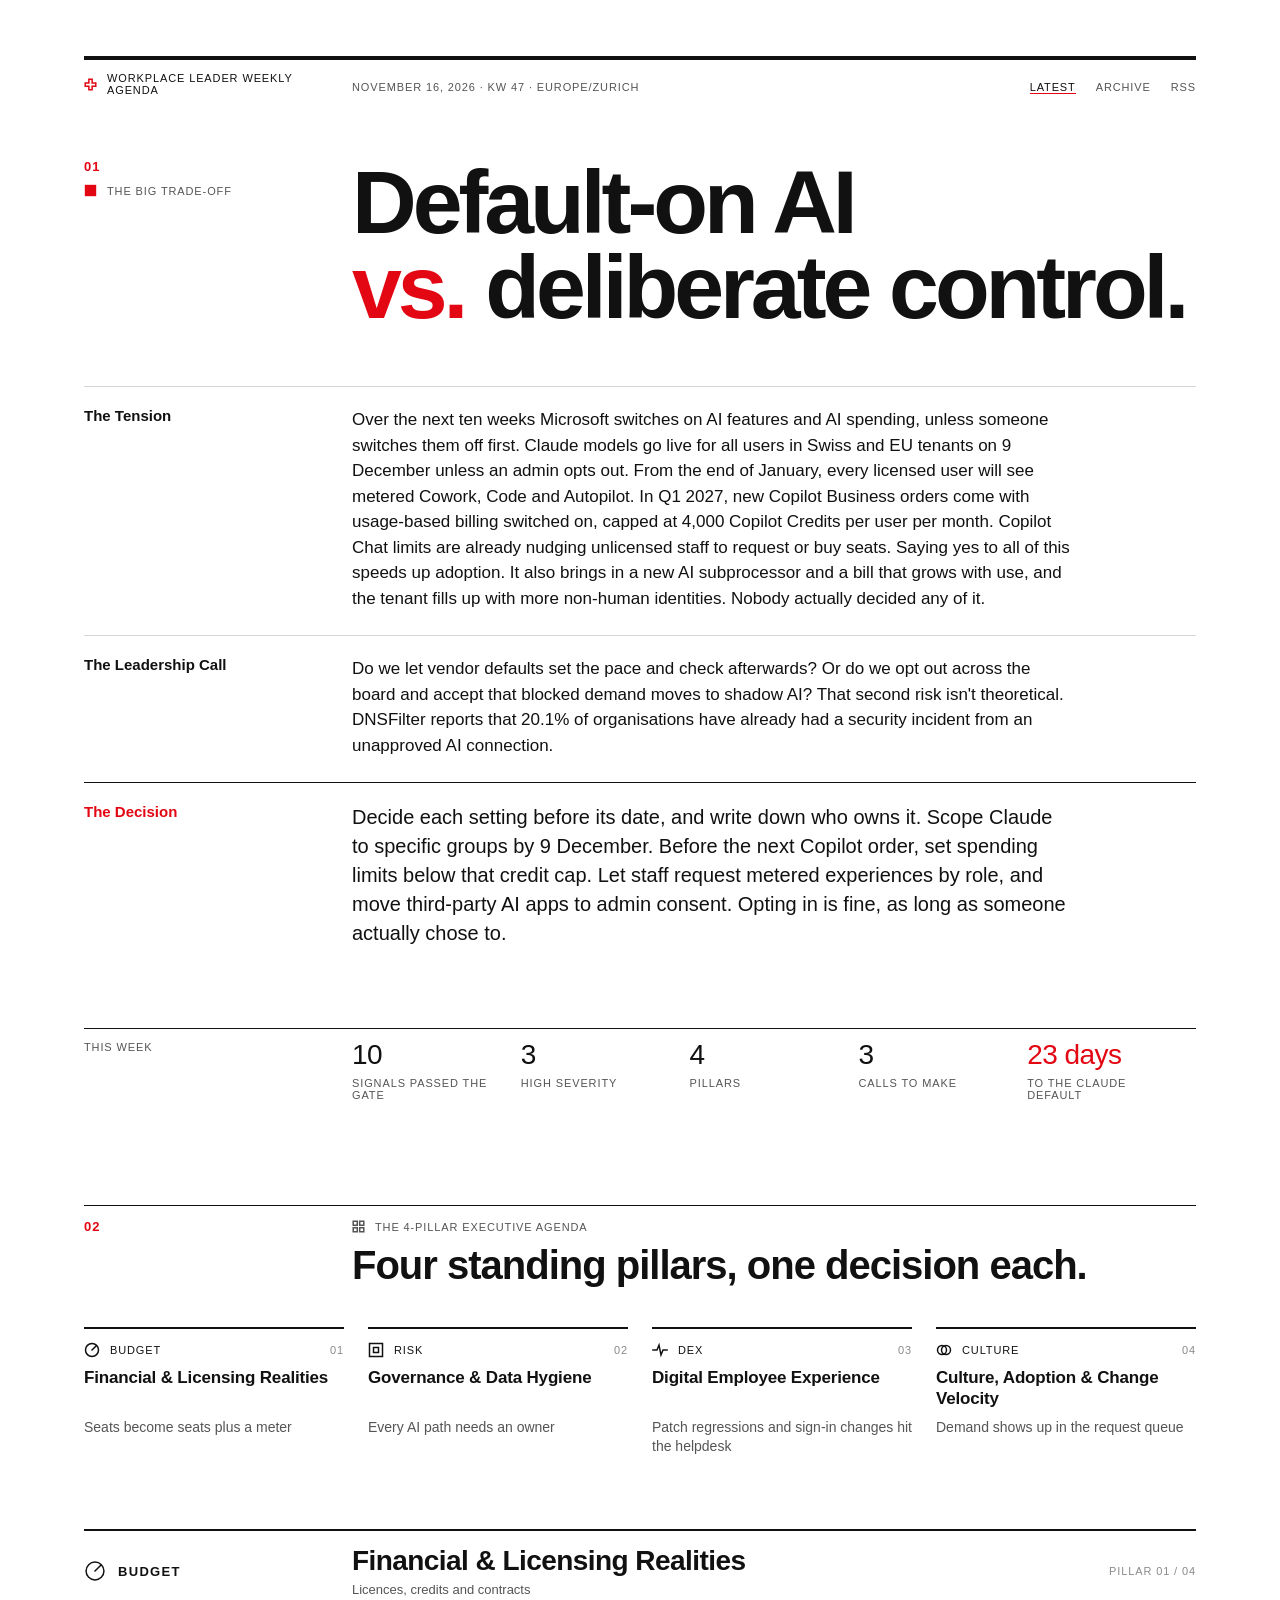
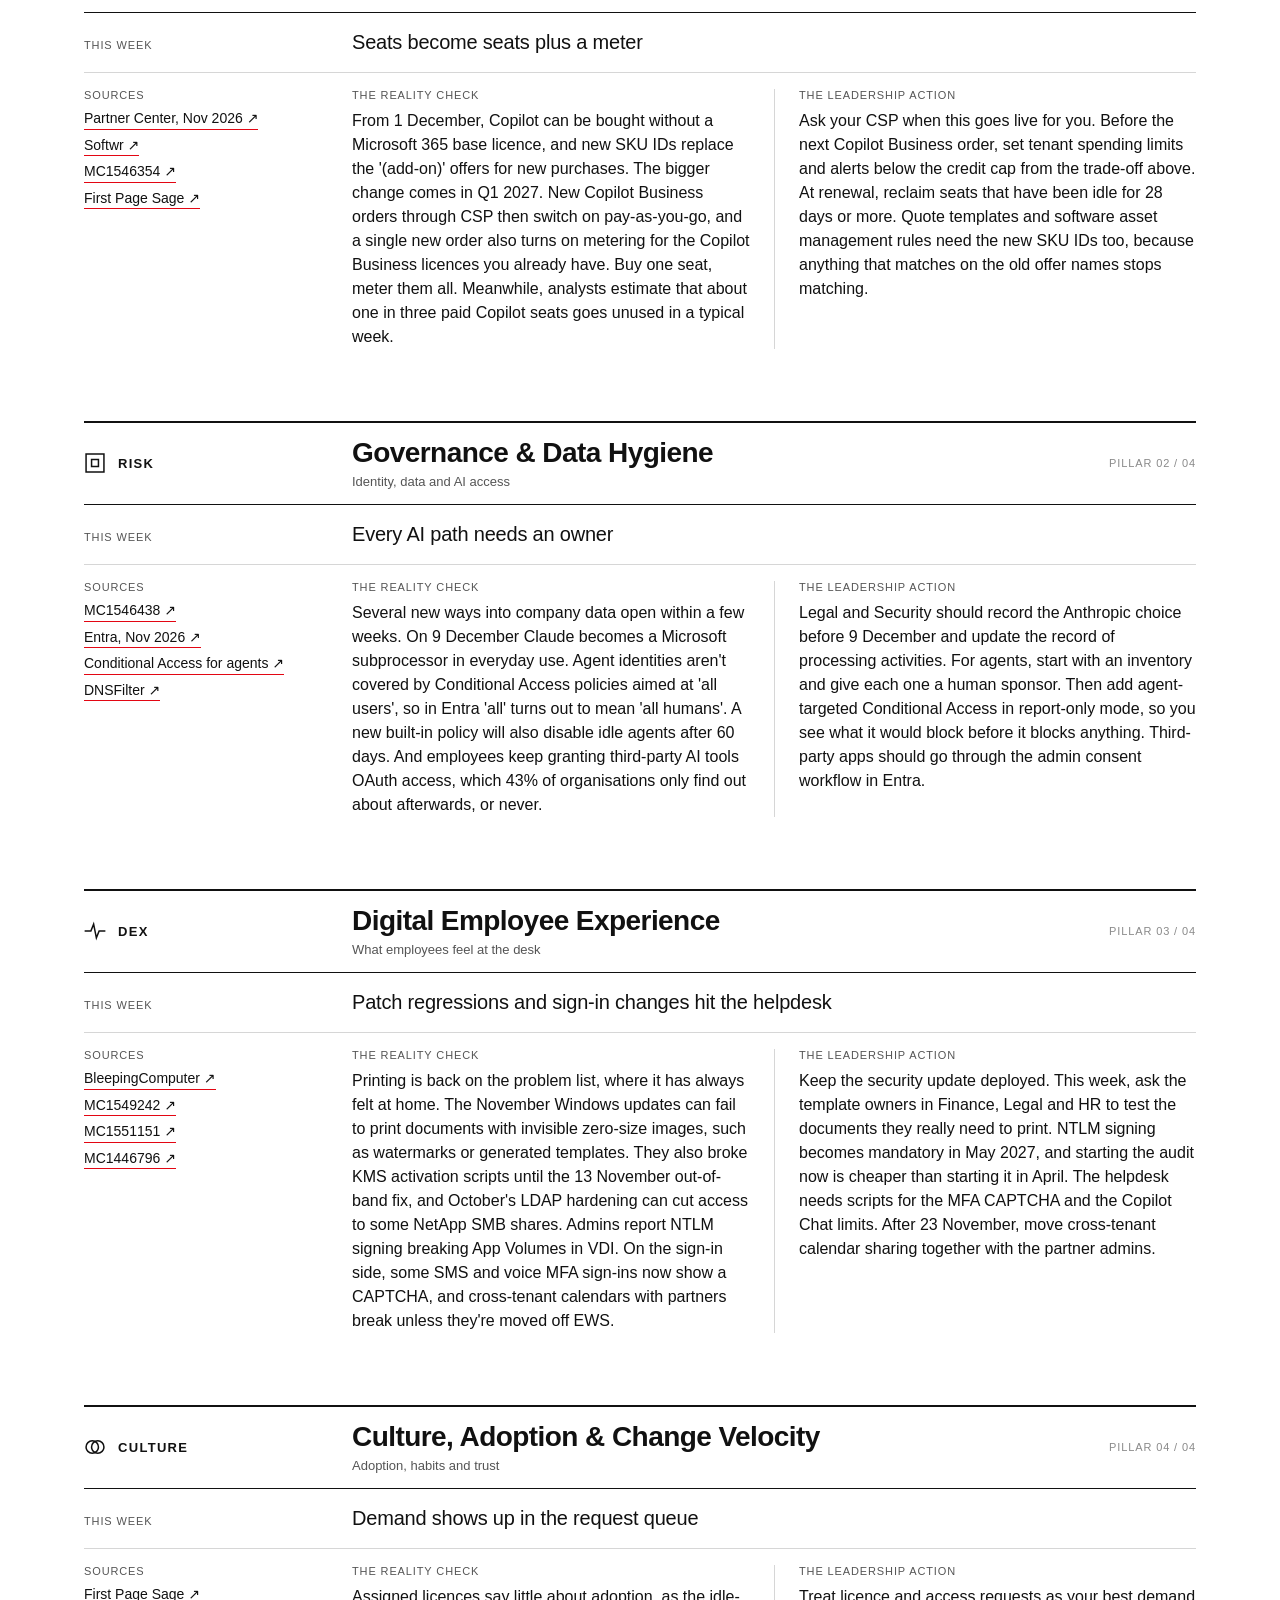
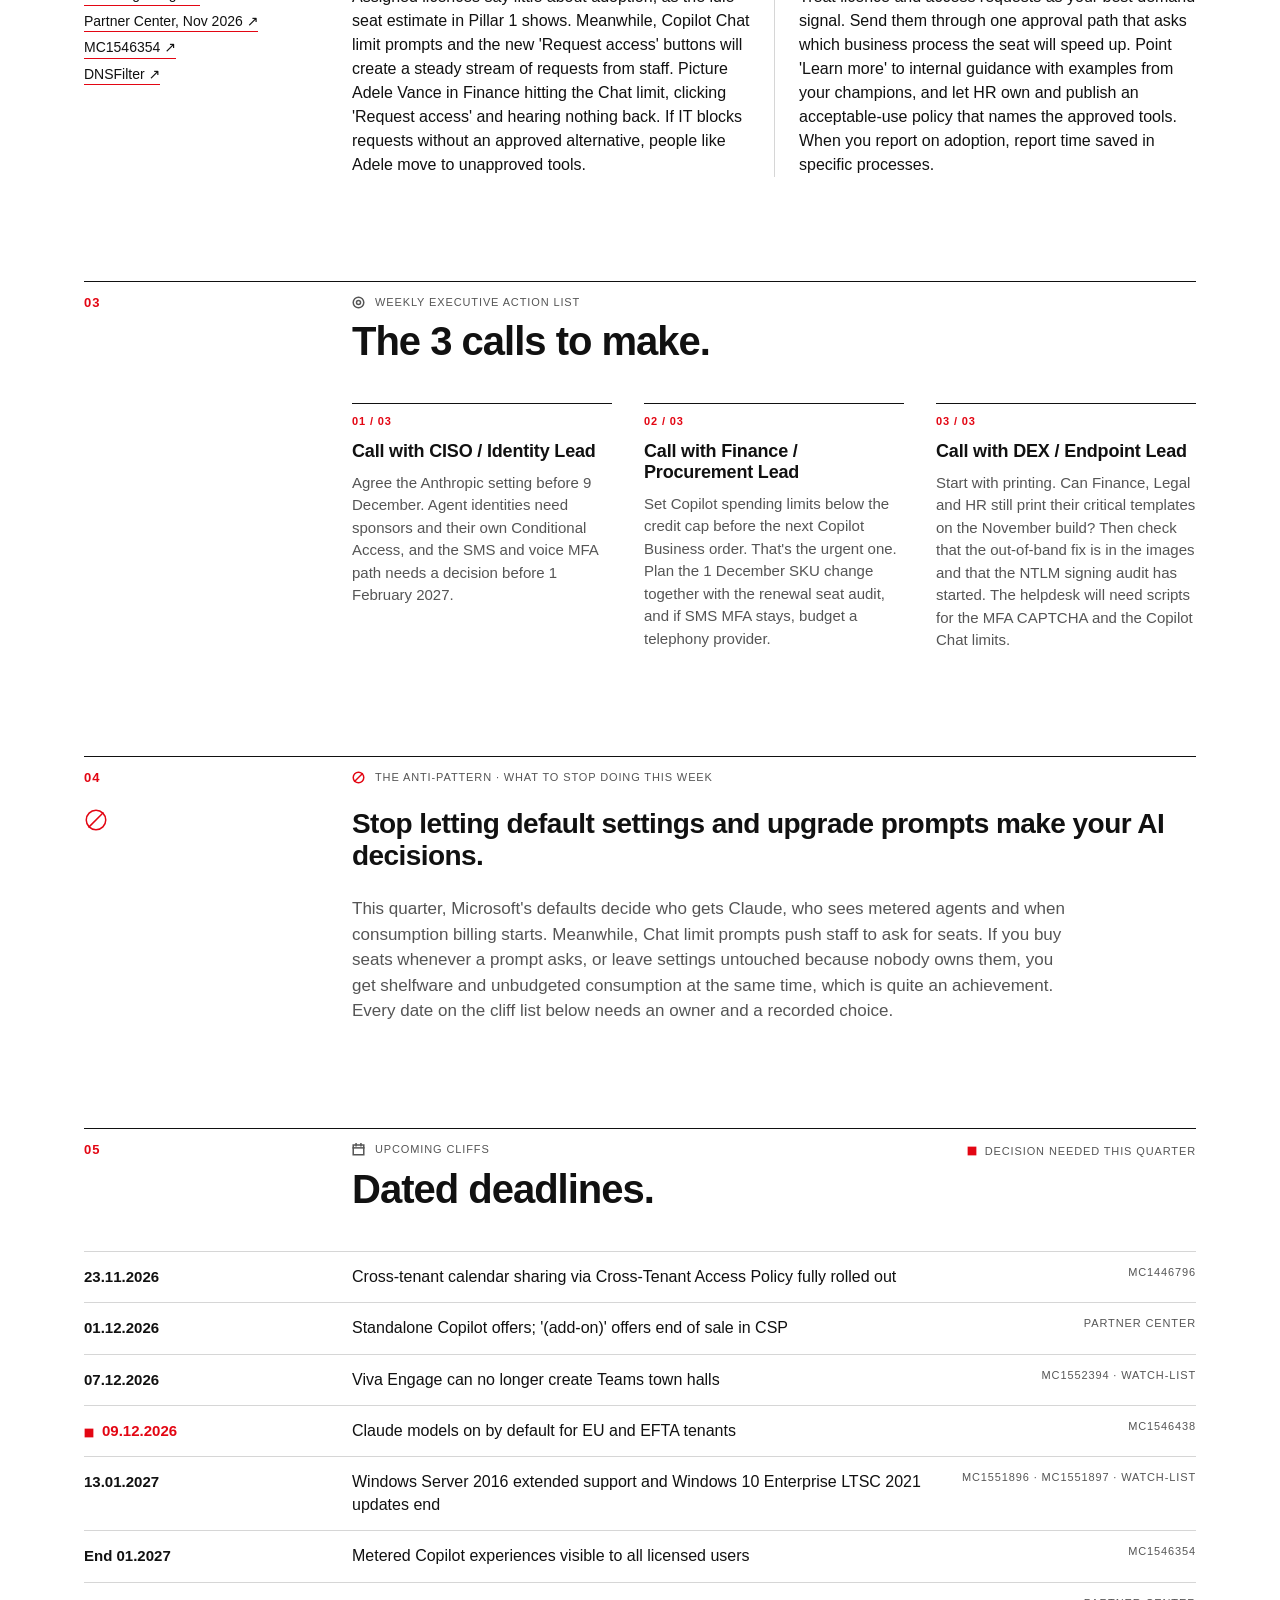
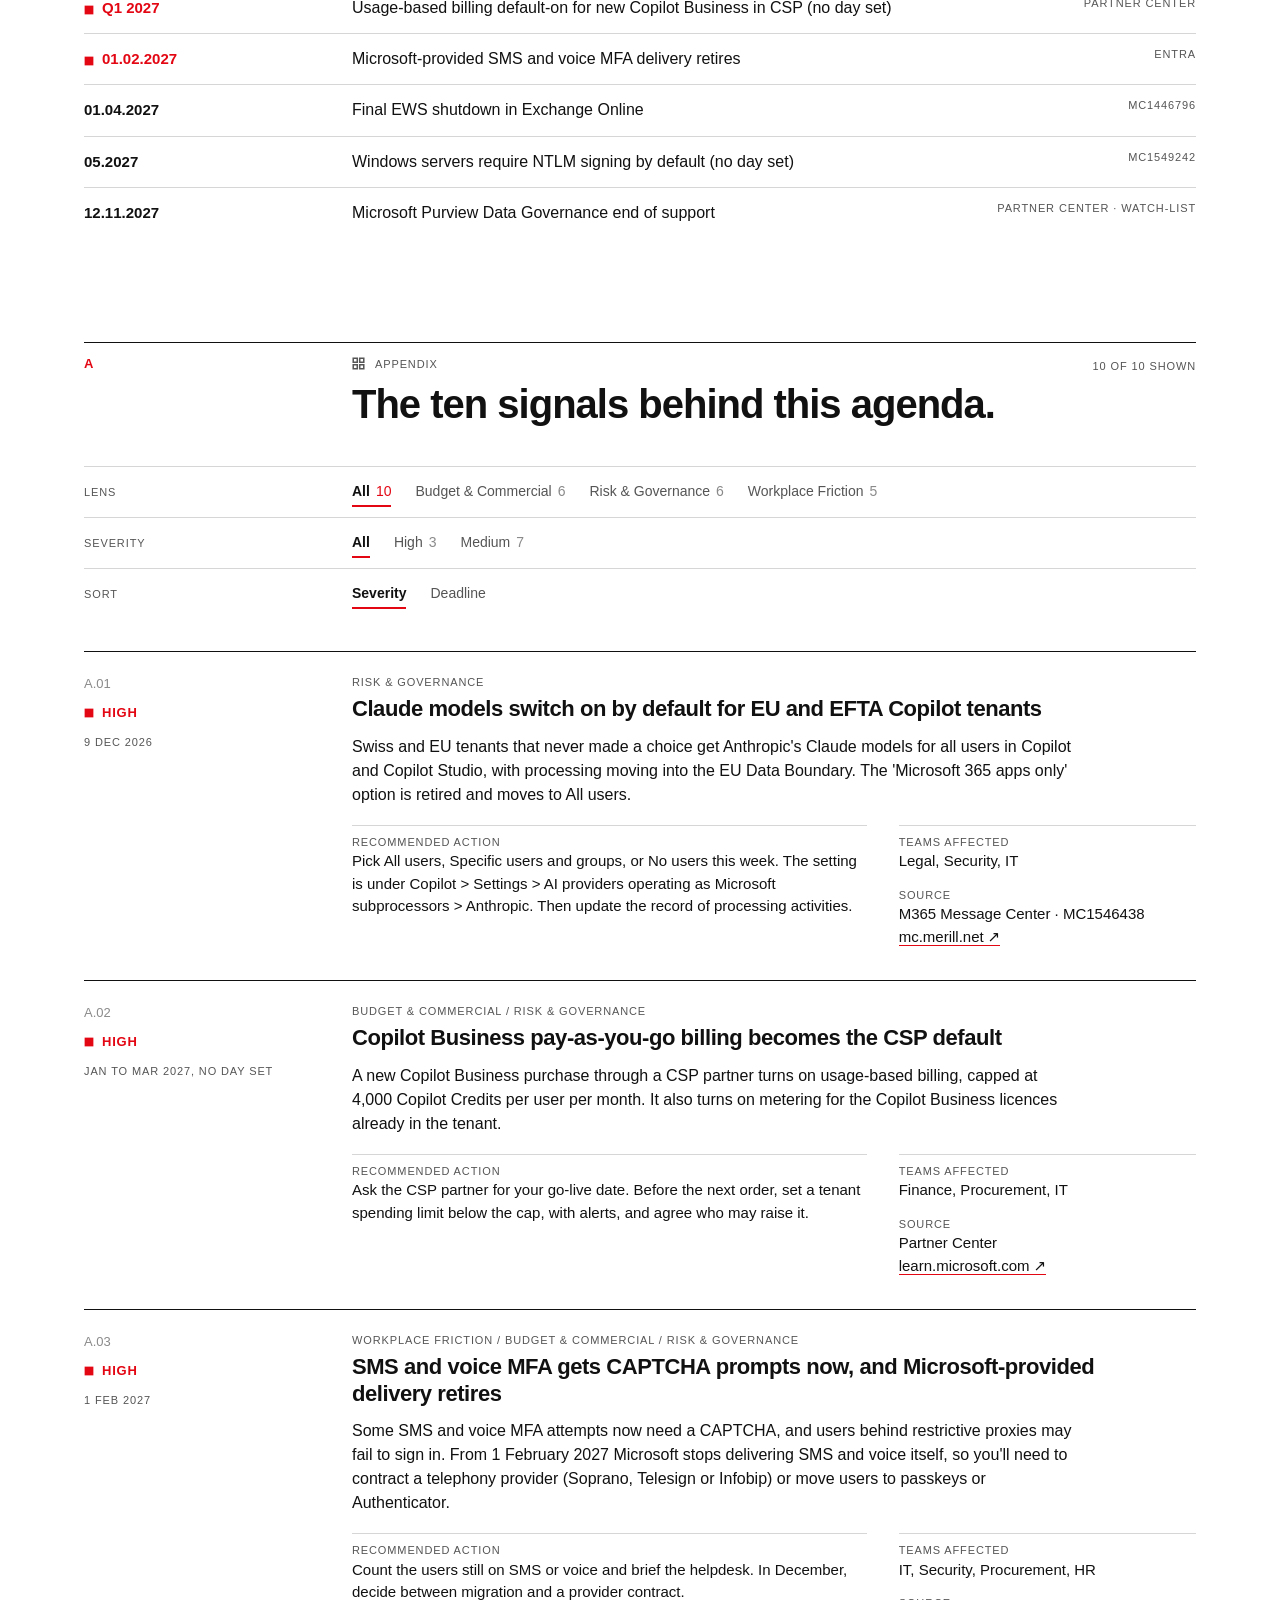
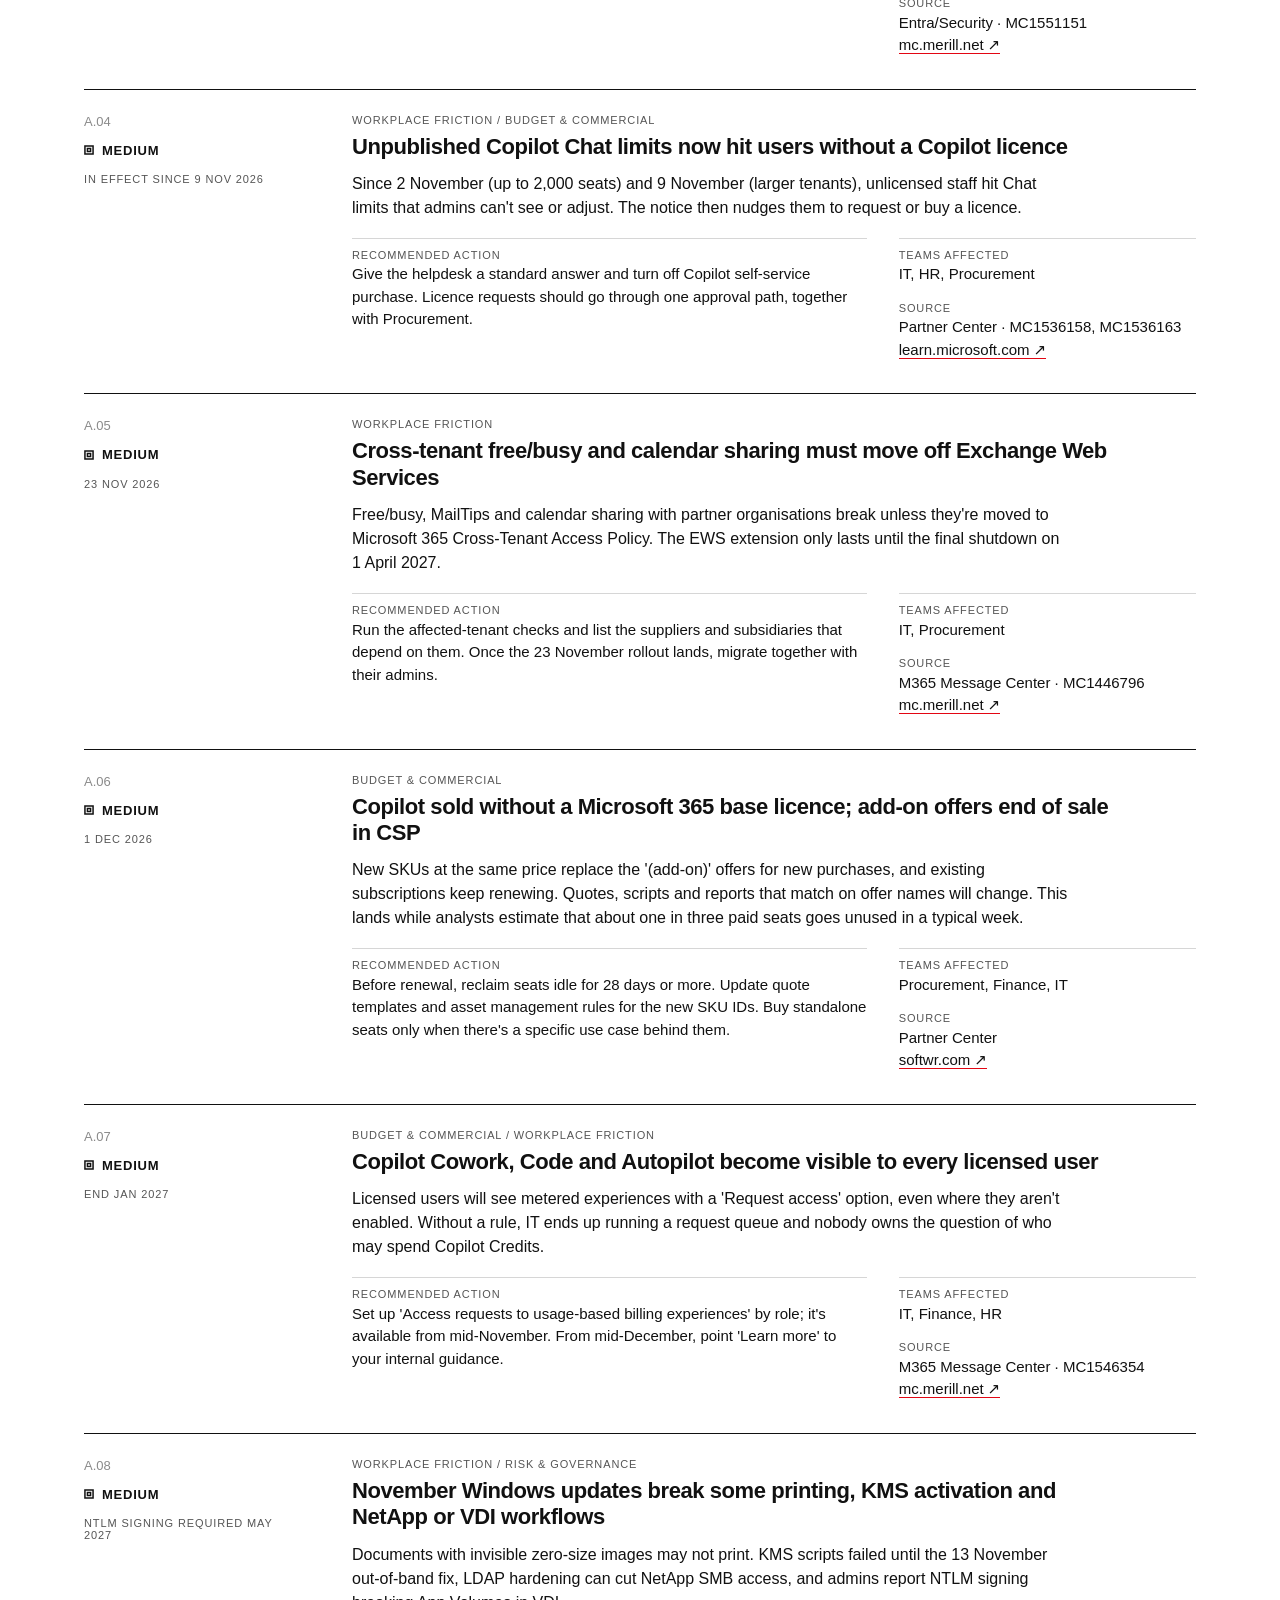
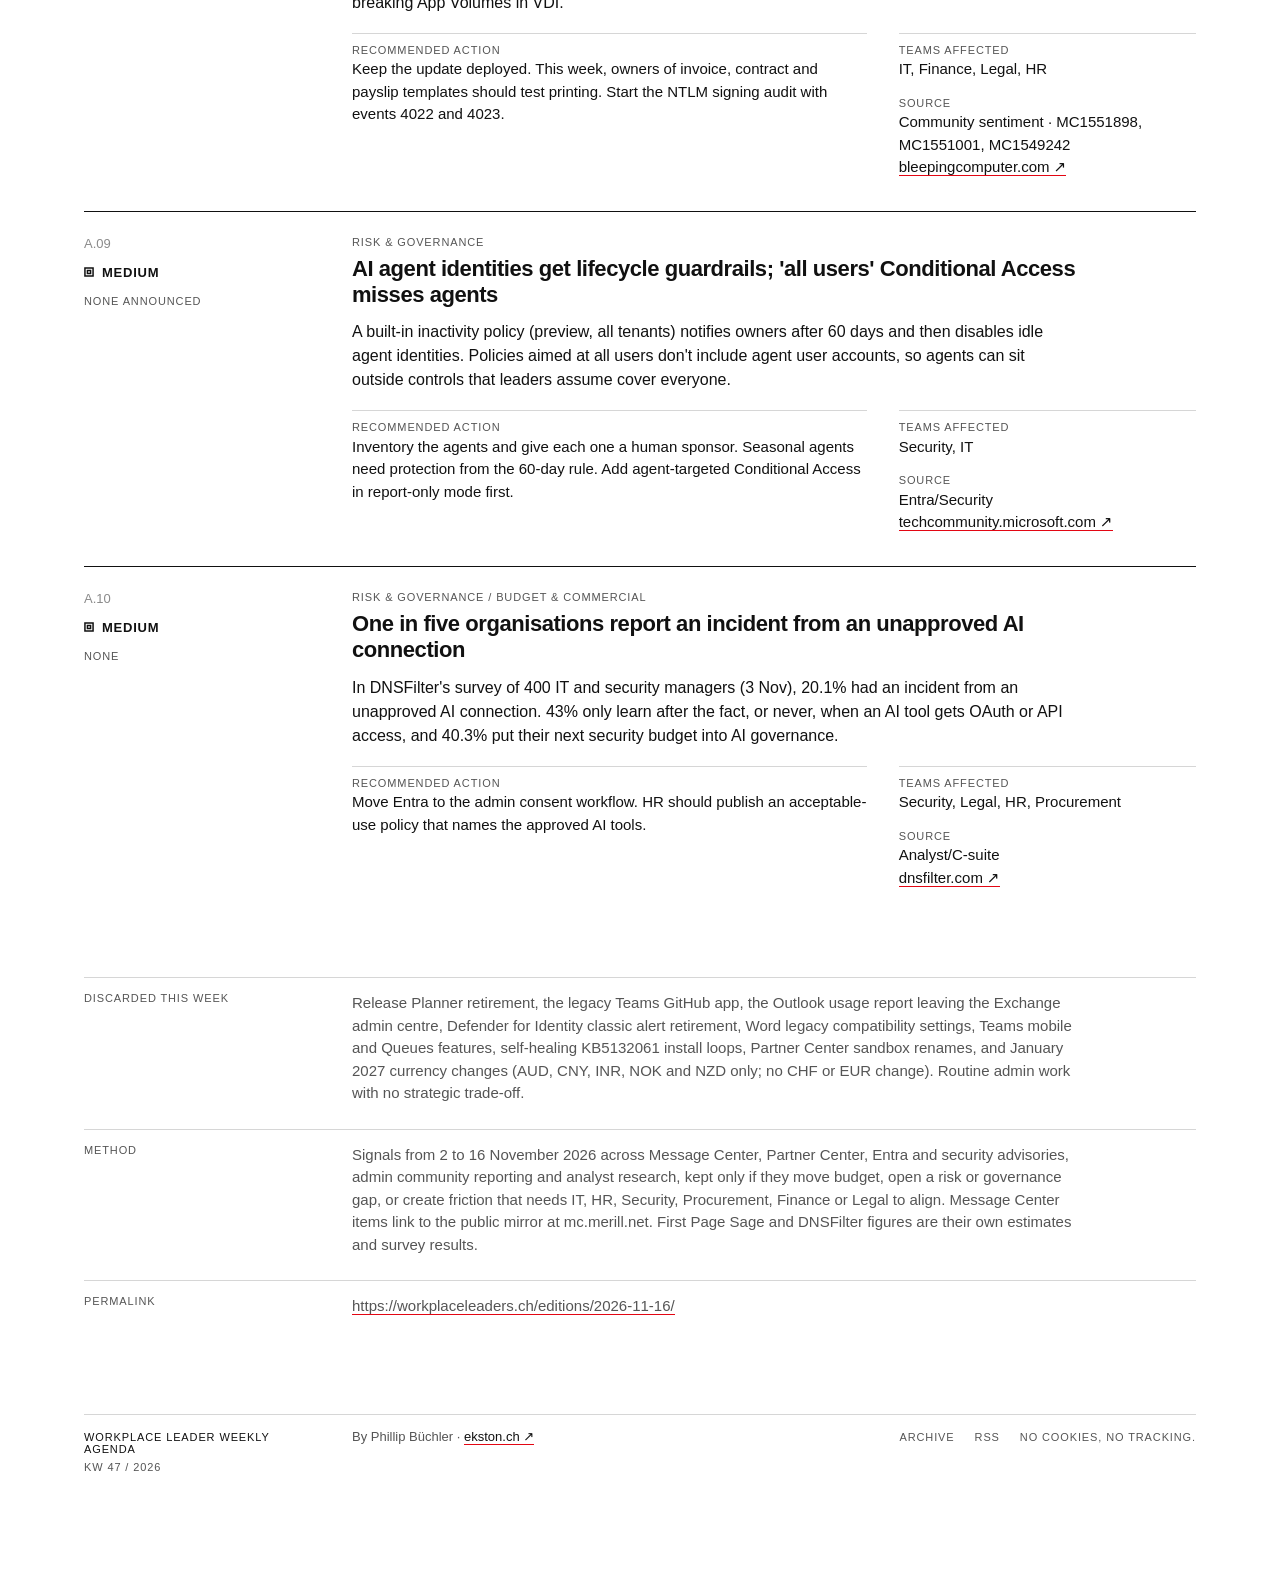
==== commit d30ff89f: "Rewrite 16 Nov edition in plainer voice with light dry humour; STYLE.md humour rule" ====
--- a/index.html
+++ b/index.html
@@ -4,12 +4,12 @@
 <meta charset="utf-8">
 <meta name="viewport" content="width=device-width, initial-scale=1">
 <title>Workplace Leader Weekly Agenda: Default-On AI vs. Deliberate Control</title>
-<meta name="description" content="Microsoft switches AI capability and spend on by default in the next ten weeks: Claude in Swiss and EU tenants on 9 December, metered Copilot experiences from January, pay-as-you-go Copilot Business billing in Q1 2027. Decide every default before its date, with a named owner.">
+<meta name="description" content="Over the next ten weeks Microsoft switches on AI features and AI spending unless someone says no. Claude arrives in Swiss and EU tenants on 9 December. Metered Copilot experiences show up from January, and pay-as-you-go billing for Copilot Business follows in Q1 2027. Each setting needs a decision and an owner before its date.">
 <link rel="canonical" href="https://workplaceleaders.ch/editions/2026-11-16/">
 <meta property="og:site_name" content="Workplace Leader Weekly Agenda">
 <meta property="og:type" content="article">
 <meta property="og:title" content="Workplace Leader Weekly Agenda: Default-On AI vs. Deliberate Control">
-<meta property="og:description" content="Microsoft switches AI capability and spend on by default in the next ten weeks: Claude in Swiss and EU tenants on 9 December, metered Copilot experiences from January, pay-as-you-go Copilot Business billing in Q1 2027. Decide every default before its date, with a named owner.">
+<meta property="og:description" content="Over the next ten weeks Microsoft switches on AI features and AI spending unless someone says no. Claude arrives in Swiss and EU tenants on 9 December. Metered Copilot experiences show up from January, and pay-as-you-go billing for Copilot Business follows in Q1 2027. Each setting needs a decision and an owner before its date.">
 <meta property="og:url" content="https://workplaceleaders.ch/editions/2026-11-16/">
 <meta name="twitter:card" content="summary">
 <meta name="color-scheme" content="light dark">
@@ -28,9 +28,9 @@
   <div class="r"><h1 id="tradeoff">Default-on AI<br><span class="red">vs.</span> deliberate control.</h1></div>
 </section>
 <div style="margin-top:56px">
-<div class="trade row hair-l"><div class="l k">The Tension</div><p class="r body">In the next ten weeks Microsoft switches AI capability and spend on by default. Claude models go live for all users in Swiss and EU tenants on 9 December unless an admin opts out. Metered Cowork, Code and Autopilot become visible to every licensed user from the end of January. Usage-based billing turns on by default for new Copilot Business orders in Q1 2027, capped at 4,000 Copilot Credits per user per month. Copilot Chat limits already nudge unlicensed staff to request or buy seats. Accepting the defaults speeds adoption, but spreads a new AI subprocessor, a consumption bill and more non-human identities across the tenant without anyone having decided.</p></div>
-<div class="trade row hair-l"><div class="l k">The Leadership Call</div><p class="r body">Do we let vendor defaults set the pace and monitor after the fact, or opt out across the board and accept that blocked demand moves to shadow AI? DNSFilter reports that 20.1% of organisations have already had a security incident from an unapproved AI connection.</p></div>
-<div class="trade row hair decision"><div class="l k">The Decision</div><p class="r body">Decide every default before its date, with a named owner: enable, scope to groups, or switch off. Scope Claude to specific groups by 9 December, set Copilot spending limits below the 4,000-credit default before the next order, allow access requests for metered experiences by role, and move third-party AI apps to admin consent. Opt in by decision, not by default.</p></div>
+<div class="trade row hair-l"><div class="l k">The Tension</div><p class="r body">Over the next ten weeks Microsoft switches on AI features and AI spending, unless someone switches them off first. Claude models go live for all users in Swiss and EU tenants on 9 December unless an admin opts out. From the end of January, every licensed user will see metered Cowork, Code and Autopilot. In Q1 2027, new Copilot Business orders come with usage-based billing switched on, capped at 4,000 Copilot Credits per user per month. Copilot Chat limits are already nudging unlicensed staff to request or buy seats. Saying yes to all of this speeds up adoption. It also brings in a new AI subprocessor and a bill that grows with use, and the tenant fills up with more non-human identities. Nobody actually decided any of it.</p></div>
+<div class="trade row hair-l"><div class="l k">The Leadership Call</div><p class="r body">Do we let vendor defaults set the pace and check afterwards? Or do we opt out across the board and accept that blocked demand moves to shadow AI? That second risk isn&#x27;t theoretical. DNSFilter reports that 20.1% of organisations have already had a security incident from an unapproved AI connection.</p></div>
+<div class="trade row hair decision"><div class="l k">The Decision</div><p class="r body">Decide each setting before its date, and write down who owns it. Scope Claude to specific groups by 9 December. Before the next Copilot order, set spending limits below that credit cap. Let staff request metered experiences by role, and move third-party AI apps to admin consent. Opting in is fine, as long as someone actually chose to.</p></div>
 </div>
 <div class="row figs hair"><div class="l label" style="padding-top:12px">This week</div><div class="r"><div class="fig"><div class="v">10</div><div class="label" style="margin-top:8px">Signals passed the gate</div></div><div class="fig"><div class="v">3</div><div class="label" style="margin-top:8px">High severity</div></div><div class="fig"><div class="v">4</div><div class="label" style="margin-top:8px">Pillars</div></div><div class="fig"><div class="v">3</div><div class="label" style="margin-top:8px">Calls to make</div></div><div class="fig"><div class="v red">23 days</div><div class="label" style="margin-top:8px">To the Claude default</div></div></div></div>
 <div class="hair row sechead">
@@ -53,7 +53,7 @@
   </a><a class="pcell" href="#pillar-culture">
     <span class="ptop"><span class="label kick ink"><svg class="mk" width="16" height="16" viewBox="0 0 16 16" aria-hidden="true"><circle cx="6" cy="8" r="4.5"/><circle cx="10" cy="8" r="4.5"/></svg>Culture</span><span class="label pno">04</span></span>
     <span class="pcname">Culture, Adoption &amp; Change Velocity</span>
-    <span class="pcsub">Measure pull, not push</span>
+    <span class="pcsub">Demand shows up in the request queue</span>
   </a>
 </nav>
 <section class="pillar" id="pillar-budget" aria-labelledby="pn-budget">
@@ -68,8 +68,8 @@
   </div>
   <div class="pgrid pcols">
     <div class="psrc"><div class="label">Sources</div><div class="links"><a class="src" href="https://learn.microsoft.com/en-us/partner-center/announcements/2026-november" rel="noopener">Partner Center, Nov 2026 ↗</a><a class="src" href="https://www.softwr.com/news/microsoft-copilot-licensing-changes-2026" rel="noopener">Softwr ↗</a><a class="src" href="https://mc.merill.net/message/MC1546354" rel="noopener">MC1546354 ↗</a><a class="src" href="https://firstpagesage.com/seo-blog/microsoft-copilot-usage-statistics/" rel="noopener">First Page Sage ↗</a></div></div>
-    <div class="pc"><div class="label">The Reality Check</div><p class="body">From 1 December, Copilot can be bought without a Microsoft 365 base licence, and new SKU IDs replace the &#x27;(add-on)&#x27; offers for new purchases. In Q1 2027, new Copilot Business orders through CSP switch on pay-as-you-go by default, and one new order also turns metering on for the Copilot Business licences you already have. Analysts meanwhile estimate that about one in three paid Copilot seats goes unused in a typical week.</p></div>
-    <div class="pc act"><div class="label red">The Leadership Action</div><p class="body">Set tenant spending limits and alerts below the 4,000-credit default before the next Copilot Business order, and ask your CSP for the go-live date. Reclaim seats idle for 28 days or more before renewal, and update quote templates and software asset management rules for the new SKU IDs.</p></div>
+    <div class="pc"><div class="label">The Reality Check</div><p class="body">From 1 December, Copilot can be bought without a Microsoft 365 base licence, and new SKU IDs replace the &#x27;(add-on)&#x27; offers for new purchases. The bigger change comes in Q1 2027. New Copilot Business orders through CSP then switch on pay-as-you-go, and a single new order also turns on metering for the Copilot Business licences you already have. Buy one seat, meter them all. Meanwhile, analysts estimate that about one in three paid Copilot seats goes unused in a typical week.</p></div>
+    <div class="pc act"><div class="label red">The Leadership Action</div><p class="body">Ask your CSP when this goes live for you. Before the next Copilot Business order, set tenant spending limits and alerts below the credit cap from the trade-off above. At renewal, reclaim seats that have been idle for 28 days or more. Quote templates and software asset management rules need the new SKU IDs too, because anything that matches on the old offer names stops matching.</p></div>
   </div>
 </section>
 <section class="pillar" id="pillar-risk" aria-labelledby="pn-risk">
@@ -84,8 +84,8 @@
   </div>
   <div class="pgrid pcols">
     <div class="psrc"><div class="label">Sources</div><div class="links"><a class="src" href="https://mc.merill.net/message/MC1546438" rel="noopener">MC1546438 ↗</a><a class="src" href="https://techcommunity.microsoft.com/blog/microsoft-entra-blog/what%E2%80%99s-new-in-microsoft-entra-november-2026/4556457" rel="noopener">Entra, Nov 2026 ↗</a><a class="src" href="https://learn.microsoft.com/en-us/entra/identity/conditional-access/agent-id" rel="noopener">Conditional Access for agents ↗</a><a class="src" href="https://www.dnsfilter.com/newsroom/dnsfilter-research-finds-one-in-five-organizations-have-been-hit-by-shadow-ai-incidents-as-ai-governance-tops-security-spending-plans" rel="noopener">DNSFilter ↗</a></div></div>
-    <div class="pc"><div class="label">The Reality Check</div><p class="body">Three new paths into company data open at once. Claude becomes a Microsoft subprocessor in everyday use on 9 December. Agent identities sit outside Conditional Access policies aimed at &#x27;all users&#x27;, and idle ones will be disabled after 60 days by a new default policy. And employees grant third-party AI tools OAuth access: 43% of organisations only find out afterwards, or never.</p></div>
-    <div class="pc act"><div class="label red">The Leadership Action</div><p class="body">Legal and Security record the Anthropic choice before 9 December and update the record of processing activities. Inventory agent identities, give each a human sponsor, and add agent-targeted Conditional Access in report-only mode first. Switch Entra to the admin consent workflow for third-party apps.</p></div>
+    <div class="pc"><div class="label">The Reality Check</div><p class="body">Several new ways into company data open within a few weeks. On 9 December Claude becomes a Microsoft subprocessor in everyday use. Agent identities aren&#x27;t covered by Conditional Access policies aimed at &#x27;all users&#x27;, so in Entra &#x27;all&#x27; turns out to mean &#x27;all humans&#x27;. A new built-in policy will also disable idle agents after 60 days. And employees keep granting third-party AI tools OAuth access, which 43% of organisations only find out about afterwards, or never.</p></div>
+    <div class="pc act"><div class="label red">The Leadership Action</div><p class="body">Legal and Security should record the Anthropic choice before 9 December and update the record of processing activities. For agents, start with an inventory and give each one a human sponsor. Then add agent-targeted Conditional Access in report-only mode, so you see what it would block before it blocks anything. Third-party apps should go through the admin consent workflow in Entra.</p></div>
   </div>
 </section>
 <section class="pillar" id="pillar-dex" aria-labelledby="pn-dex">
@@ -100,8 +100,8 @@
   </div>
   <div class="pgrid pcols">
     <div class="psrc"><div class="label">Sources</div><div class="links"><a class="src" href="https://www.bleepingcomputer.com/news/microsoft/microsoft-says-november-security-updates-cause-printing-issues/" rel="noopener">BleepingComputer ↗</a><a class="src" href="https://mc.merill.net/message/MC1549242" rel="noopener">MC1549242 ↗</a><a class="src" href="https://mc.merill.net/message/MC1551151" rel="noopener">MC1551151 ↗</a><a class="src" href="https://mc.merill.net/message/MC1446796" rel="noopener">MC1446796 ↗</a></div></div>
-    <div class="pc"><div class="label">The Reality Check</div><p class="body">The November Windows updates can fail to print documents with invisible zero-size images (watermarks, generated templates), broke KMS activation scripts until the 13 November out-of-band fix, and October&#x27;s LDAP hardening can cut access to some NetApp SMB shares. Admins report NTLM signing breaking App Volumes in VDI. Some SMS and voice MFA sign-ins now show a CAPTCHA, and cross-tenant calendars with partners break unless moved off EWS.</p></div>
-    <div class="pc act"><div class="label red">The Leadership Action</div><p class="body">Keep the security update deployed. Have template owners in Finance, Legal and HR test print-critical documents this week, and start the NTLM signing audit well before May 2027. Prepare helpdesk scripts for the MFA CAPTCHA and Copilot Chat limits, and migrate cross-tenant calendar sharing after 23 November together with partner admins.</p></div>
+    <div class="pc"><div class="label">The Reality Check</div><p class="body">Printing is back on the problem list, where it has always felt at home. The November Windows updates can fail to print documents with invisible zero-size images, such as watermarks or generated templates. They also broke KMS activation scripts until the 13 November out-of-band fix, and October&#x27;s LDAP hardening can cut access to some NetApp SMB shares. Admins report NTLM signing breaking App Volumes in VDI. On the sign-in side, some SMS and voice MFA sign-ins now show a CAPTCHA, and cross-tenant calendars with partners break unless they&#x27;re moved off EWS.</p></div>
+    <div class="pc act"><div class="label red">The Leadership Action</div><p class="body">Keep the security update deployed. This week, ask the template owners in Finance, Legal and HR to test the documents they really need to print. NTLM signing becomes mandatory in May 2027, and starting the audit now is cheaper than starting it in April. The helpdesk needs scripts for the MFA CAPTCHA and the Copilot Chat limits. After 23 November, move cross-tenant calendar sharing together with the partner admins.</p></div>
   </div>
 </section>
 <section class="pillar" id="pillar-culture" aria-labelledby="pn-culture">
@@ -112,26 +112,26 @@
   </header>
   <div class="pgrid pweek">
     <div class="label">This week</div>
-    <p class="psub">Measure pull, not push</p>
+    <p class="psub">Demand shows up in the request queue</p>
   </div>
   <div class="pgrid pcols">
     <div class="psrc"><div class="label">Sources</div><div class="links"><a class="src" href="https://firstpagesage.com/seo-blog/microsoft-copilot-usage-statistics/" rel="noopener">First Page Sage ↗</a><a class="src" href="https://learn.microsoft.com/en-us/partner-center/announcements/2026-november" rel="noopener">Partner Center, Nov 2026 ↗</a><a class="src" href="https://mc.merill.net/message/MC1546354" rel="noopener">MC1546354 ↗</a><a class="src" href="https://www.dnsfilter.com/newsroom/dnsfilter-research-finds-one-in-five-organizations-have-been-hit-by-shadow-ai-incidents-as-ai-governance-tops-security-spending-plans" rel="noopener">DNSFilter ↗</a></div></div>
-    <div class="pc"><div class="label">The Reality Check</div><p class="body">Licences assigned are not adoption: about a third of paid seats sit idle in a typical week. At the same time, Copilot Chat limit prompts and the new &#x27;Request access&#x27; buttons will create a stream of bottom-up demand, and blocking without an approved alternative pushes staff towards unapproved tools.</p></div>
-    <div class="pc act"><div class="label red">The Leadership Action</div><p class="body">Treat licence and access requests as the demand signal. Route them through one approval path that asks which business process the seat will speed up, point &#x27;Learn more&#x27; to internal guidance with champion examples, and publish an HR-owned acceptable-use policy that names the approved tools. Report time saved in named processes, not licences assigned.</p></div>
+    <div class="pc"><div class="label">The Reality Check</div><p class="body">Assigned licences say little about adoption, as the idle-seat estimate in Pillar 1 shows. Meanwhile, Copilot Chat limit prompts and the new &#x27;Request access&#x27; buttons will create a steady stream of requests from staff. Picture Adele Vance in Finance hitting the Chat limit, clicking &#x27;Request access&#x27; and hearing nothing back. If IT blocks requests without an approved alternative, people like Adele move to unapproved tools.</p></div>
+    <div class="pc act"><div class="label red">The Leadership Action</div><p class="body">Treat licence and access requests as your best demand signal. Send them through one approval path that asks which business process the seat will speed up. Point &#x27;Learn more&#x27; to internal guidance with examples from your champions, and let HR own and publish an acceptable-use policy that names the approved tools. When you report on adoption, report time saved in specific processes.</p></div>
   </div>
 </section>
 <div class="hair row sechead">
   <div class="l"><div class="secnum">03</div></div>
   <div class="r"><div class="top"><span class="label kick"><svg class="mk" width="13" height="13" viewBox="0 0 16 16" aria-hidden="true"><circle cx="8" cy="8" r="6.5"/><circle cx="8" cy="8" r="2.5"/></svg>Weekly Executive Action List</span></div><h2>The 3 calls to make.</h2></div>
 </div>
-<div class="row calls"><div class="l"></div><div class="r"><div class="call hair"><div class="n">01 / 03</div><div class="who">Call with CISO / Identity Lead</div><p class="body">Agree the Anthropic setting before 9 December, confirm every agent identity has a sponsor and agent-targeted Conditional Access, and choose the SMS and voice MFA path before 1 February 2027.</p></div><div class="call hair"><div class="n">02 / 03</div><div class="who">Call with Finance / Procurement Lead</div><p class="body">Set Copilot spending limits below the 4,000-credit default before the next Copilot Business order, plan the 1 December SKU change and the renewal seat audit, and budget a telephony provider if SMS MFA stays.</p></div><div class="call hair"><div class="n">03 / 03</div><div class="who">Call with DEX / Endpoint Lead</div><p class="body">Confirm print-critical templates work on the November build, the out-of-band fix is in the images, the NTLM signing audit has started, and helpdesk scripts are ready for the MFA CAPTCHA and Copilot Chat limits.</p></div></div></div>
+<div class="row calls"><div class="l"></div><div class="r"><div class="call hair"><div class="n">01 / 03</div><div class="who">Call with CISO / Identity Lead</div><p class="body">Agree the Anthropic setting before 9 December. Agent identities need sponsors and their own Conditional Access, and the SMS and voice MFA path needs a decision before 1 February 2027.</p></div><div class="call hair"><div class="n">02 / 03</div><div class="who">Call with Finance / Procurement Lead</div><p class="body">Set Copilot spending limits below the credit cap before the next Copilot Business order. That&#x27;s the urgent one. Plan the 1 December SKU change together with the renewal seat audit, and if SMS MFA stays, budget a telephony provider.</p></div><div class="call hair"><div class="n">03 / 03</div><div class="who">Call with DEX / Endpoint Lead</div><p class="body">Start with printing. Can Finance, Legal and HR still print their critical templates on the November build? Then check that the out-of-band fix is in the images and that the NTLM signing audit has started. The helpdesk will need scripts for the MFA CAPTCHA and the Copilot Chat limits.</p></div></div></div>
 <div class="hair row sechead">
   <div class="l"><div class="secnum">04</div></div>
   <div class="r"><div class="top"><span class="label kick"><svg class="mk red" width="13" height="13" viewBox="0 0 16 16" aria-hidden="true"><circle cx="8" cy="8" r="6.5"/><line x1="3.4" y1="12.6" x2="12.6" y2="3.4"/></svg>The Anti-Pattern · What to stop doing this week</span></div></div>
 </div>
 <div class="row anti">
   <div class="l"><svg class="mk red" width="24" height="24" viewBox="0 0 16 16" aria-hidden="true"><circle cx="8" cy="8" r="6.5"/><line x1="3.4" y1="12.6" x2="12.6" y2="3.4"/></svg></div>
-  <div class="r"><div class="head">Stop letting default settings and upgrade prompts make your AI decisions.</div><p class="body">This quarter, Microsoft&#x27;s defaults decide who gets Claude, who sees metered agents and when consumption billing starts, while Chat limit prompts push staff to ask for seats. Buying seats in response to prompts, or leaving defaults untouched because nobody owns them, produces shelfware and unbudgeted consumption at the same time. Every default on the cliff list below needs a named owner and a recorded choice before its date.</p></div>
+  <div class="r"><div class="head">Stop letting default settings and upgrade prompts make your AI decisions.</div><p class="body">This quarter, Microsoft&#x27;s defaults decide who gets Claude, who sees metered agents and when consumption billing starts. Meanwhile, Chat limit prompts push staff to ask for seats. If you buy seats whenever a prompt asks, or leave settings untouched because nobody owns them, you get shelfware and unbudgeted consumption at the same time, which is quite an achievement. Every date on the cliff list below needs an owner and a recorded choice.</p></div>
 </div>
 <div class="hair row sechead">
   <div class="l"><div class="secnum">05</div></div>
@@ -163,9 +163,9 @@
   <div class="r">
     <div class="label red">Risk &amp; Governance</div>
     <h4>Claude models switch on by default for EU and EFTA Copilot tenants</h4>
-    <p class="body">Swiss and EU tenants that never made a choice get Anthropic&#x27;s Claude models for all users across Copilot and Copilot Studio, with processing moving into the EU Data Boundary. The &#x27;Microsoft 365 apps only&#x27; option is retired and moves to All users.</p>
-    <div class="meta">
-      <div class="wide hair-l"><div class="label">Recommended action</div><div>Choose All users, Specific users and groups, or No users this week under Copilot &gt; Settings &gt; AI providers operating as Microsoft subprocessors &gt; Anthropic; update the record of processing activities.</div></div>
+    <p class="body">Swiss and EU tenants that never made a choice get Anthropic&#x27;s Claude models for all users in Copilot and Copilot Studio, with processing moving into the EU Data Boundary. The &#x27;Microsoft 365 apps only&#x27; option is retired and moves to All users.</p>
+    <div class="meta">
+      <div class="wide hair-l"><div class="label">Recommended action</div><div>Pick All users, Specific users and groups, or No users this week. The setting is under Copilot &gt; Settings &gt; AI providers operating as Microsoft subprocessors &gt; Anthropic. Then update the record of processing activities.</div></div>
       <div class="narrow hair-l"><div class="label">Teams affected</div><div>Legal, Security, IT</div><div class="label" style="margin-top:14px">Source</div><div>M365 Message Center · MC1546438<br><a class="src" href="https://mc.merill.net/message/MC1546438" rel="noopener">mc.merill.net ↗</a></div></div>
     </div>
   </div>
@@ -174,10 +174,10 @@
   <div class="l"><div class="idx">A.02</div><div class="sev red"><svg class="mk red" width="10" height="10" viewBox="0 0 16 16" aria-hidden="true"><rect class="solid" x="1" y="1" width="14" height="14"/></svg>High</div><div class="label" style="margin-top:14px">Jan to Mar 2027, no day set</div></div>
   <div class="r">
     <div class="label red">Budget &amp; Commercial  /  Risk &amp; Governance</div>
-    <h4>Copilot Business pay-as-you-go billing switches on by default in CSP</h4>
-    <p class="body">A new Copilot Business purchase through a CSP partner turns on usage-based billing by default, capped at 4,000 Copilot Credits per user per month, and also turns on metering for the Copilot Business licences already in the tenant.</p>
-    <div class="meta">
-      <div class="wide hair-l"><div class="label">Recommended action</div><div>Ask the CSP partner for your go-live date; set a tenant spending limit below the default, with alerts, before the next order; agree who approves raising it.</div></div>
+    <h4>Copilot Business pay-as-you-go billing becomes the CSP default</h4>
+    <p class="body">A new Copilot Business purchase through a CSP partner turns on usage-based billing, capped at 4,000 Copilot Credits per user per month. It also turns on metering for the Copilot Business licences already in the tenant.</p>
+    <div class="meta">
+      <div class="wide hair-l"><div class="label">Recommended action</div><div>Ask the CSP partner for your go-live date. Before the next order, set a tenant spending limit below the cap, with alerts, and agree who may raise it.</div></div>
       <div class="narrow hair-l"><div class="label">Teams affected</div><div>Finance, Procurement, IT</div><div class="label" style="margin-top:14px">Source</div><div>Partner Center<br><a class="src" href="https://learn.microsoft.com/en-us/partner-center/announcements/2026-november" rel="noopener">learn.microsoft.com ↗</a></div></div>
     </div>
   </div>
@@ -186,10 +186,10 @@
   <div class="l"><div class="idx">A.03</div><div class="sev red"><svg class="mk red" width="10" height="10" viewBox="0 0 16 16" aria-hidden="true"><rect class="solid" x="1" y="1" width="14" height="14"/></svg>High</div><div class="label" style="margin-top:14px">1 Feb 2027</div></div>
   <div class="r">
     <div class="label red">Workplace Friction  /  Budget &amp; Commercial  /  Risk &amp; Governance</div>
-    <h4>SMS and voice MFA: CAPTCHA prompts now, Microsoft-provided delivery retires</h4>
-    <p class="body">Some SMS and voice MFA attempts now need a CAPTCHA, and users behind restrictive proxies may fail to sign in. From 1 February 2027 Microsoft stops delivering SMS and voice itself: contract a telephony provider (Soprano, Telesign or Infobip) or move users to passkeys or Authenticator.</p>
-    <div class="meta">
-      <div class="wide hair-l"><div class="label">Recommended action</div><div>Count users still on SMS or voice; brief the helpdesk; decide in December between migration and a provider contract.</div></div>
+    <h4>SMS and voice MFA gets CAPTCHA prompts now, and Microsoft-provided delivery retires</h4>
+    <p class="body">Some SMS and voice MFA attempts now need a CAPTCHA, and users behind restrictive proxies may fail to sign in. From 1 February 2027 Microsoft stops delivering SMS and voice itself, so you&#x27;ll need to contract a telephony provider (Soprano, Telesign or Infobip) or move users to passkeys or Authenticator.</p>
+    <div class="meta">
+      <div class="wide hair-l"><div class="label">Recommended action</div><div>Count the users still on SMS or voice and brief the helpdesk. In December, decide between migration and a provider contract.</div></div>
       <div class="narrow hair-l"><div class="label">Teams affected</div><div>IT, Security, Procurement, HR</div><div class="label" style="margin-top:14px">Source</div><div>Entra/Security · MC1551151<br><a class="src" href="https://mc.merill.net/message/MC1551151" rel="noopener">mc.merill.net ↗</a></div></div>
     </div>
   </div>
@@ -199,9 +199,9 @@
   <div class="r">
     <div class="label red">Budget &amp; Commercial</div>
     <h4>Copilot sold without a Microsoft 365 base licence; add-on offers end of sale in CSP</h4>
-    <p class="body">New SKUs at the same price replace the &#x27;(add-on)&#x27; offers for new purchases; existing subscriptions keep renewing. Quotes, scripts and reports that match on offer names change, just as analysts estimate about one in three paid seats goes unused in a typical week.</p>
-    <div class="meta">
-      <div class="wide hair-l"><div class="label">Recommended action</div><div>Reclaim seats idle for 28 days or more before renewal; update quote templates and asset management rules for the new SKU IDs; buy standalone seats only for a named use case.</div></div>
+    <p class="body">New SKUs at the same price replace the &#x27;(add-on)&#x27; offers for new purchases, and existing subscriptions keep renewing. Quotes, scripts and reports that match on offer names will change. This lands while analysts estimate that about one in three paid seats goes unused in a typical week.</p>
+    <div class="meta">
+      <div class="wide hair-l"><div class="label">Recommended action</div><div>Before renewal, reclaim seats idle for 28 days or more. Update quote templates and asset management rules for the new SKU IDs. Buy standalone seats only when there&#x27;s a specific use case behind them.</div></div>
       <div class="narrow hair-l"><div class="label">Teams affected</div><div>Procurement, Finance, IT</div><div class="label" style="margin-top:14px">Source</div><div>Partner Center<br><a class="src" href="https://www.softwr.com/news/microsoft-copilot-licensing-changes-2026" rel="noopener">softwr.com ↗</a></div></div>
     </div>
   </div>
@@ -211,9 +211,9 @@
   <div class="r">
     <div class="label red">Budget &amp; Commercial  /  Workplace Friction</div>
     <h4>Copilot Cowork, Code and Autopilot become visible to every licensed user</h4>
-    <p class="body">Licensed users will see metered experiences with a &#x27;Request access&#x27; option even where they are not enabled. Without a rule, IT fields a request queue and nobody owns who may spend Copilot Credits.</p>
-    <div class="meta">
-      <div class="wide hair-l"><div class="label">Recommended action</div><div>Configure &#x27;Access requests to usage-based billing experiences&#x27; by role (available from mid-November); from mid-December point &#x27;Learn more&#x27; to internal guidance.</div></div>
+    <p class="body">Licensed users will see metered experiences with a &#x27;Request access&#x27; option, even where they aren&#x27;t enabled. Without a rule, IT ends up running a request queue and nobody owns the question of who may spend Copilot Credits.</p>
+    <div class="meta">
+      <div class="wide hair-l"><div class="label">Recommended action</div><div>Set up &#x27;Access requests to usage-based billing experiences&#x27; by role; it&#x27;s available from mid-November. From mid-December, point &#x27;Learn more&#x27; to your internal guidance.</div></div>
       <div class="narrow hair-l"><div class="label">Teams affected</div><div>IT, Finance, HR</div><div class="label" style="margin-top:14px">Source</div><div>M365 Message Center · MC1546354<br><a class="src" href="https://mc.merill.net/message/MC1546354" rel="noopener">mc.merill.net ↗</a></div></div>
     </div>
   </div>
@@ -223,9 +223,9 @@
   <div class="r">
     <div class="label red">Workplace Friction  /  Budget &amp; Commercial</div>
     <h4>Unpublished Copilot Chat limits now hit users without a Copilot licence</h4>
-    <p class="body">Since 2 November (up to 2,000 seats) and 9 November (larger tenants), unlicensed staff hit Chat limits that admins cannot see or adjust, and the notice nudges them to request or buy a licence.</p>
-    <div class="meta">
-      <div class="wide hair-l"><div class="label">Recommended action</div><div>Give the helpdesk a standard answer; turn off Copilot self-service purchase; route licence requests through one approval path with Procurement.</div></div>
+    <p class="body">Since 2 November (up to 2,000 seats) and 9 November (larger tenants), unlicensed staff hit Chat limits that admins can&#x27;t see or adjust. The notice then nudges them to request or buy a licence.</p>
+    <div class="meta">
+      <div class="wide hair-l"><div class="label">Recommended action</div><div>Give the helpdesk a standard answer and turn off Copilot self-service purchase. Licence requests should go through one approval path, together with Procurement.</div></div>
       <div class="narrow hair-l"><div class="label">Teams affected</div><div>IT, HR, Procurement</div><div class="label" style="margin-top:14px">Source</div><div>Partner Center · MC1536158, MC1536163<br><a class="src" href="https://learn.microsoft.com/en-us/partner-center/announcements/2026-november" rel="noopener">learn.microsoft.com ↗</a></div></div>
     </div>
   </div>
@@ -235,9 +235,9 @@
   <div class="r">
     <div class="label red">Risk &amp; Governance</div>
     <h4>AI agent identities get lifecycle guardrails; &#x27;all users&#x27; Conditional Access misses agents</h4>
-    <p class="body">A default inactivity policy (preview, all tenants) notifies owners after 60 days and disables idle agent identities. Policies aimed at all users do not include agent user accounts, so agents can sit outside controls leaders assume cover everyone.</p>
-    <div class="meta">
-      <div class="wide hair-l"><div class="label">Recommended action</div><div>Inventory agents and give each a human sponsor; protect seasonal agents from the 60-day rule; add agent-targeted Conditional Access in report-only mode first.</div></div>
+    <p class="body">A built-in inactivity policy (preview, all tenants) notifies owners after 60 days and then disables idle agent identities. Policies aimed at all users don&#x27;t include agent user accounts, so agents can sit outside controls that leaders assume cover everyone.</p>
+    <div class="meta">
+      <div class="wide hair-l"><div class="label">Recommended action</div><div>Inventory the agents and give each one a human sponsor. Seasonal agents need protection from the 60-day rule. Add agent-targeted Conditional Access in report-only mode first.</div></div>
       <div class="narrow hair-l"><div class="label">Teams affected</div><div>Security, IT</div><div class="label" style="margin-top:14px">Source</div><div>Entra/Security<br><a class="src" href="https://techcommunity.microsoft.com/blog/microsoft-entra-blog/what%E2%80%99s-new-in-microsoft-entra-november-2026/4556457" rel="noopener">techcommunity.microsoft.com ↗</a></div></div>
     </div>
   </div>
@@ -247,9 +247,9 @@
   <div class="r">
     <div class="label red">Risk &amp; Governance  /  Budget &amp; Commercial</div>
     <h4>One in five organisations report an incident from an unapproved AI connection</h4>
-    <p class="body">In DNSFilter&#x27;s survey of 400 IT and security managers (3 Nov), 20.1% had an incident from an unapproved AI connection, 43% only learn after the fact, or never, when an AI tool gets OAuth or API access, and 40.3% put their next security budget into AI governance.</p>
-    <div class="meta">
-      <div class="wide hair-l"><div class="label">Recommended action</div><div>Move Entra to the admin consent workflow; publish an HR-owned acceptable-use policy that names the approved AI tools.</div></div>
+    <p class="body">In DNSFilter&#x27;s survey of 400 IT and security managers (3 Nov), 20.1% had an incident from an unapproved AI connection. 43% only learn after the fact, or never, when an AI tool gets OAuth or API access, and 40.3% put their next security budget into AI governance.</p>
+    <div class="meta">
+      <div class="wide hair-l"><div class="label">Recommended action</div><div>Move Entra to the admin consent workflow. HR should publish an acceptable-use policy that names the approved AI tools.</div></div>
       <div class="narrow hair-l"><div class="label">Teams affected</div><div>Security, Legal, HR, Procurement</div><div class="label" style="margin-top:14px">Source</div><div>Analyst/C-suite<br><a class="src" href="https://www.dnsfilter.com/newsroom/dnsfilter-research-finds-one-in-five-organizations-have-been-hit-by-shadow-ai-incidents-as-ai-governance-tops-security-spending-plans" rel="noopener">dnsfilter.com ↗</a></div></div>
     </div>
   </div>
@@ -259,9 +259,9 @@
   <div class="r">
     <div class="label red">Workplace Friction  /  Risk &amp; Governance</div>
     <h4>November Windows updates break some printing, KMS activation and NetApp or VDI workflows</h4>
-    <p class="body">Documents with invisible zero-size images may not print; KMS scripts failed until the 13 November out-of-band fix; LDAP hardening can cut NetApp SMB access; admins report NTLM signing breaking App Volumes in VDI.</p>
-    <div class="meta">
-      <div class="wide hair-l"><div class="label">Recommended action</div><div>Keep the update deployed; have owners of invoice, contract and payslip templates test printing this week; start the NTLM signing audit (events 4022 and 4023).</div></div>
+    <p class="body">Documents with invisible zero-size images may not print. KMS scripts failed until the 13 November out-of-band fix, LDAP hardening can cut NetApp SMB access, and admins report NTLM signing breaking App Volumes in VDI.</p>
+    <div class="meta">
+      <div class="wide hair-l"><div class="label">Recommended action</div><div>Keep the update deployed. This week, owners of invoice, contract and payslip templates should test printing. Start the NTLM signing audit with events 4022 and 4023.</div></div>
       <div class="narrow hair-l"><div class="label">Teams affected</div><div>IT, Finance, Legal, HR</div><div class="label" style="margin-top:14px">Source</div><div>Community sentiment · MC1551898, MC1551001, MC1549242<br><a class="src" href="https://www.bleepingcomputer.com/news/microsoft/microsoft-says-november-security-updates-cause-printing-issues/" rel="noopener">bleepingcomputer.com ↗</a></div></div>
     </div>
   </div>
@@ -271,9 +271,9 @@
   <div class="r">
     <div class="label red">Workplace Friction</div>
     <h4>Cross-tenant free/busy and calendar sharing must move off Exchange Web Services</h4>
-    <p class="body">Free/busy, MailTips and calendar sharing with partner organisations break unless moved to Microsoft 365 Cross-Tenant Access Policy; the EWS extension lasts only until the final shutdown on 1 April 2027.</p>
-    <div class="meta">
-      <div class="wide hair-l"><div class="label">Recommended action</div><div>Run the affected-tenant checks; list dependent suppliers and subsidiaries; migrate with their admins once the 23 November rollout lands.</div></div>
+    <p class="body">Free/busy, MailTips and calendar sharing with partner organisations break unless they&#x27;re moved to Microsoft 365 Cross-Tenant Access Policy. The EWS extension only lasts until the final shutdown on 1 April 2027.</p>
+    <div class="meta">
+      <div class="wide hair-l"><div class="label">Recommended action</div><div>Run the affected-tenant checks and list the suppliers and subsidiaries that depend on them. Once the 23 November rollout lands, migrate together with their admins.</div></div>
       <div class="narrow hair-l"><div class="label">Teams affected</div><div>IT, Procurement</div><div class="label" style="margin-top:14px">Source</div><div>M365 Message Center · MC1446796<br><a class="src" href="https://mc.merill.net/message/MC1446796" rel="noopener">mc.merill.net ↗</a></div></div>
     </div>
   </div>
